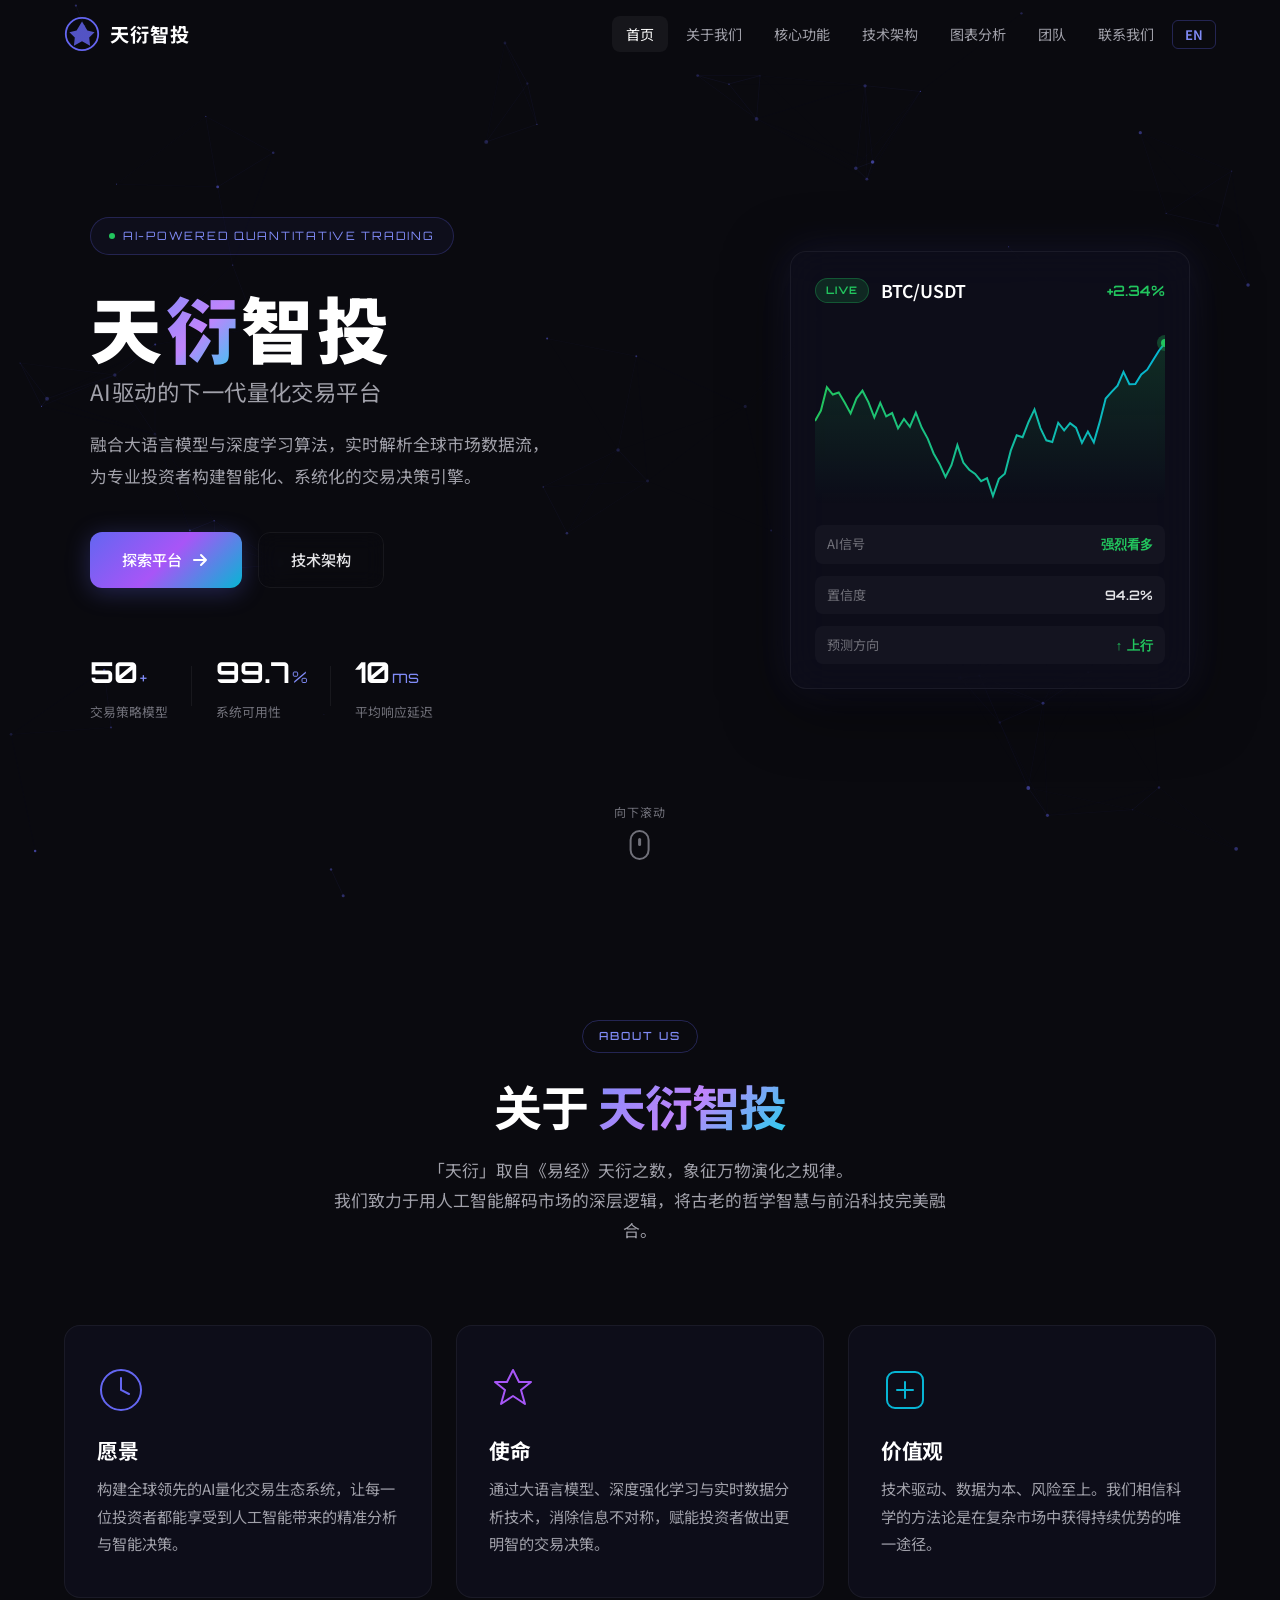
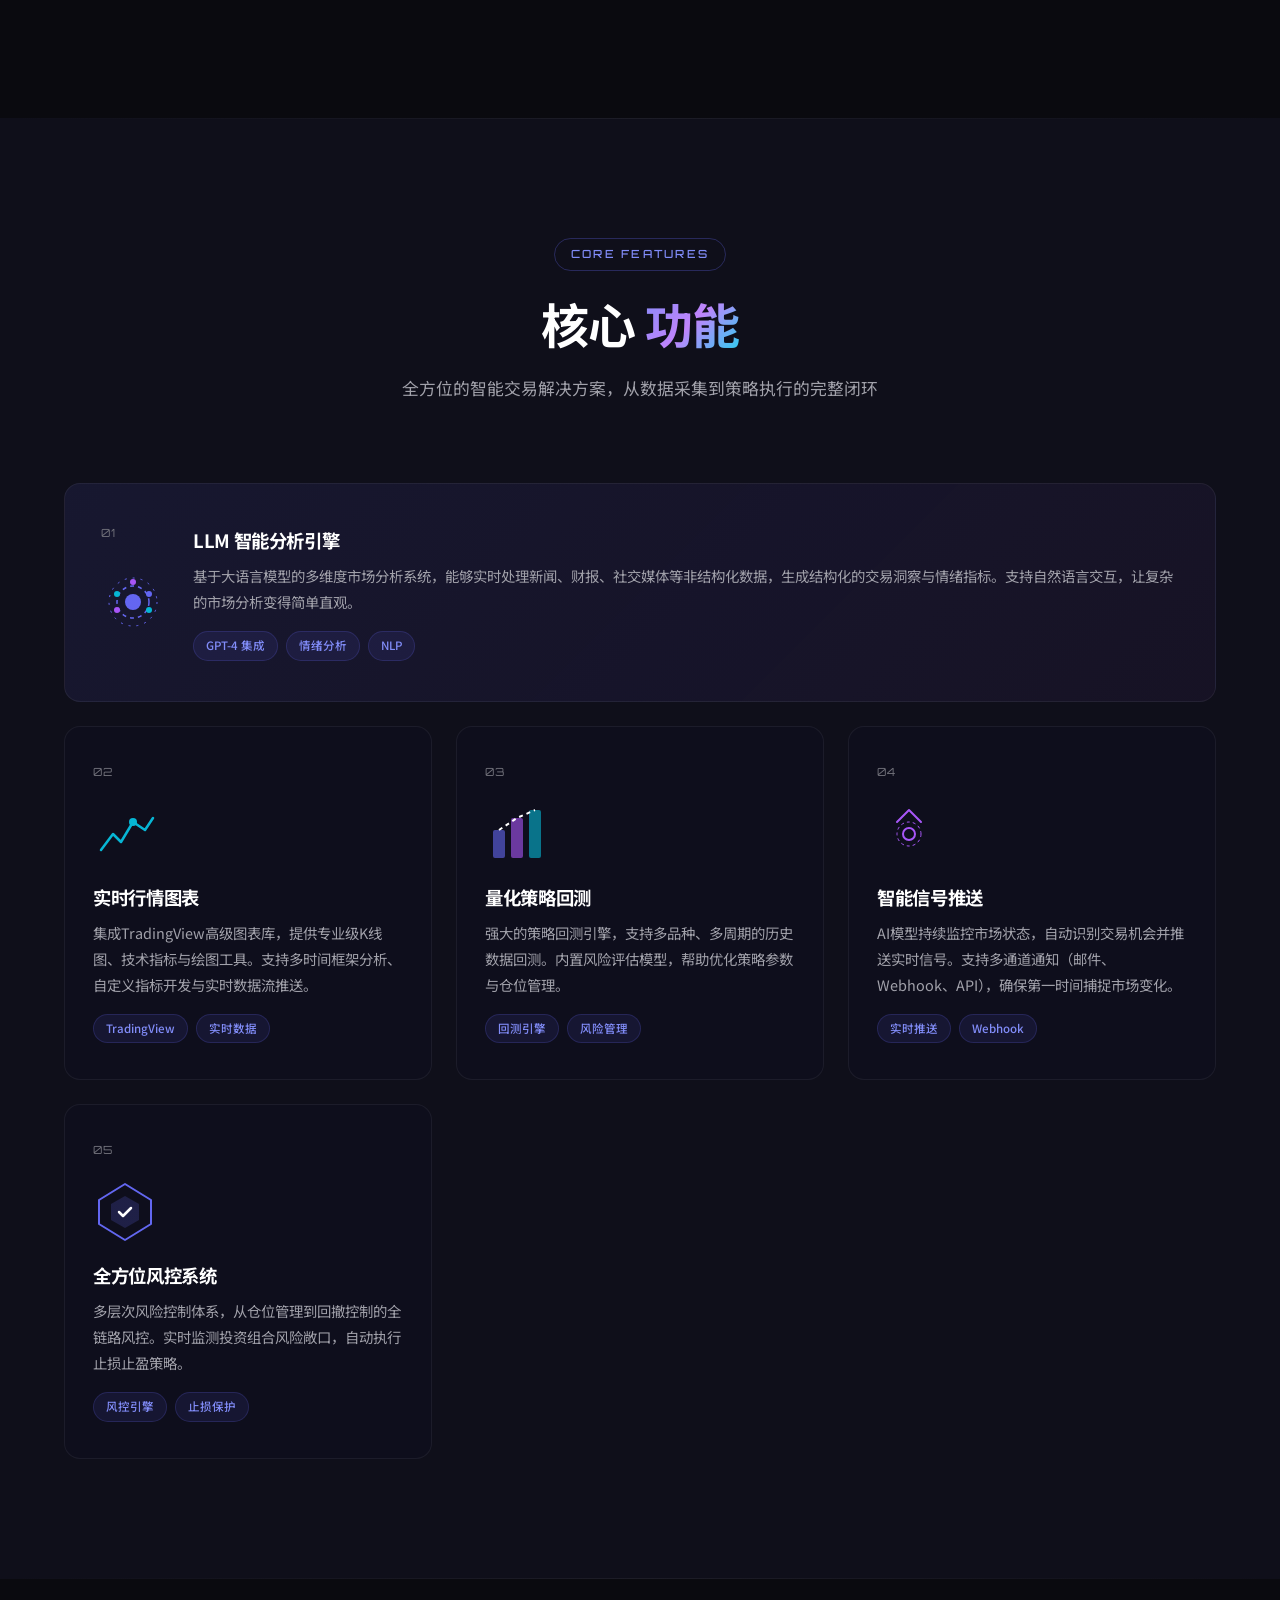
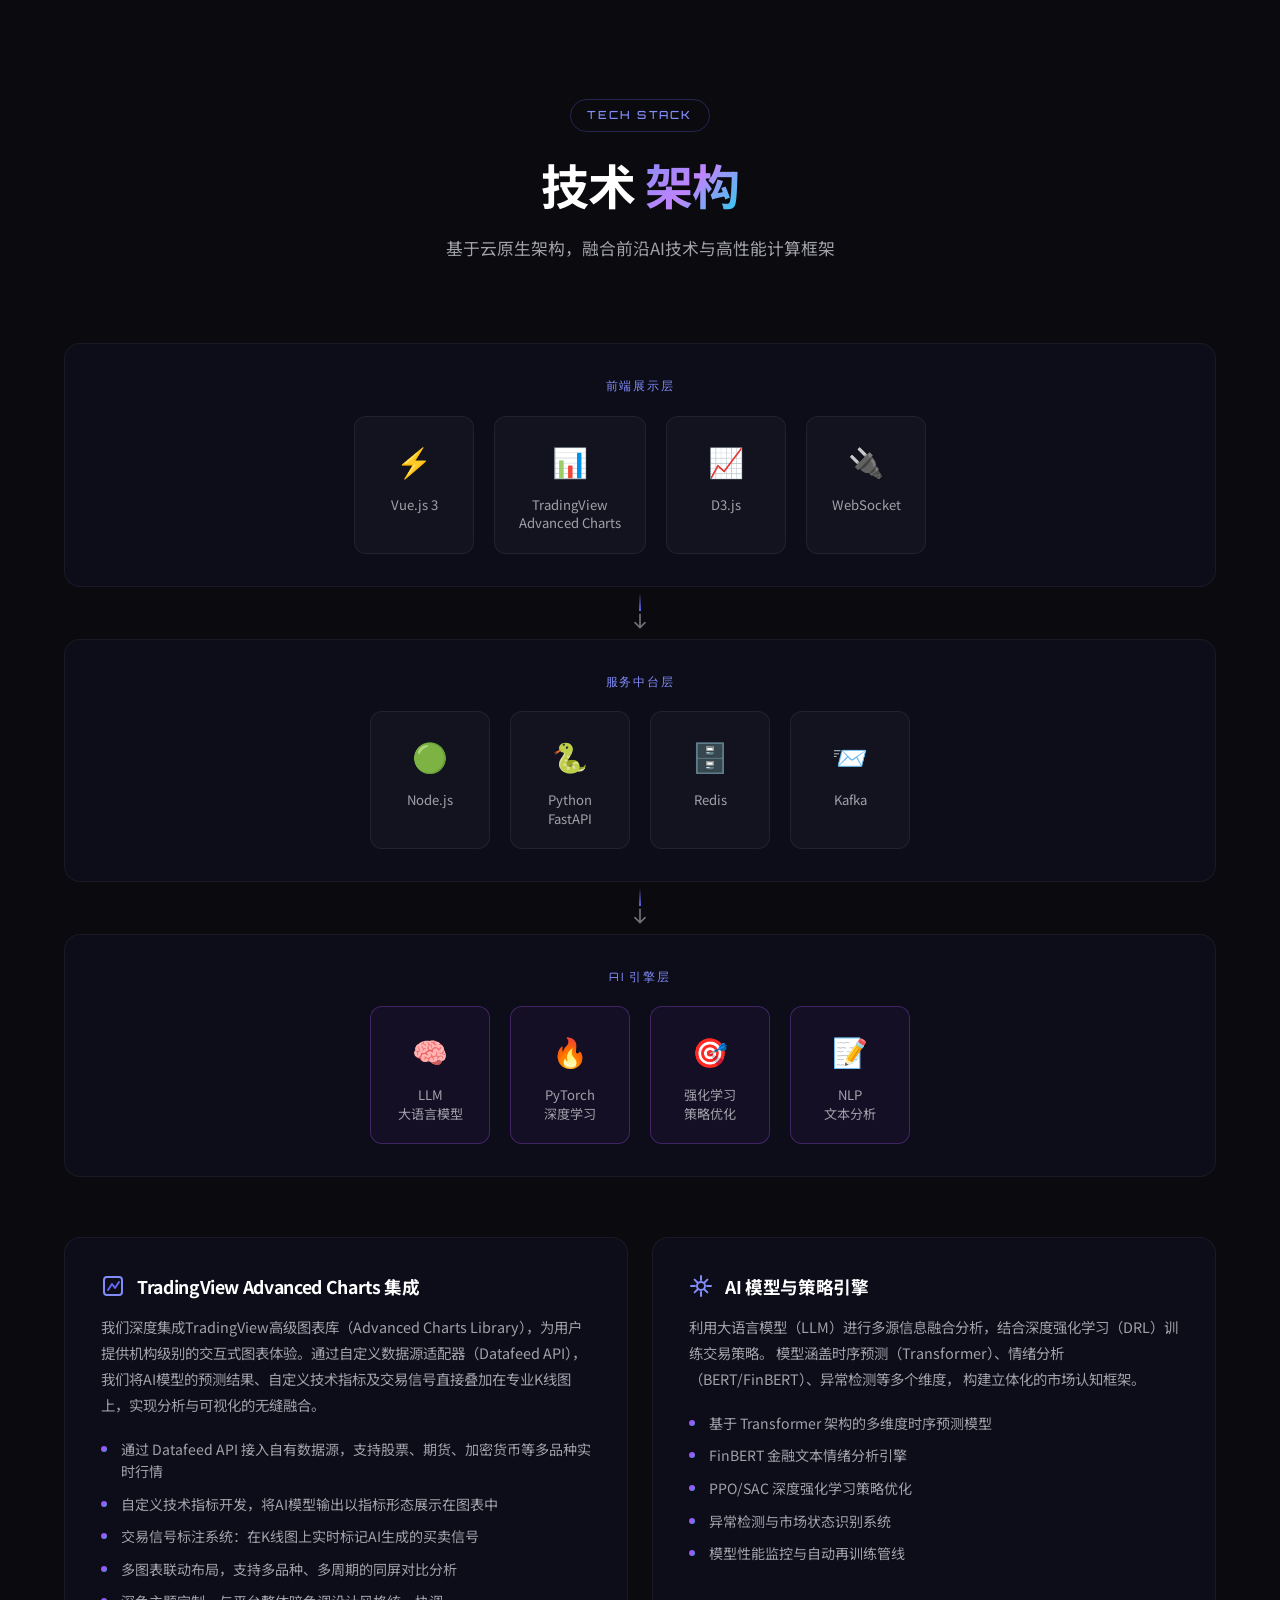
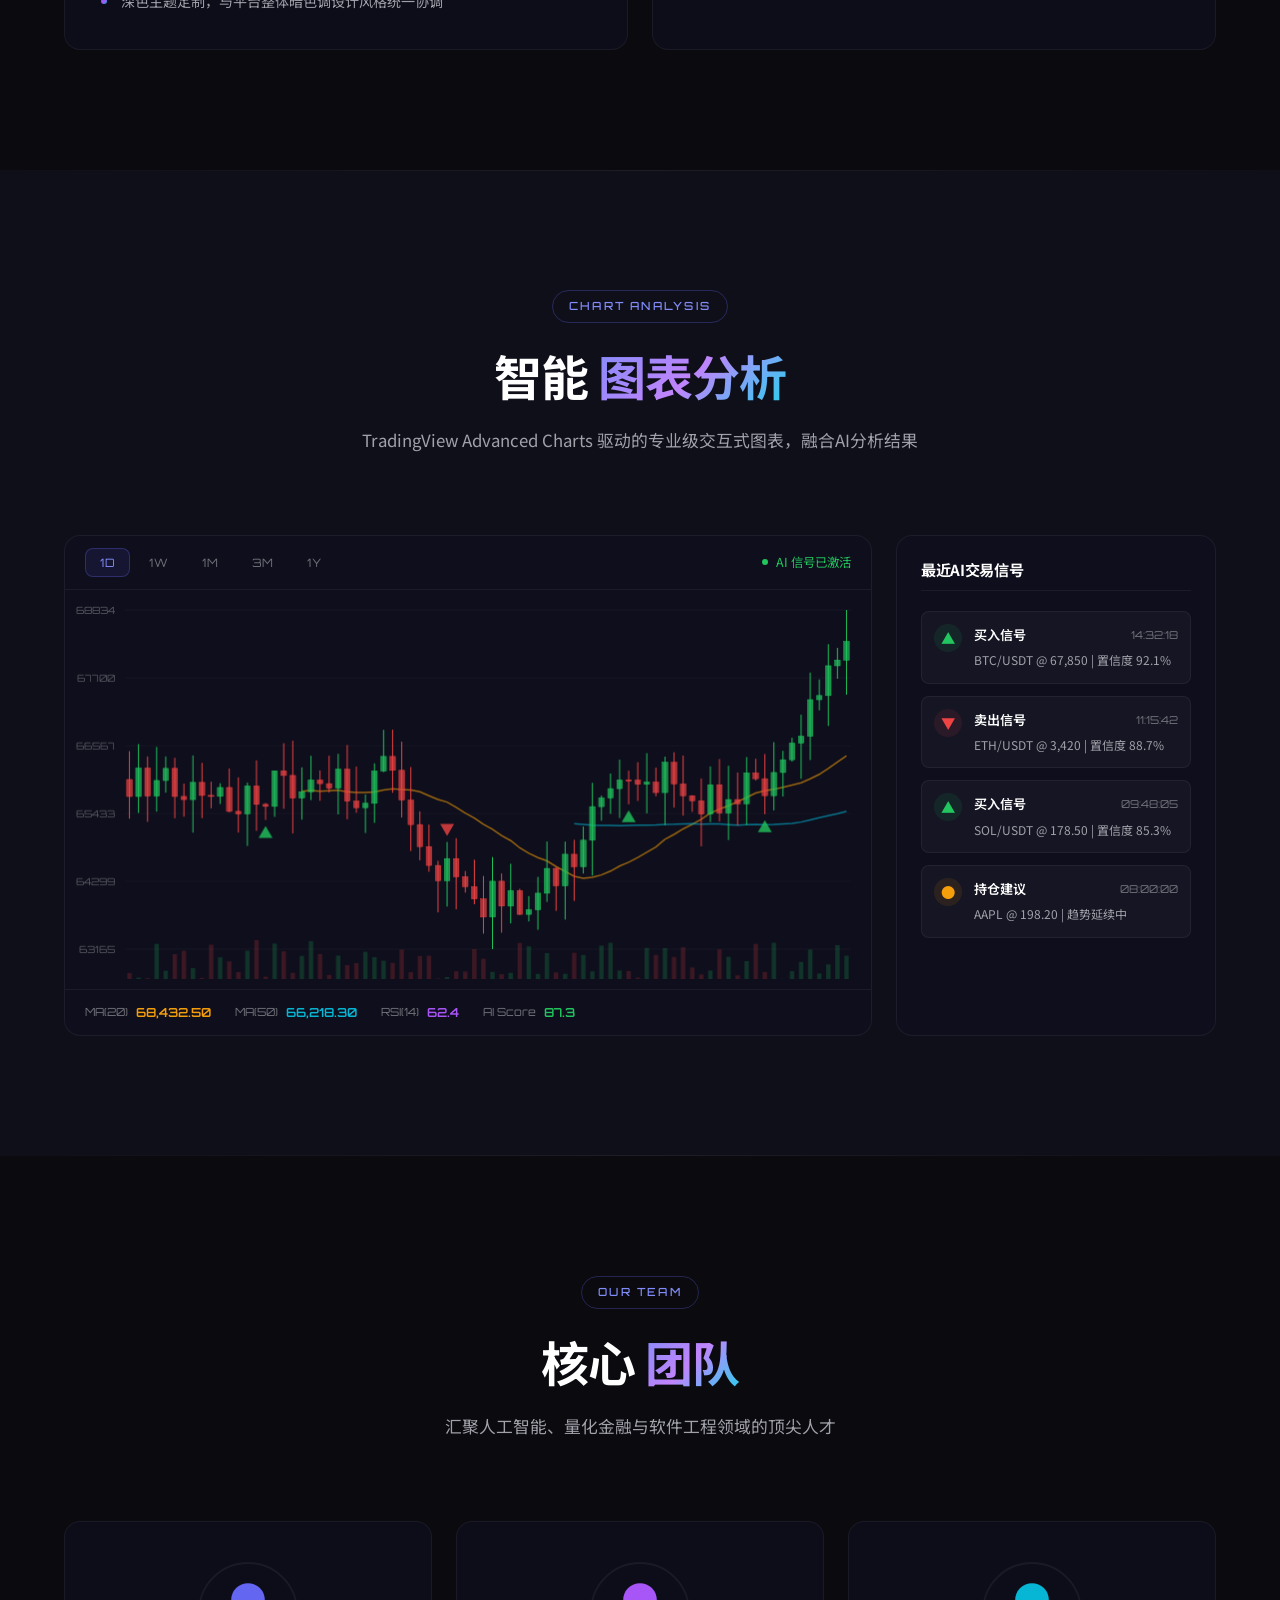
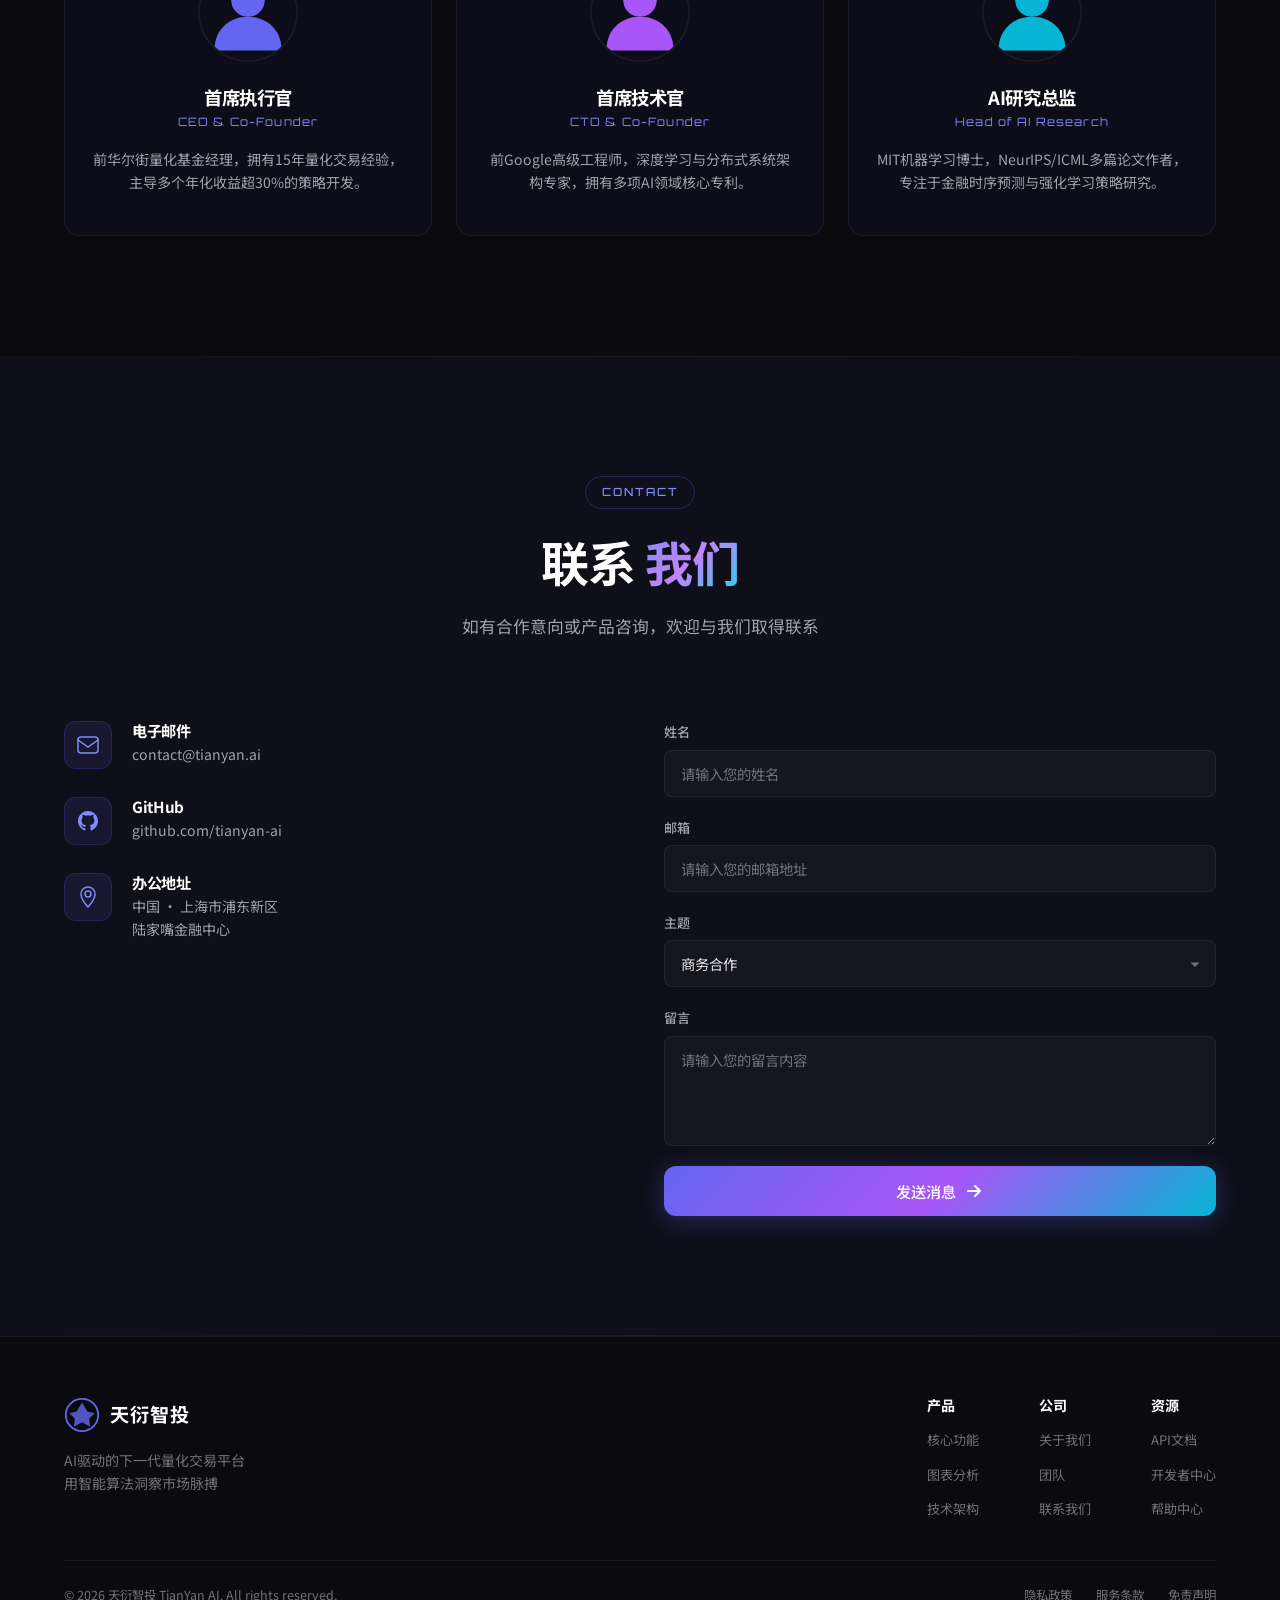
==== index.html @ e5efa977 "feat: initialize TianYan AI trading platform project with base styles and structure" ====
<!DOCTYPE html>
<html lang="zh-CN">
<head>
    <meta charset="UTF-8">
    <meta name="viewport" content="width=device-width, initial-scale=1.0">
    <title>天衍智投 - AI驱动的量化交易平台</title>
    <meta name="description" content="天衍智投是一个基于人工智能和大语言模型的智能量化交易分析平台，融合先进的深度学习算法与实时市场数据，为投资者提供专业的交易策略与智能决策支持。">
    <meta name="keywords" content="AI交易, 量化交易, 人工智能, 智能投资, 深度学习, 交易策略, TradingView">
    <link rel="preconnect" href="https://fonts.googleapis.com">
    <link rel="preconnect" href="https://fonts.gstatic.com" crossorigin>
    <link href="https://fonts.googleapis.com/css2?family=Noto+Sans+SC:wght@300;400;500;700;900&family=Orbitron:wght@400;500;700;900&display=swap" rel="stylesheet">
    <link rel="stylesheet" href="style.css">
    <link rel="icon" type="image/svg+xml" href="favicon.svg">
</head>
<body>
    <!-- Animated Background -->
    <canvas id="bgCanvas"></canvas>
    
    <!-- Navigation -->
    <nav class="navbar" id="navbar">
        <div class="nav-container">
            <a href="#" class="nav-logo" id="nav-logo">
                <div class="logo-icon">
                    <svg viewBox="0 0 40 40" fill="none" xmlns="http://www.w3.org/2000/svg">
                        <circle cx="20" cy="20" r="18" stroke="url(#logoGrad)" stroke-width="2"/>
                        <path d="M20 6 L26 16 L34 18 L28 24 L29 33 L20 28 L11 33 L12 24 L6 18 L14 16 Z" fill="url(#logoGrad)" opacity="0.8"/>
                        <defs>
                            <linearGradient id="logoGrad" x1="0" y1="0" x2="40" y2="40">
                                <stop offset="0%" stop-color="#6366f1"/>
                                <stop offset="50%" stop-color="#a855f7"/>
                                <stop offset="100%" stop-color="#06b6d4"/>
                            </linearGradient>
                        </defs>
                    </svg>
                </div>
                <span class="logo-text">天衍智投</span>
            </a>
            <ul class="nav-links" id="nav-links">
                <li><a href="#hero" class="nav-link active">首页</a></li>
                <li><a href="#about" class="nav-link">关于我们</a></li>
                <li><a href="#features" class="nav-link">核心功能</a></li>
                <li><a href="#technology" class="nav-link">技术架构</a></li>
                <li><a href="#charts" class="nav-link">图表分析</a></li>
                <li><a href="#team" class="nav-link">团队</a></li>
                <li><a href="#contact" class="nav-link">联系我们</a></li>
                <li><a href="en.html" class="nav-link lang-switch" title="Switch to English">EN</a></li>
            </ul>
            <button class="nav-toggle" id="nav-toggle" aria-label="Toggle Navigation">
                <span></span>
                <span></span>
                <span></span>
            </button>
        </div>
    </nav>

    <!-- Hero Section -->
    <section class="hero" id="hero">
        <div class="hero-content">
            <div class="hero-badge">
                <span class="badge-dot"></span>
                AI-Powered Quantitative Trading
            </div>
            <h1 class="hero-title">
                <span class="title-line">天<span class="text-gradient">衍</span>智投</span>
                <span class="title-sub">AI驱动的下一代量化交易平台</span>
            </h1>
            <p class="hero-description">
                融合大语言模型与深度学习算法，实时解析全球市场数据流，<br>
                为专业投资者构建智能化、系统化的交易决策引擎。
            </p>
            <div class="hero-actions">
                <a href="#features" class="btn btn-primary" id="btn-explore">
                    <span>探索平台</span>
                    <svg width="20" height="20" viewBox="0 0 20 20" fill="none">
                        <path d="M4 10H16M16 10L11 5M16 10L11 15" stroke="currentColor" stroke-width="2" stroke-linecap="round" stroke-linejoin="round"/>
                    </svg>
                </a>
                <a href="#technology" class="btn btn-outline" id="btn-tech">
                    技术架构
                </a>
            </div>
            <div class="hero-stats">
                <div class="stat-item">
                    <span class="stat-number" data-target="50">0</span><span class="stat-suffix">+</span>
                    <span class="stat-label">交易策略模型</span>
                </div>
                <div class="stat-item">
                    <span class="stat-number" data-target="99.7">0</span><span class="stat-suffix">%</span>
                    <span class="stat-label">系统可用性</span>
                </div>
                <div class="stat-item">
                    <span class="stat-number" data-target="10">0</span><span class="stat-suffix">ms</span>
                    <span class="stat-label">平均响应延迟</span>
                </div>
            </div>
        </div>
        <div class="hero-visual">
            <div class="trading-card">
                <div class="card-header">
                    <div class="card-status live">LIVE</div>
                    <span class="card-pair">BTC/USDT</span>
                    <span class="card-change positive">+2.34%</span>
                </div>
                <div class="card-chart" id="miniChart"></div>
                <div class="card-metrics">
                    <div class="metric">
                        <span class="metric-label">AI信号</span>
                        <span class="metric-value bullish">强烈看多</span>
                    </div>
                    <div class="metric">
                        <span class="metric-label">置信度</span>
                        <span class="metric-value">94.2%</span>
                    </div>
                    <div class="metric">
                        <span class="metric-label">预测方向</span>
                        <span class="metric-value bullish">↑ 上行</span>
                    </div>
                </div>
            </div>
        </div>
        <div class="hero-scroll">
            <div class="scroll-indicator">
                <span>向下滚动</span>
                <div class="scroll-arrow"></div>
            </div>
        </div>
    </section>

    <!-- About Section -->
    <section class="section" id="about">
        <div class="container">
            <div class="section-header">
                <span class="section-tag">ABOUT US</span>
                <h2 class="section-title">关于 <span class="text-gradient">天衍智投</span></h2>
                <p class="section-subtitle">
                    「天衍」取自《易经》天衍之数，象征万物演化之规律。<br>
                    我们致力于用人工智能解码市场的深层逻辑，将古老的哲学智慧与前沿科技完美融合。
                </p>
            </div>
            <div class="about-grid">
                <div class="about-card" id="about-vision">
                    <div class="about-icon">
                        <svg viewBox="0 0 48 48" fill="none">
                            <circle cx="24" cy="24" r="20" stroke="url(#g1)" stroke-width="2"/>
                            <path d="M24 12V24L32 28" stroke="url(#g1)" stroke-width="2" stroke-linecap="round"/>
                            <defs><linearGradient id="g1" x1="0" y1="0" x2="48" y2="48"><stop stop-color="#6366f1"/><stop offset="1" stop-color="#a855f7"/></linearGradient></defs>
                        </svg>
                    </div>
                    <h3>愿景</h3>
                    <p>构建全球领先的AI量化交易生态系统，让每一位投资者都能享受到人工智能带来的精准分析与智能决策。</p>
                </div>
                <div class="about-card" id="about-mission">
                    <div class="about-icon">
                        <svg viewBox="0 0 48 48" fill="none">
                            <path d="M24 4L30 16H42L32 24L36 38L24 30L12 38L16 24L6 16H18L24 4Z" stroke="url(#g2)" stroke-width="2" stroke-linejoin="round"/>
                            <defs><linearGradient id="g2" x1="0" y1="0" x2="48" y2="48"><stop stop-color="#a855f7"/><stop offset="1" stop-color="#06b6d4"/></linearGradient></defs>
                        </svg>
                    </div>
                    <h3>使命</h3>
                    <p>通过大语言模型、深度强化学习与实时数据分析技术，消除信息不对称，赋能投资者做出更明智的交易决策。</p>
                </div>
                <div class="about-card" id="about-values">
                    <div class="about-icon">
                        <svg viewBox="0 0 48 48" fill="none">
                            <rect x="6" y="6" width="36" height="36" rx="8" stroke="url(#g3)" stroke-width="2"/>
                            <path d="M16 24H32M24 16V32" stroke="url(#g3)" stroke-width="2" stroke-linecap="round"/>
                            <defs><linearGradient id="g3" x1="0" y1="0" x2="48" y2="48"><stop stop-color="#06b6d4"/><stop offset="1" stop-color="#6366f1"/></linearGradient></defs>
                        </svg>
                    </div>
                    <h3>价值观</h3>
                    <p>技术驱动、数据为本、风险至上。我们相信科学的方法论是在复杂市场中获得持续优势的唯一途径。</p>
                </div>
            </div>
        </div>
    </section>

    <!-- Features Section -->
    <section class="section section-dark" id="features">
        <div class="container">
            <div class="section-header">
                <span class="section-tag">CORE FEATURES</span>
                <h2 class="section-title">核心 <span class="text-gradient">功能</span></h2>
                <p class="section-subtitle">
                    全方位的智能交易解决方案，从数据采集到策略执行的完整闭环
                </p>
            </div>
            <div class="features-grid">
                <div class="feature-card feature-large" id="feature-ai">
                    <div class="feature-number">01</div>
                    <div class="feature-icon">
                        <svg viewBox="0 0 64 64" fill="none">
                            <circle cx="32" cy="32" r="8" fill="url(#fg1)"/>
                            <circle cx="32" cy="32" r="16" stroke="url(#fg1)" stroke-width="1.5" stroke-dasharray="4 4"/>
                            <circle cx="32" cy="32" r="24" stroke="url(#fg1)" stroke-width="1" stroke-dasharray="2 6"/>
                            <circle cx="32" cy="12" r="3" fill="#a855f7"/>
                            <circle cx="48" cy="24" r="3" fill="#6366f1"/>
                            <circle cx="48" cy="40" r="3" fill="#06b6d4"/>
                            <circle cx="16" cy="40" r="3" fill="#a855f7"/>
                            <circle cx="16" cy="24" r="3" fill="#06b6d4"/>
                            <defs><linearGradient id="fg1" x1="0" y1="0" x2="64" y2="64"><stop stop-color="#6366f1"/><stop offset="1" stop-color="#a855f7"/></linearGradient></defs>
                        </svg>
                    </div>
                    <h3>LLM 智能分析引擎</h3>
                    <p>基于大语言模型的多维度市场分析系统，能够实时处理新闻、财报、社交媒体等非结构化数据，生成结构化的交易洞察与情绪指标。支持自然语言交互，让复杂的市场分析变得简单直观。</p>
                    <div class="feature-tags">
                        <span class="tag">GPT-4 集成</span>
                        <span class="tag">情绪分析</span>
                        <span class="tag">NLP</span>
                    </div>
                </div>
                <div class="feature-card" id="feature-realtime">
                    <div class="feature-number">02</div>
                    <div class="feature-icon">
                        <svg viewBox="0 0 64 64" fill="none">
                            <polyline points="8,48 20,32 28,40 40,20 52,28 60,16" stroke="url(#fg2)" stroke-width="2.5" stroke-linecap="round" stroke-linejoin="round"/>
                            <circle cx="40" cy="20" r="4" fill="#06b6d4"/>
                            <defs><linearGradient id="fg2" x1="0" y1="0" x2="64" y2="64"><stop stop-color="#06b6d4"/><stop offset="1" stop-color="#6366f1"/></linearGradient></defs>
                        </svg>
                    </div>
                    <h3>实时行情图表</h3>
                    <p>集成TradingView高级图表库，提供专业级K线图、技术指标与绘图工具。支持多时间框架分析、自定义指标开发与实时数据流推送。</p>
                    <div class="feature-tags">
                        <span class="tag">TradingView</span>
                        <span class="tag">实时数据</span>
                    </div>
                </div>
                <div class="feature-card" id="feature-strategy">
                    <div class="feature-number">03</div>
                    <div class="feature-icon">
                        <svg viewBox="0 0 64 64" fill="none">
                            <rect x="8" y="28" width="12" height="28" rx="2" fill="#6366f1" opacity="0.6"/>
                            <rect x="26" y="16" width="12" height="40" rx="2" fill="#a855f7" opacity="0.6"/>
                            <rect x="44" y="8" width="12" height="48" rx="2" fill="#06b6d4" opacity="0.6"/>
                            <path d="M14 28L32 16L50 8" stroke="white" stroke-width="2" stroke-dasharray="4 4"/>
                        </svg>
                    </div>
                    <h3>量化策略回测</h3>
                    <p>强大的策略回测引擎，支持多品种、多周期的历史数据回测。内置风险评估模型，帮助优化策略参数与仓位管理。</p>
                    <div class="feature-tags">
                        <span class="tag">回测引擎</span>
                        <span class="tag">风险管理</span>
                    </div>
                </div>
                <div class="feature-card" id="feature-signal">
                    <div class="feature-number">04</div>
                    <div class="feature-icon">
                        <svg viewBox="0 0 64 64" fill="none">
                            <path d="M32 8V56" stroke="url(#fg4)" stroke-width="2"/>
                            <path d="M20 20L32 8L44 20" stroke="url(#fg4)" stroke-width="2" stroke-linecap="round" stroke-linejoin="round"/>
                            <circle cx="32" cy="32" r="6" stroke="url(#fg4)" stroke-width="2"/>
                            <circle cx="32" cy="32" r="12" stroke="url(#fg4)" stroke-width="1" stroke-dasharray="3 3"/>
                            <defs><linearGradient id="fg4" x1="32" y1="0" x2="32" y2="64"><stop stop-color="#a855f7"/><stop offset="1" stop-color="#06b6d4"/></linearGradient></defs>
                        </svg>
                    </div>
                    <h3>智能信号推送</h3>
                    <p>AI模型持续监控市场状态，自动识别交易机会并推送实时信号。支持多通道通知（邮件、Webhook、API），确保第一时间捕捉市场变化。</p>
                    <div class="feature-tags">
                        <span class="tag">实时推送</span>
                        <span class="tag">Webhook</span>
                    </div>
                </div>
                <div class="feature-card" id="feature-risk">
                    <div class="feature-number">05</div>
                    <div class="feature-icon">
                        <svg viewBox="0 0 64 64" fill="none">
                            <path d="M32 4L58 20V44L32 60L6 44V20L32 4Z" stroke="url(#fg5)" stroke-width="2" stroke-linejoin="round"/>
                            <path d="M32 16L46 24V40L32 48L18 40V24L32 16Z" fill="url(#fg5)" opacity="0.2"/>
                            <path d="M26 32L30 36L38 28" stroke="white" stroke-width="2.5" stroke-linecap="round" stroke-linejoin="round"/>
                            <defs><linearGradient id="fg5" x1="0" y1="0" x2="64" y2="64"><stop stop-color="#6366f1"/><stop offset="1" stop-color="#06b6d4"/></linearGradient></defs>
                        </svg>
                    </div>
                    <h3>全方位风控系统</h3>
                    <p>多层次风险控制体系，从仓位管理到回撤控制的全链路风控。实时监测投资组合风险敞口，自动执行止损止盈策略。</p>
                    <div class="feature-tags">
                        <span class="tag">风控引擎</span>
                        <span class="tag">止损保护</span>
                    </div>
                </div>
            </div>
        </div>
    </section>

    <!-- Technology Section -->
    <section class="section" id="technology">
        <div class="container">
            <div class="section-header">
                <span class="section-tag">TECH STACK</span>
                <h2 class="section-title">技术 <span class="text-gradient">架构</span></h2>
                <p class="section-subtitle">
                    基于云原生架构，融合前沿AI技术与高性能计算框架
                </p>
            </div>
            <div class="tech-architecture">
                <div class="arch-layer">
                    <div class="layer-label">前端展示层</div>
                    <div class="layer-items">
                        <div class="tech-item" id="tech-vue">
                            <div class="tech-icon">⚡</div>
                            <span>Vue.js 3</span>
                        </div>
                        <div class="tech-item" id="tech-tradingview">
                            <div class="tech-icon">📊</div>
                            <span>TradingView<br>Advanced Charts</span>
                        </div>
                        <div class="tech-item" id="tech-d3">
                            <div class="tech-icon">📈</div>
                            <span>D3.js</span>
                        </div>
                        <div class="tech-item" id="tech-ws">
                            <div class="tech-icon">🔌</div>
                            <span>WebSocket</span>
                        </div>
                    </div>
                </div>
                <div class="arch-connector">
                    <div class="connector-line"></div>
                    <svg class="connector-arrow" viewBox="0 0 24 24" fill="none">
                        <path d="M12 4V20M12 20L6 14M12 20L18 14" stroke="currentColor" stroke-width="2" stroke-linecap="round"/>
                    </svg>
                </div>
                <div class="arch-layer">
                    <div class="layer-label">服务中台层</div>
                    <div class="layer-items">
                        <div class="tech-item" id="tech-node">
                            <div class="tech-icon">🟢</div>
                            <span>Node.js</span>
                        </div>
                        <div class="tech-item" id="tech-python">
                            <div class="tech-icon">🐍</div>
                            <span>Python<br>FastAPI</span>
                        </div>
                        <div class="tech-item" id="tech-redis">
                            <div class="tech-icon">🗄️</div>
                            <span>Redis</span>
                        </div>
                        <div class="tech-item" id="tech-kafka">
                            <div class="tech-icon">📨</div>
                            <span>Kafka</span>
                        </div>
                    </div>
                </div>
                <div class="arch-connector">
                    <div class="connector-line"></div>
                    <svg class="connector-arrow" viewBox="0 0 24 24" fill="none">
                        <path d="M12 4V20M12 20L6 14M12 20L18 14" stroke="currentColor" stroke-width="2" stroke-linecap="round"/>
                    </svg>
                </div>
                <div class="arch-layer">
                    <div class="layer-label">AI 引擎层</div>
                    <div class="layer-items">
                        <div class="tech-item highlight" id="tech-llm">
                            <div class="tech-icon">🧠</div>
                            <span>LLM<br>大语言模型</span>
                        </div>
                        <div class="tech-item highlight" id="tech-pytorch">
                            <div class="tech-icon">🔥</div>
                            <span>PyTorch<br>深度学习</span>
                        </div>
                        <div class="tech-item highlight" id="tech-rl">
                            <div class="tech-icon">🎯</div>
                            <span>强化学习<br>策略优化</span>
                        </div>
                        <div class="tech-item highlight" id="tech-nlp">
                            <div class="tech-icon">📝</div>
                            <span>NLP<br>文本分析</span>
                        </div>
                    </div>
                </div>
            </div>
            <div class="tech-details">
                <div class="tech-detail-card" id="detail-tradingview">
                    <h3>
                        <svg viewBox="0 0 24 24" fill="none" width="24" height="24">
                            <rect x="3" y="3" width="18" height="18" rx="3" stroke="currentColor" stroke-width="2"/>
                            <polyline points="7,16 11,10 14,14 18,8" stroke="url(#dg1)" stroke-width="2" stroke-linecap="round" stroke-linejoin="round"/>
                            <defs><linearGradient id="dg1" x1="7" y1="8" x2="18" y2="16"><stop stop-color="#6366f1"/><stop offset="1" stop-color="#06b6d4"/></linearGradient></defs>
                        </svg>
                        TradingView Advanced Charts 集成
                    </h3>
                    <p>
                        我们深度集成TradingView高级图表库（Advanced Charts Library），为用户提供机构级别的交互式图表体验。通过自定义数据源适配器（Datafeed API），
                        我们将AI模型的预测结果、自定义技术指标及交易信号直接叠加在专业K线图上，实现分析与可视化的无缝融合。
                    </p>
                    <ul class="detail-list">
                        <li>通过 Datafeed API 接入自有数据源，支持股票、期货、加密货币等多品种实时行情</li>
                        <li>自定义技术指标开发，将AI模型输出以指标形态展示在图表中</li>
                        <li>交易信号标注系统：在K线图上实时标记AI生成的买卖信号</li>
                        <li>多图表联动布局，支持多品种、多周期的同屏对比分析</li>
                        <li>深色主题定制，与平台整体暗色调设计风格统一协调</li>
                    </ul>
                </div>
                <div class="tech-detail-card" id="detail-ai">
                    <h3>
                        <svg viewBox="0 0 24 24" fill="none" width="24" height="24">
                            <circle cx="12" cy="12" r="4" stroke="currentColor" stroke-width="2"/>
                            <path d="M12 2V6M12 18V22M2 12H6M18 12H22" stroke="currentColor" stroke-width="2" stroke-linecap="round"/>
                            <path d="M5.6 5.6L8.5 8.5M15.5 15.5L18.4 18.4M5.6 18.4L8.5 15.5M15.5 8.5L18.4 5.6" stroke="currentColor" stroke-width="2" stroke-linecap="round"/>
                        </svg>
                        AI 模型与策略引擎
                    </h3>
                    <p>
                        利用大语言模型（LLM）进行多源信息融合分析，结合深度强化学习（DRL）训练交易策略。
                        模型涵盖时序预测（Transformer）、情绪分析（BERT/FinBERT）、异常检测等多个维度，
                        构建立体化的市场认知框架。
                    </p>
                    <ul class="detail-list">
                        <li>基于 Transformer 架构的多维度时序预测模型</li>
                        <li>FinBERT 金融文本情绪分析引擎</li>
                        <li>PPO/SAC 深度强化学习策略优化</li>
                        <li>异常检测与市场状态识别系统</li>
                        <li>模型性能监控与自动再训练管线</li>
                    </ul>
                </div>
            </div>
        </div>
    </section>

    <!-- Charts Demo Section -->
    <section class="section section-dark" id="charts">
        <div class="container">
            <div class="section-header">
                <span class="section-tag">CHART ANALYSIS</span>
                <h2 class="section-title">智能 <span class="text-gradient">图表分析</span></h2>
                <p class="section-subtitle">
                    TradingView Advanced Charts 驱动的专业级交互式图表，融合AI分析结果
                </p>
            </div>
            <div class="chart-showcase">
                <div class="chart-demo" id="chartDemo">
                    <div class="chart-toolbar">
                        <div class="toolbar-left">
                            <button class="toolbar-btn active" data-interval="1D">1D</button>
                            <button class="toolbar-btn" data-interval="1W">1W</button>
                            <button class="toolbar-btn" data-interval="1M">1M</button>
                            <button class="toolbar-btn" data-interval="3M">3M</button>
                            <button class="toolbar-btn" data-interval="1Y">1Y</button>
                        </div>
                        <div class="toolbar-right">
                            <span class="toolbar-indicator">
                                <span class="indicator-dot"></span>
                                AI 信号已激活
                            </span>
                        </div>
                    </div>
                    <canvas id="demoChart" width="1200" height="500"></canvas>
                    <div class="chart-overlay-info">
                        <div class="overlay-item">
                            <span class="overlay-label">MA(20)</span>
                            <span class="overlay-value" style="color: #f59e0b">68,432.50</span>
                        </div>
                        <div class="overlay-item">
                            <span class="overlay-label">MA(50)</span>
                            <span class="overlay-value" style="color: #06b6d4">66,218.30</span>
                        </div>
                        <div class="overlay-item">
                            <span class="overlay-label">RSI(14)</span>
                            <span class="overlay-value" style="color: #a855f7">62.4</span>
                        </div>
                        <div class="overlay-item">
                            <span class="overlay-label">AI Score</span>
                            <span class="overlay-value" style="color: #22c55e">87.3</span>
                        </div>
                    </div>
                </div>
                <div class="chart-signals">
                    <h3>最近AI交易信号</h3>
                    <div class="signal-list">
                        <div class="signal-item buy">
                            <div class="signal-icon">▲</div>
                            <div class="signal-info">
                                <div class="signal-header">
                                    <span class="signal-type">买入信号</span>
                                    <span class="signal-time">14:32:18</span>
                                </div>
                                <div class="signal-detail">BTC/USDT @ 67,850 | 置信度 92.1%</div>
                            </div>
                        </div>
                        <div class="signal-item sell">
                            <div class="signal-icon">▼</div>
                            <div class="signal-info">
                                <div class="signal-header">
                                    <span class="signal-type">卖出信号</span>
                                    <span class="signal-time">11:15:42</span>
                                </div>
                                <div class="signal-detail">ETH/USDT @ 3,420 | 置信度 88.7%</div>
                            </div>
                        </div>
                        <div class="signal-item buy">
                            <div class="signal-icon">▲</div>
                            <div class="signal-info">
                                <div class="signal-header">
                                    <span class="signal-type">买入信号</span>
                                    <span class="signal-time">09:48:05</span>
                                </div>
                                <div class="signal-detail">SOL/USDT @ 178.50 | 置信度 85.3%</div>
                            </div>
                        </div>
                        <div class="signal-item hold">
                            <div class="signal-icon">●</div>
                            <div class="signal-info">
                                <div class="signal-header">
                                    <span class="signal-type">持仓建议</span>
                                    <span class="signal-time">08:00:00</span>
                                </div>
                                <div class="signal-detail">AAPL @ 198.20 | 趋势延续中</div>
                            </div>
                        </div>
                    </div>
                </div>
            </div>
        </div>
    </section>

    <!-- Team Section -->
    <section class="section" id="team">
        <div class="container">
            <div class="section-header">
                <span class="section-tag">OUR TEAM</span>
                <h2 class="section-title">核心 <span class="text-gradient">团队</span></h2>
                <p class="section-subtitle">
                    汇聚人工智能、量化金融与软件工程领域的顶尖人才
                </p>
            </div>
            <div class="team-grid">
                <div class="team-card" id="team-ceo">
                    <div class="team-avatar">
                        <div class="avatar-placeholder">
                            <svg viewBox="0 0 80 80" fill="none">
                                <circle cx="40" cy="30" r="14" fill="url(#ta1)"/>
                                <path d="M12 72C12 55 24 44 40 44C56 44 68 55 68 72" fill="url(#ta1)"/>
                                <defs><linearGradient id="ta1" x1="0" y1="0" x2="80" y2="80"><stop stop-color="#6366f1"/><stop offset="1" stop-color="#a855f7"/></linearGradient></defs>
                            </svg>
                        </div>
                    </div>
                    <h3>首席执行官</h3>
                    <p class="team-role">CEO & Co-Founder</p>
                    <p class="team-desc">前华尔街量化基金经理，拥有15年量化交易经验，主导多个年化收益超30%的策略开发。</p>
                </div>
                <div class="team-card" id="team-cto">
                    <div class="team-avatar">
                        <div class="avatar-placeholder">
                            <svg viewBox="0 0 80 80" fill="none">
                                <circle cx="40" cy="30" r="14" fill="url(#ta2)"/>
                                <path d="M12 72C12 55 24 44 40 44C56 44 68 55 68 72" fill="url(#ta2)"/>
                                <defs><linearGradient id="ta2" x1="0" y1="0" x2="80" y2="80"><stop stop-color="#a855f7"/><stop offset="1" stop-color="#06b6d4"/></linearGradient></defs>
                            </svg>
                        </div>
                    </div>
                    <h3>首席技术官</h3>
                    <p class="team-role">CTO & Co-Founder</p>
                    <p class="team-desc">前Google高级工程师，深度学习与分布式系统架构专家，拥有多项AI领域核心专利。</p>
                </div>
                <div class="team-card" id="team-ai">
                    <div class="team-avatar">
                        <div class="avatar-placeholder">
                            <svg viewBox="0 0 80 80" fill="none">
                                <circle cx="40" cy="30" r="14" fill="url(#ta3)"/>
                                <path d="M12 72C12 55 24 44 40 44C56 44 68 55 68 72" fill="url(#ta3)"/>
                                <defs><linearGradient id="ta3" x1="0" y1="0" x2="80" y2="80"><stop stop-color="#06b6d4"/><stop offset="1" stop-color="#6366f1"/></linearGradient></defs>
                            </svg>
                        </div>
                    </div>
                    <h3>AI研究总监</h3>
                    <p class="team-role">Head of AI Research</p>
                    <p class="team-desc">MIT机器学习博士，NeurIPS/ICML多篇论文作者，专注于金融时序预测与强化学习策略研究。</p>
                </div>
            </div>
        </div>
    </section>

    <!-- Contact Section -->
    <section class="section section-dark" id="contact">
        <div class="container">
            <div class="section-header">
                <span class="section-tag">CONTACT</span>
                <h2 class="section-title">联系 <span class="text-gradient">我们</span></h2>
                <p class="section-subtitle">
                    如有合作意向或产品咨询，欢迎与我们取得联系
                </p>
            </div>
            <div class="contact-grid">
                <div class="contact-info">
                    <div class="contact-item" id="contact-email">
                        <div class="contact-icon">
                            <svg viewBox="0 0 24 24" fill="none" width="24" height="24">
                                <rect x="2" y="4" width="20" height="16" rx="3" stroke="currentColor" stroke-width="1.5"/>
                                <path d="M2 7L12 14L22 7" stroke="currentColor" stroke-width="1.5" stroke-linecap="round"/>
                            </svg>
                        </div>
                        <div>
                            <h4>电子邮件</h4>
                            <p>contact@tianyan.ai</p>
                        </div>
                    </div>
                    <div class="contact-item" id="contact-github">
                        <div class="contact-icon">
                            <svg viewBox="0 0 24 24" fill="none" width="24" height="24">
                                <path d="M12 2C6.477 2 2 6.477 2 12C2 16.42 4.865 20.17 8.839 21.5C9.339 21.59 9.521 21.29 9.521 21.03V19.13C6.727 19.72 6.139 17.77 6.139 17.77C5.685 16.6 5.029 16.3 5.029 16.3C4.121 15.67 5.098 15.68 5.098 15.68C6.101 15.75 6.629 16.71 6.629 16.71C7.521 18.2 8.97 17.76 9.54 17.5C9.63 16.84 9.889 16.39 10.175 16.13C7.954 15.87 5.619 14.96 5.619 11.15C5.619 10.04 6.009 9.13 6.649 8.42C6.549 8.16 6.199 7.12 6.749 5.72C6.749 5.72 7.589 5.44 9.499 6.76C10.299 6.53 11.149 6.42 11.999 6.42C12.849 6.42 13.699 6.53 14.499 6.76C16.409 5.44 17.249 5.72 17.249 5.72C17.799 7.12 17.449 8.16 17.349 8.42C17.989 9.13 18.379 10.04 18.379 11.15C18.379 14.97 16.039 15.87 13.809 16.12C14.169 16.44 14.499 17.07 14.499 18.03V21.03C14.499 21.29 14.679 21.6 15.189 21.5C19.159 20.17 21.999 16.42 21.999 12C21.999 6.477 17.523 2 12 2Z" fill="currentColor"/>
                            </svg>
                        </div>
                        <div>
                            <h4>GitHub</h4>
                            <p>github.com/tianyan-ai</p>
                        </div>
                    </div>
                    <div class="contact-item" id="contact-address">
                        <div class="contact-icon">
                            <svg viewBox="0 0 24 24" fill="none" width="24" height="24">
                                <path d="M12 2C8.13 2 5 5.13 5 9C5 14.25 12 22 12 22S19 14.25 19 9C19 5.13 15.87 2 12 2Z" stroke="currentColor" stroke-width="1.5"/>
                                <circle cx="12" cy="9" r="3" stroke="currentColor" stroke-width="1.5"/>
                            </svg>
                        </div>
                        <div>
                            <h4>办公地址</h4>
                            <p>中国 · 上海市浦东新区<br>陆家嘴金融中心</p>
                        </div>
                    </div>
                </div>
                <form class="contact-form" id="contactForm">
                    <div class="form-group">
                        <label for="name">姓名</label>
                        <input type="text" id="name" name="name" placeholder="请输入您的姓名" required>
                    </div>
                    <div class="form-group">
                        <label for="email">邮箱</label>
                        <input type="email" id="email" name="email" placeholder="请输入您的邮箱地址" required>
                    </div>
                    <div class="form-group">
                        <label for="subject">主题</label>
                        <select id="subject" name="subject">
                            <option value="cooperation">商务合作</option>
                            <option value="product">产品咨询</option>
                            <option value="tech">技术交流</option>
                            <option value="other">其他</option>
                        </select>
                    </div>
                    <div class="form-group">
                        <label for="message">留言</label>
                        <textarea id="message" name="message" rows="4" placeholder="请输入您的留言内容" required></textarea>
                    </div>
                    <button type="submit" class="btn btn-primary btn-full" id="btn-submit">
                        <span>发送消息</span>
                        <svg width="20" height="20" viewBox="0 0 20 20" fill="none">
                            <path d="M4 10H16M16 10L11 5M16 10L11 15" stroke="currentColor" stroke-width="2" stroke-linecap="round" stroke-linejoin="round"/>
                        </svg>
                    </button>
                </form>
            </div>
        </div>
    </section>

    <!-- Footer -->
    <footer class="footer" id="footer">
        <div class="container">
            <div class="footer-top">
                <div class="footer-brand">
                    <div class="nav-logo">
                        <div class="logo-icon">
                            <svg viewBox="0 0 40 40" fill="none" xmlns="http://www.w3.org/2000/svg">
                                <circle cx="20" cy="20" r="18" stroke="url(#fLogoGrad)" stroke-width="2"/>
                                <path d="M20 6 L26 16 L34 18 L28 24 L29 33 L20 28 L11 33 L12 24 L6 18 L14 16 Z" fill="url(#fLogoGrad)" opacity="0.8"/>
                                <defs>
                                    <linearGradient id="fLogoGrad" x1="0" y1="0" x2="40" y2="40">
                                        <stop offset="0%" stop-color="#6366f1"/>
                                        <stop offset="50%" stop-color="#a855f7"/>
                                        <stop offset="100%" stop-color="#06b6d4"/>
                                    </linearGradient>
                                </defs>
                            </svg>
                        </div>
                        <span class="logo-text">天衍智投</span>
                    </div>
                    <p class="footer-desc">AI驱动的下一代量化交易平台<br>用智能算法洞察市场脉搏</p>
                </div>
                <div class="footer-links">
                    <div class="footer-col">
                        <h4>产品</h4>
                        <a href="#features">核心功能</a>
                        <a href="#charts">图表分析</a>
                        <a href="#technology">技术架构</a>
                    </div>
                    <div class="footer-col">
                        <h4>公司</h4>
                        <a href="#about">关于我们</a>
                        <a href="#team">团队</a>
                        <a href="#contact">联系我们</a>
                    </div>
                    <div class="footer-col">
                        <h4>资源</h4>
                        <a href="#">API文档</a>
                        <a href="#">开发者中心</a>
                        <a href="#">帮助中心</a>
                    </div>
                </div>
            </div>
            <div class="footer-bottom">
                <p>&copy; 2026 天衍智投 TianYan AI. All rights reserved.</p>
                <div class="footer-legal">
                    <a href="#">隐私政策</a>
                    <a href="#">服务条款</a>
                    <a href="#">免责声明</a>
                </div>
            </div>
        </div>
    </footer>

    <script src="script.js"></script>
</body>
</html>
---- style.css ----
/* ==========================================
   天衍智投 - TianYan AI Trading Platform
   Design System & Styles
   ========================================== */

/* === CSS Custom Properties === */
:root {
    --color-bg: #0a0a0f;
    --color-bg-secondary: #0f0f1a;
    --color-bg-card: rgba(15, 15, 30, 0.7);
    --color-bg-card-hover: rgba(25, 25, 50, 0.8);
    --color-surface: rgba(255, 255, 255, 0.03);
    --color-border: rgba(255, 255, 255, 0.06);
    --color-border-hover: rgba(255, 255, 255, 0.12);
    --color-text: #e4e4e7;
    --color-text-secondary: #a1a1aa;
    --color-text-muted: #71717a;
    --color-primary: #6366f1;
    --color-primary-light: #818cf8;
    --color-accent: #a855f7;
    --color-cyan: #06b6d4;
    --color-green: #22c55e;
    --color-red: #ef4444;
    --color-amber: #f59e0b;
    --gradient-primary: linear-gradient(135deg, #6366f1, #a855f7, #06b6d4);
    --gradient-text: linear-gradient(135deg, #818cf8, #c084fc, #22d3ee);
    --gradient-card: linear-gradient(135deg, rgba(99, 102, 241, 0.1), rgba(168, 85, 247, 0.05));
    --shadow-sm: 0 2px 8px rgba(0, 0, 0, 0.3);
    --shadow-md: 0 8px 32px rgba(0, 0, 0, 0.4);
    --shadow-lg: 0 16px 64px rgba(0, 0, 0, 0.5);
    --shadow-glow: 0 0 40px rgba(99, 102, 241, 0.15);
    --radius-sm: 8px;
    --radius-md: 12px;
    --radius-lg: 16px;
    --radius-xl: 24px;
    --font-sans: 'Noto Sans SC', -apple-system, BlinkMacSystemFont, sans-serif;
    --font-mono: 'Orbitron', 'Courier New', monospace;
    --transition-fast: 0.2s cubic-bezier(0.4, 0, 0.2, 1);
    --transition-base: 0.3s cubic-bezier(0.4, 0, 0.2, 1);
    --transition-slow: 0.5s cubic-bezier(0.4, 0, 0.2, 1);
}

/* === Reset & Base === */
*, *::before, *::after {
    margin: 0;
    padding: 0;
    box-sizing: border-box;
}

html {
    scroll-behavior: smooth;
    font-size: 16px;
    scroll-padding-top: 80px;
}

body {
    font-family: var(--font-sans);
    background-color: var(--color-bg);
    color: var(--color-text);
    line-height: 1.7;
    overflow-x: hidden;
    -webkit-font-smoothing: antialiased;
    -moz-osx-font-smoothing: grayscale;
}

::selection {
    background: rgba(99, 102, 241, 0.3);
    color: white;
}

/* === Background Canvas === */
#bgCanvas {
    position: fixed;
    top: 0;
    left: 0;
    width: 100%;
    height: 100%;
    z-index: 0;
    pointer-events: none;
}

/* === Typography === */
h1, h2, h3, h4 {
    font-weight: 700;
    line-height: 1.2;
    letter-spacing: -0.02em;
}

.text-gradient {
    background: var(--gradient-text);
    -webkit-background-clip: text;
    -webkit-text-fill-color: transparent;
    background-clip: text;
}

/* === Layout === */
.container {
    max-width: 1200px;
    margin: 0 auto;
    padding: 0 24px;
}

.section {
    position: relative;
    padding: 120px 0;
    z-index: 1;
}

.section-dark {
    background: var(--color-bg-secondary);
}

.section-dark::before {
    content: '';
    position: absolute;
    top: 0;
    left: 0;
    right: 0;
    height: 1px;
    background: linear-gradient(90deg, transparent, var(--color-border), transparent);
}

.section-dark::after {
    content: '';
    position: absolute;
    bottom: 0;
    left: 0;
    right: 0;
    height: 1px;
    background: linear-gradient(90deg, transparent, var(--color-border), transparent);
}

/* === Section Header === */
.section-header {
    text-align: center;
    margin-bottom: 80px;
}

.section-tag {
    display: inline-block;
    font-family: var(--font-mono);
    font-size: 0.7rem;
    font-weight: 500;
    letter-spacing: 0.2em;
    color: var(--color-primary-light);
    padding: 6px 16px;
    border: 1px solid rgba(99, 102, 241, 0.3);
    border-radius: 100px;
    margin-bottom: 24px;
    text-transform: uppercase;
}

.section-title {
    font-size: clamp(2rem, 4vw, 3rem);
    margin-bottom: 20px;
    color: white;
}

.section-subtitle {
    font-size: 1.05rem;
    color: var(--color-text-secondary);
    max-width: 640px;
    margin: 0 auto;
    line-height: 1.8;
}

/* === Buttons === */
.btn {
    display: inline-flex;
    align-items: center;
    gap: 8px;
    padding: 14px 32px;
    border-radius: var(--radius-md);
    font-size: 0.95rem;
    font-weight: 500;
    font-family: var(--font-sans);
    cursor: pointer;
    transition: all var(--transition-base);
    text-decoration: none;
    border: none;
    position: relative;
    overflow: hidden;
}

.btn-primary {
    background: var(--gradient-primary);
    color: white;
    box-shadow: 0 4px 24px rgba(99, 102, 241, 0.3);
}

.btn-primary:hover {
    transform: translateY(-2px);
    box-shadow: 0 8px 32px rgba(99, 102, 241, 0.4);
}

.btn-primary::after {
    content: '';
    position: absolute;
    inset: 0;
    background: linear-gradient(135deg, rgba(255,255,255,0.1), transparent);
    opacity: 0;
    transition: opacity var(--transition-fast);
}

.btn-primary:hover::after {
    opacity: 1;
}

.btn-outline {
    background: transparent;
    color: var(--color-text);
    border: 1px solid var(--color-border);
    backdrop-filter: blur(10px);
}

.btn-outline:hover {
    border-color: var(--color-primary);
    color: var(--color-primary-light);
    background: rgba(99, 102, 241, 0.05);
    transform: translateY(-2px);
}

.btn-full {
    width: 100%;
    justify-content: center;
}

/* === Navigation === */
.navbar {
    position: fixed;
    top: 0;
    left: 0;
    right: 0;
    z-index: 1000;
    padding: 16px 0;
    transition: all var(--transition-base);
}

.navbar.scrolled {
    background: rgba(10, 10, 15, 0.85);
    backdrop-filter: blur(20px) saturate(180%);
    border-bottom: 1px solid var(--color-border);
    padding: 10px 0;
}

.nav-container {
    max-width: 1200px;
    margin: 0 auto;
    padding: 0 24px;
    display: flex;
    align-items: center;
    justify-content: space-between;
}

.nav-logo {
    display: flex;
    align-items: center;
    gap: 10px;
    text-decoration: none;
    color: white;
}

.logo-icon {
    width: 36px;
    height: 36px;
}

.logo-icon svg {
    width: 100%;
    height: 100%;
}

.logo-text {
    font-size: 1.2rem;
    font-weight: 700;
    letter-spacing: 0.05em;
}

.nav-links {
    display: flex;
    list-style: none;
    gap: 4px;
}

.nav-link {
    color: var(--color-text-secondary);
    text-decoration: none;
    font-size: 0.88rem;
    font-weight: 400;
    padding: 8px 14px;
    border-radius: var(--radius-sm);
    transition: all var(--transition-fast);
}

.nav-link:hover,
.nav-link.active {
    color: white;
    background: rgba(255, 255, 255, 0.05);
}

.lang-switch {
    font-weight: 600 !important;
    color: var(--color-primary-light) !important;
    border: 1px solid rgba(99, 102, 241, 0.3) !important;
    border-radius: 6px !important;
    padding: 4px 12px !important;
    font-size: 0.82rem !important;
}

.lang-switch:hover {
    background: rgba(99, 102, 241, 0.15) !important;
    border-color: var(--color-primary) !important;
}

.nav-toggle {
    display: none;
    flex-direction: column;
    gap: 5px;
    background: none;
    border: none;
    cursor: pointer;
    padding: 8px;
}

.nav-toggle span {
    display: block;
    width: 22px;
    height: 2px;
    background: var(--color-text);
    border-radius: 2px;
    transition: all var(--transition-fast);
}

/* === Hero Section === */
.hero {
    position: relative;
    min-height: 100vh;
    display: flex;
    align-items: center;
    justify-content: center;
    padding: 120px 24px 80px;
    z-index: 1;
    gap: 60px;
    max-width: 1200px;
    margin: 0 auto;
}

.hero-content {
    flex: 1;
    max-width: 640px;
}

.hero-badge {
    display: inline-flex;
    align-items: center;
    gap: 8px;
    font-family: var(--font-mono);
    font-size: 0.72rem;
    letter-spacing: 0.15em;
    color: var(--color-primary-light);
    padding: 8px 18px;
    border: 1px solid rgba(99, 102, 241, 0.25);
    border-radius: 100px;
    margin-bottom: 32px;
    background: rgba(99, 102, 241, 0.05);
    text-transform: uppercase;
}

.badge-dot {
    width: 6px;
    height: 6px;
    border-radius: 50%;
    background: var(--color-green);
    animation: pulse 2s ease-in-out infinite;
}

@keyframes pulse {
    0%, 100% { opacity: 1; }
    50% { opacity: 0.3; }
}

.hero-title {
    margin-bottom: 24px;
}

.title-line {
    display: block;
    font-size: clamp(2.8rem, 6vw, 4.5rem);
    font-weight: 900;
    color: white;
    letter-spacing: 0.05em;
    line-height: 1.1;
}

.title-sub {
    display: block;
    font-size: clamp(1rem, 2.5vw, 1.4rem);
    font-weight: 400;
    color: var(--color-text-secondary);
    margin-top: 12px;
    letter-spacing: 0.02em;
}

.hero-description {
    font-size: 1.05rem;
    color: var(--color-text-secondary);
    margin-bottom: 40px;
    line-height: 1.9;
}

.hero-actions {
    display: flex;
    gap: 16px;
    margin-bottom: 60px;
    flex-wrap: wrap;
}

.hero-stats {
    display: flex;
    gap: 48px;
}

.stat-item {
    position: relative;
}

.stat-item::after {
    content: '';
    position: absolute;
    right: -24px;
    top: 50%;
    transform: translateY(-50%);
    width: 1px;
    height: 40px;
    background: var(--color-border);
}

.stat-item:last-child::after {
    display: none;
}

.stat-number {
    font-family: var(--font-mono);
    font-size: 1.8rem;
    font-weight: 700;
    color: white;
}

.stat-suffix {
    font-family: var(--font-mono);
    font-size: 1rem;
    color: var(--color-primary-light);
    margin-left: 2px;
}

.stat-label {
    display: block;
    font-size: 0.8rem;
    color: var(--color-text-muted);
    margin-top: 4px;
}

/* === Hero Visual === */
.hero-visual {
    flex: 0 0 400px;
}

.trading-card {
    background: var(--color-bg-card);
    border: 1px solid var(--color-border);
    border-radius: var(--radius-lg);
    padding: 24px;
    backdrop-filter: blur(20px);
    box-shadow: var(--shadow-lg), var(--shadow-glow);
    animation: float 6s ease-in-out infinite;
}

@keyframes float {
    0%, 100% { transform: translateY(0); }
    50% { transform: translateY(-12px); }
}

.card-header {
    display: flex;
    align-items: center;
    gap: 12px;
    margin-bottom: 20px;
}

.card-status {
    font-family: var(--font-mono);
    font-size: 0.65rem;
    font-weight: 700;
    padding: 3px 10px;
    border-radius: 100px;
    letter-spacing: 0.1em;
}

.card-status.live {
    background: rgba(34, 197, 94, 0.15);
    color: var(--color-green);
    border: 1px solid rgba(34, 197, 94, 0.3);
}

.card-pair {
    font-weight: 600;
    font-size: 1.1rem;
    color: white;
    flex: 1;
}

.card-change {
    font-family: var(--font-mono);
    font-size: 0.9rem;
    font-weight: 600;
}

.card-change.positive {
    color: var(--color-green);
}

.card-change.negative {
    color: var(--color-red);
}

.card-chart {
    height: 180px;
    margin-bottom: 20px;
    position: relative;
    overflow: hidden;
    border-radius: var(--radius-sm);
}

.card-metrics {
    display: flex;
    flex-direction: column;
    gap: 12px;
}

.metric {
    display: flex;
    justify-content: space-between;
    align-items: center;
    padding: 8px 12px;
    border-radius: var(--radius-sm);
    background: var(--color-surface);
}

.metric-label {
    font-size: 0.82rem;
    color: var(--color-text-muted);
}

.metric-value {
    font-family: var(--font-mono);
    font-size: 0.82rem;
    font-weight: 600;
    color: var(--color-text);
}

.metric-value.bullish {
    color: var(--color-green);
}

/* === Scroll Indicator === */
.hero-scroll {
    position: absolute;
    bottom: 40px;
    left: 50%;
    transform: translateX(-50%);
    z-index: 2;
}

.scroll-indicator {
    display: flex;
    flex-direction: column;
    align-items: center;
    gap: 8px;
    color: var(--color-text-muted);
    font-size: 0.75rem;
    letter-spacing: 0.1em;
}

.scroll-arrow {
    width: 20px;
    height: 30px;
    border: 2px solid var(--color-text-muted);
    border-radius: 10px;
    position: relative;
}

.scroll-arrow::before {
    content: '';
    position: absolute;
    top: 6px;
    left: 50%;
    transform: translateX(-50%);
    width: 3px;
    height: 8px;
    background: var(--color-text-muted);
    border-radius: 2px;
    animation: scrollBounce 2s ease-in-out infinite;
}

@keyframes scrollBounce {
    0%, 100% { transform: translateX(-50%) translateY(0); opacity: 1; }
    50% { transform: translateX(-50%) translateY(6px); opacity: 0.3; }
}

/* === About Section === */
.about-grid {
    display: grid;
    grid-template-columns: repeat(3, 1fr);
    gap: 24px;
}

.about-card {
    background: var(--color-bg-card);
    border: 1px solid var(--color-border);
    border-radius: var(--radius-lg);
    padding: 40px 32px;
    transition: all var(--transition-base);
    position: relative;
    overflow: hidden;
}

.about-card::before {
    content: '';
    position: absolute;
    top: 0;
    left: 0;
    right: 0;
    height: 2px;
    background: var(--gradient-primary);
    opacity: 0;
    transition: opacity var(--transition-base);
}

.about-card:hover {
    transform: translateY(-4px);
    border-color: var(--color-border-hover);
    box-shadow: var(--shadow-md), var(--shadow-glow);
}

.about-card:hover::before {
    opacity: 1;
}

.about-icon {
    width: 48px;
    height: 48px;
    margin-bottom: 24px;
}

.about-icon svg {
    width: 100%;
    height: 100%;
}

.about-card h3 {
    font-size: 1.3rem;
    color: white;
    margin-bottom: 12px;
}

.about-card p {
    color: var(--color-text-secondary);
    font-size: 0.95rem;
    line-height: 1.8;
}

/* === Features Section === */
.features-grid {
    display: grid;
    grid-template-columns: repeat(3, 1fr);
    gap: 24px;
}

.feature-card {
    background: var(--color-bg-card);
    border: 1px solid var(--color-border);
    border-radius: var(--radius-lg);
    padding: 36px 28px;
    transition: all var(--transition-base);
    position: relative;
    overflow: hidden;
}

.feature-card:hover {
    transform: translateY(-4px);
    border-color: var(--color-border-hover);
    box-shadow: var(--shadow-md);
}

.feature-card.feature-large {
    grid-column: span 3;
    display: grid;
    grid-template-columns: auto 1fr;
    grid-template-rows: auto auto auto;
    gap: 0 28px;
    padding: 40px 36px;
    background: var(--gradient-card);
}

.feature-card.feature-large .feature-number {
    grid-row: 1;
    grid-column: 1;
}

.feature-card.feature-large .feature-icon {
    grid-row: 2 / 4;
    grid-column: 1;
    align-self: center;
}

.feature-card.feature-large h3 {
    grid-row: 1;
    grid-column: 2;
    align-self: end;
}

.feature-card.feature-large p {
    grid-row: 2;
    grid-column: 2;
}

.feature-card.feature-large .feature-tags {
    grid-row: 3;
    grid-column: 2;
}

.feature-number {
    font-family: var(--font-mono);
    font-size: 0.7rem;
    color: var(--color-text-muted);
    margin-bottom: 20px;
    letter-spacing: 0.1em;
}

.feature-icon {
    width: 64px;
    height: 64px;
    margin-bottom: 20px;
}

.feature-icon svg {
    width: 100%;
    height: 100%;
}

.feature-card h3 {
    font-size: 1.15rem;
    color: white;
    margin-bottom: 12px;
}

.feature-card p {
    color: var(--color-text-secondary);
    font-size: 0.9rem;
    line-height: 1.8;
    margin-bottom: 16px;
}

.feature-tags {
    display: flex;
    gap: 8px;
    flex-wrap: wrap;
}

.tag {
    font-size: 0.72rem;
    padding: 4px 12px;
    border-radius: 100px;
    background: rgba(99, 102, 241, 0.1);
    color: var(--color-primary-light);
    border: 1px solid rgba(99, 102, 241, 0.2);
    font-weight: 500;
}

/* === Technology Section === */
.tech-architecture {
    margin-bottom: 60px;
}

.arch-layer {
    background: var(--color-bg-card);
    border: 1px solid var(--color-border);
    border-radius: var(--radius-lg);
    padding: 32px;
}

.layer-label {
    font-family: var(--font-mono);
    font-size: 0.72rem;
    color: var(--color-primary-light);
    letter-spacing: 0.15em;
    text-transform: uppercase;
    margin-bottom: 20px;
    text-align: center;
}

.layer-items {
    display: flex;
    justify-content: center;
    gap: 20px;
    flex-wrap: wrap;
}

.tech-item {
    display: flex;
    flex-direction: column;
    align-items: center;
    gap: 10px;
    padding: 20px 24px;
    border-radius: var(--radius-md);
    background: var(--color-surface);
    border: 1px solid var(--color-border);
    transition: all var(--transition-base);
    min-width: 120px;
    text-align: center;
}

.tech-item:hover {
    border-color: var(--color-primary);
    transform: translateY(-2px);
    box-shadow: 0 4px 20px rgba(99, 102, 241, 0.15);
}

.tech-item.highlight {
    border-color: rgba(168, 85, 247, 0.3);
    background: rgba(168, 85, 247, 0.05);
}

.tech-item.highlight:hover {
    border-color: var(--color-accent);
    box-shadow: 0 4px 20px rgba(168, 85, 247, 0.2);
}

.tech-icon {
    font-size: 1.8rem;
}

.tech-item span {
    font-size: 0.82rem;
    color: var(--color-text-secondary);
    line-height: 1.4;
}

.arch-connector {
    display: flex;
    flex-direction: column;
    align-items: center;
    padding: 8px 0;
    color: var(--color-text-muted);
}

.connector-line {
    width: 2px;
    height: 16px;
    background: linear-gradient(to bottom, var(--color-border), var(--color-primary));
}

.connector-arrow {
    width: 20px;
    height: 20px;
}

/* === Tech Details === */
.tech-details {
    display: grid;
    grid-template-columns: repeat(2, 1fr);
    gap: 24px;
}

.tech-detail-card {
    background: var(--color-bg-card);
    border: 1px solid var(--color-border);
    border-radius: var(--radius-lg);
    padding: 36px;
    transition: all var(--transition-base);
}

.tech-detail-card:hover {
    border-color: var(--color-border-hover);
    box-shadow: var(--shadow-md);
}

.tech-detail-card h3 {
    display: flex;
    align-items: center;
    gap: 12px;
    font-size: 1.1rem;
    color: white;
    margin-bottom: 16px;
}

.tech-detail-card h3 svg {
    color: var(--color-primary-light);
    flex-shrink: 0;
}

.tech-detail-card p {
    color: var(--color-text-secondary);
    font-size: 0.9rem;
    line-height: 1.8;
    margin-bottom: 20px;
}

.detail-list {
    list-style: none;
    display: flex;
    flex-direction: column;
    gap: 10px;
}

.detail-list li {
    position: relative;
    padding-left: 20px;
    font-size: 0.88rem;
    color: var(--color-text-secondary);
    line-height: 1.6;
}

.detail-list li::before {
    content: '';
    position: absolute;
    left: 0;
    top: 8px;
    width: 6px;
    height: 6px;
    border-radius: 50%;
    background: var(--gradient-primary);
}

/* === Charts Section === */
.chart-showcase {
    display: grid;
    grid-template-columns: 1fr 320px;
    gap: 24px;
}

.chart-demo {
    background: var(--color-bg-card);
    border: 1px solid var(--color-border);
    border-radius: var(--radius-lg);
    overflow: hidden;
    position: relative;
}

.chart-toolbar {
    display: flex;
    justify-content: space-between;
    align-items: center;
    padding: 12px 20px;
    border-bottom: 1px solid var(--color-border);
}

.toolbar-left {
    display: flex;
    gap: 4px;
}

.toolbar-btn {
    font-family: var(--font-mono);
    font-size: 0.72rem;
    padding: 6px 14px;
    border: 1px solid transparent;
    border-radius: var(--radius-sm);
    background: transparent;
    color: var(--color-text-muted);
    cursor: pointer;
    transition: all var(--transition-fast);
}

.toolbar-btn:hover {
    color: var(--color-text);
    background: var(--color-surface);
}

.toolbar-btn.active {
    color: var(--color-primary-light);
    border-color: rgba(99, 102, 241, 0.3);
    background: rgba(99, 102, 241, 0.1);
}

.toolbar-indicator {
    display: flex;
    align-items: center;
    gap: 8px;
    font-size: 0.78rem;
    color: var(--color-green);
}

.indicator-dot {
    width: 6px;
    height: 6px;
    border-radius: 50%;
    background: var(--color-green);
    animation: pulse 2s ease-in-out infinite;
}

#demoChart {
    width: 100%;
    display: block;
}

.chart-overlay-info {
    display: flex;
    gap: 24px;
    padding: 12px 20px;
    border-top: 1px solid var(--color-border);
}

.overlay-item {
    display: flex;
    align-items: center;
    gap: 8px;
}

.overlay-label {
    font-family: var(--font-mono);
    font-size: 0.7rem;
    color: var(--color-text-muted);
}

.overlay-value {
    font-family: var(--font-mono);
    font-size: 0.78rem;
    font-weight: 600;
}

/* === Chart Signals === */
.chart-signals {
    background: var(--color-bg-card);
    border: 1px solid var(--color-border);
    border-radius: var(--radius-lg);
    padding: 24px;
}

.chart-signals h3 {
    font-size: 0.95rem;
    color: white;
    margin-bottom: 20px;
    padding-bottom: 12px;
    border-bottom: 1px solid var(--color-border);
}

.signal-list {
    display: flex;
    flex-direction: column;
    gap: 12px;
}

.signal-item {
    display: flex;
    gap: 12px;
    padding: 12px;
    border-radius: var(--radius-sm);
    background: var(--color-surface);
    border: 1px solid var(--color-border);
    transition: all var(--transition-fast);
}

.signal-item:hover {
    border-color: var(--color-border-hover);
}

.signal-icon {
    font-size: 0.9rem;
    width: 28px;
    height: 28px;
    display: flex;
    align-items: center;
    justify-content: center;
    border-radius: 50%;
    flex-shrink: 0;
}

.signal-item.buy .signal-icon {
    background: rgba(34, 197, 94, 0.1);
    color: var(--color-green);
}

.signal-item.sell .signal-icon {
    background: rgba(239, 68, 68, 0.1);
    color: var(--color-red);
}

.signal-item.hold .signal-icon {
    background: rgba(245, 158, 11, 0.1);
    color: var(--color-amber);
}

.signal-info {
    flex: 1;
    min-width: 0;
}

.signal-header {
    display: flex;
    justify-content: space-between;
    align-items: center;
    margin-bottom: 4px;
}

.signal-type {
    font-size: 0.82rem;
    font-weight: 600;
    color: white;
}

.signal-time {
    font-family: var(--font-mono);
    font-size: 0.68rem;
    color: var(--color-text-muted);
}

.signal-detail {
    font-size: 0.75rem;
    color: var(--color-text-secondary);
}

/* === Team Section === */
.team-grid {
    display: grid;
    grid-template-columns: repeat(3, 1fr);
    gap: 24px;
}

.team-card {
    background: var(--color-bg-card);
    border: 1px solid var(--color-border);
    border-radius: var(--radius-lg);
    padding: 40px 28px;
    text-align: center;
    transition: all var(--transition-base);
}

.team-card:hover {
    transform: translateY(-4px);
    border-color: var(--color-border-hover);
    box-shadow: var(--shadow-md);
}

.team-avatar {
    width: 100px;
    height: 100px;
    margin: 0 auto 24px;
    border-radius: 50%;
    overflow: hidden;
    border: 2px solid var(--color-border);
}

.avatar-placeholder svg {
    width: 100%;
    height: 100%;
}

.team-card h3 {
    font-size: 1.15rem;
    color: white;
    margin-bottom: 4px;
}

.team-role {
    font-family: var(--font-mono);
    font-size: 0.72rem;
    color: var(--color-primary-light);
    letter-spacing: 0.1em;
    margin-bottom: 16px;
}

.team-desc {
    font-size: 0.88rem;
    color: var(--color-text-secondary);
    line-height: 1.7;
}

/* === Contact Section === */
.contact-grid {
    display: grid;
    grid-template-columns: 1fr 1fr;
    gap: 48px;
    align-items: start;
}

.contact-info {
    display: flex;
    flex-direction: column;
    gap: 28px;
}

.contact-item {
    display: flex;
    gap: 20px;
    align-items: flex-start;
}

.contact-icon {
    width: 48px;
    height: 48px;
    display: flex;
    align-items: center;
    justify-content: center;
    border-radius: var(--radius-md);
    background: rgba(99, 102, 241, 0.1);
    border: 1px solid rgba(99, 102, 241, 0.2);
    color: var(--color-primary-light);
    flex-shrink: 0;
}

.contact-item h4 {
    font-size: 0.95rem;
    color: white;
    margin-bottom: 4px;
}

.contact-item p {
    font-size: 0.88rem;
    color: var(--color-text-secondary);
    line-height: 1.6;
}

.contact-form {
    display: flex;
    flex-direction: column;
    gap: 20px;
}

.form-group {
    display: flex;
    flex-direction: column;
    gap: 6px;
}

.form-group label {
    font-size: 0.82rem;
    color: var(--color-text-secondary);
    font-weight: 500;
}

.form-group input,
.form-group select,
.form-group textarea {
    padding: 12px 16px;
    border-radius: var(--radius-sm);
    border: 1px solid var(--color-border);
    background: var(--color-surface);
    color: var(--color-text);
    font-family: var(--font-sans);
    font-size: 0.9rem;
    transition: all var(--transition-fast);
    outline: none;
}

.form-group input:focus,
.form-group select:focus,
.form-group textarea:focus {
    border-color: var(--color-primary);
    box-shadow: 0 0 0 3px rgba(99, 102, 241, 0.1);
}

.form-group input::placeholder,
.form-group textarea::placeholder {
    color: var(--color-text-muted);
}

.form-group select {
    cursor: pointer;
    appearance: none;
    background-image: url("data:image/svg+xml,%3Csvg xmlns='http://www.w3.org/2000/svg' width='12' height='12' fill='%2371717a' viewBox='0 0 16 16'%3E%3Cpath d='M8 12L2 6h12z'/%3E%3C/svg%3E");
    background-repeat: no-repeat;
    background-position: right 14px center;
    padding-right: 40px;
}

.form-group textarea {
    resize: vertical;
    min-height: 100px;
}

/* === Footer === */
.footer {
    position: relative;
    z-index: 1;
    background: var(--color-bg);
    border-top: 1px solid var(--color-border);
}

.footer-top {
    display: flex;
    justify-content: space-between;
    gap: 60px;
    padding: 60px 0 40px;
}

.footer-brand {
    max-width: 300px;
}

.footer-desc {
    font-size: 0.88rem;
    color: var(--color-text-muted);
    margin-top: 16px;
    line-height: 1.7;
}

.footer-links {
    display: flex;
    gap: 60px;
}

.footer-col {
    display: flex;
    flex-direction: column;
    gap: 12px;
}

.footer-col h4 {
    font-size: 0.88rem;
    color: white;
    margin-bottom: 4px;
}

.footer-col a {
    font-size: 0.82rem;
    color: var(--color-text-muted);
    text-decoration: none;
    transition: color var(--transition-fast);
}

.footer-col a:hover {
    color: var(--color-primary-light);
}

.footer-bottom {
    display: flex;
    justify-content: space-between;
    align-items: center;
    padding: 24px 0;
    border-top: 1px solid var(--color-border);
    font-size: 0.78rem;
    color: var(--color-text-muted);
}

.footer-legal {
    display: flex;
    gap: 24px;
}

.footer-legal a {
    color: var(--color-text-muted);
    text-decoration: none;
    transition: color var(--transition-fast);
}

.footer-legal a:hover {
    color: var(--color-primary-light);
}

/* === Animations === */
@keyframes fadeInUp {
    from {
        opacity: 0;
        transform: translateY(30px);
    }
    to {
        opacity: 1;
        transform: translateY(0);
    }
}

.animate-in {
    opacity: 0;
    transform: translateY(30px);
    transition: all 0.6s cubic-bezier(0.4, 0, 0.2, 1);
}

.animate-in.visible {
    opacity: 1;
    transform: translateY(0);
}

/* === Responsive === */
@media (max-width: 1024px) {
    .hero {
        flex-direction: column;
        text-align: center;
        padding-top: 140px;
    }
    
    .hero-visual {
        flex: 0 0 auto;
        width: 100%;
        max-width: 420px;
    }
    
    .hero-actions {
        justify-content: center;
    }
    
    .hero-stats {
        justify-content: center;
    }
    
    .features-grid {
        grid-template-columns: repeat(2, 1fr);
    }
    
    .feature-card.feature-large {
        grid-column: span 2;
    }
    
    .chart-showcase {
        grid-template-columns: 1fr;
    }
    
    .tech-details {
        grid-template-columns: 1fr;
    }
}

@media (max-width: 768px) {
    .nav-links {
        display: none;
        position: absolute;
        top: 100%;
        left: 0;
        right: 0;
        flex-direction: column;
        background: rgba(10, 10, 15, 0.95);
        backdrop-filter: blur(20px);
        padding: 16px 24px;
        border-bottom: 1px solid var(--color-border);
    }
    
    .nav-links.open {
        display: flex;
    }
    
    .nav-toggle {
        display: flex;
    }
    
    .section {
        padding: 80px 0;
    }
    
    .section-header {
        margin-bottom: 48px;
    }
    
    .about-grid {
        grid-template-columns: 1fr;
    }
    
    .features-grid {
        grid-template-columns: 1fr;
    }
    
    .feature-card.feature-large {
        grid-column: span 1;
        grid-template-columns: 1fr;
    }
    
    .feature-card.feature-large .feature-icon {
        grid-row: auto;
        grid-column: auto;
    }
    
    .feature-card.feature-large .feature-number,
    .feature-card.feature-large h3,
    .feature-card.feature-large p,
    .feature-card.feature-large .feature-tags {
        grid-column: 1;
        grid-row: auto;
    }
    
    .team-grid {
        grid-template-columns: 1fr;
    }
    
    .contact-grid {
        grid-template-columns: 1fr;
    }
    
    .hero-stats {
        flex-direction: column;
        gap: 24px;
        align-items: center;
    }
    
    .stat-item::after {
        display: none;
    }
    
    .chart-overlay-info {
        flex-wrap: wrap;
        gap: 12px;
    }
    
    .footer-top {
        flex-direction: column;
        gap: 40px;
    }
    
    .footer-links {
        gap: 32px;
        flex-wrap: wrap;
    }
    
    .footer-bottom {
        flex-direction: column;
        gap: 16px;
        text-align: center;
    }
}

@media (max-width: 480px) {
    .hero {
        padding-top: 120px;
    }
    
    .title-line {
        font-size: 2.4rem;
    }
    
    .hero-description br {
        display: none;
    }
    
    .trading-card {
        padding: 16px;
    }
    
    .layer-items {
        gap: 12px;
    }
    
    .tech-item {
        min-width: 100px;
        padding: 14px 16px;
    }
}
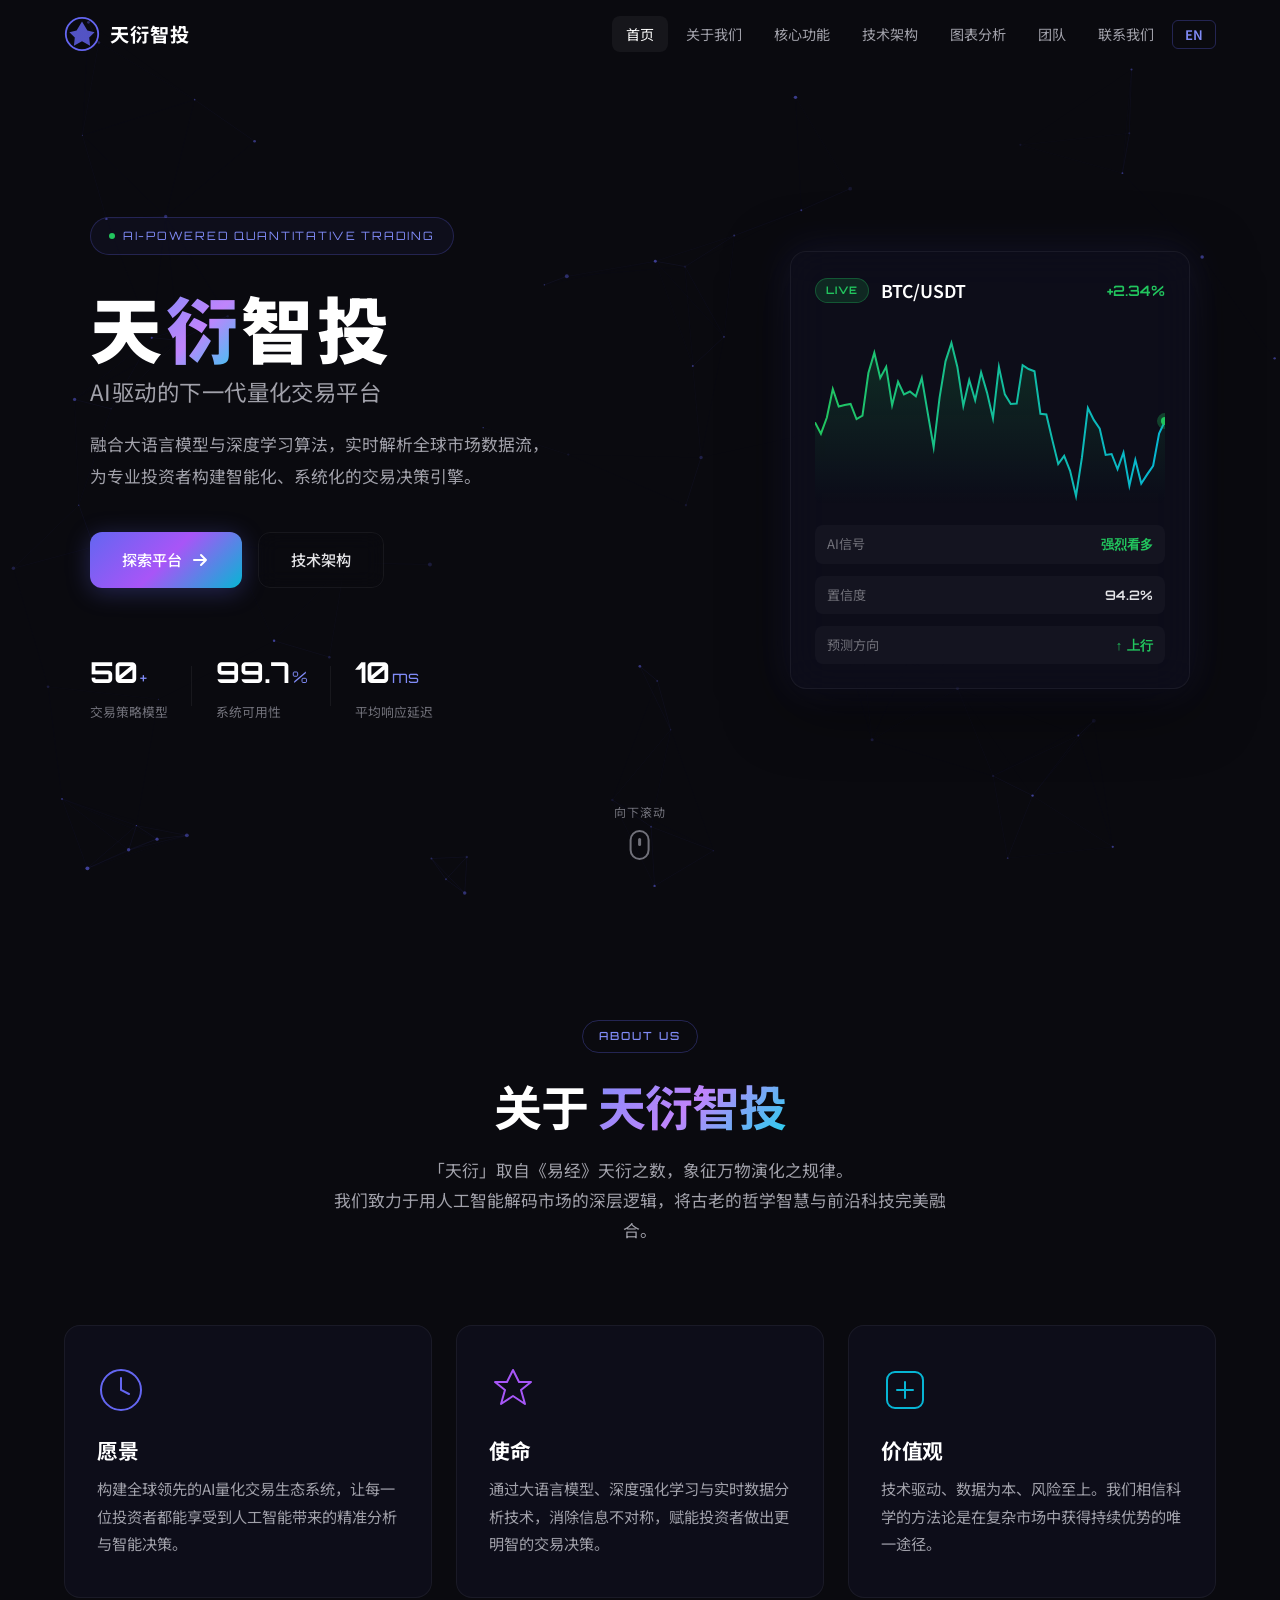
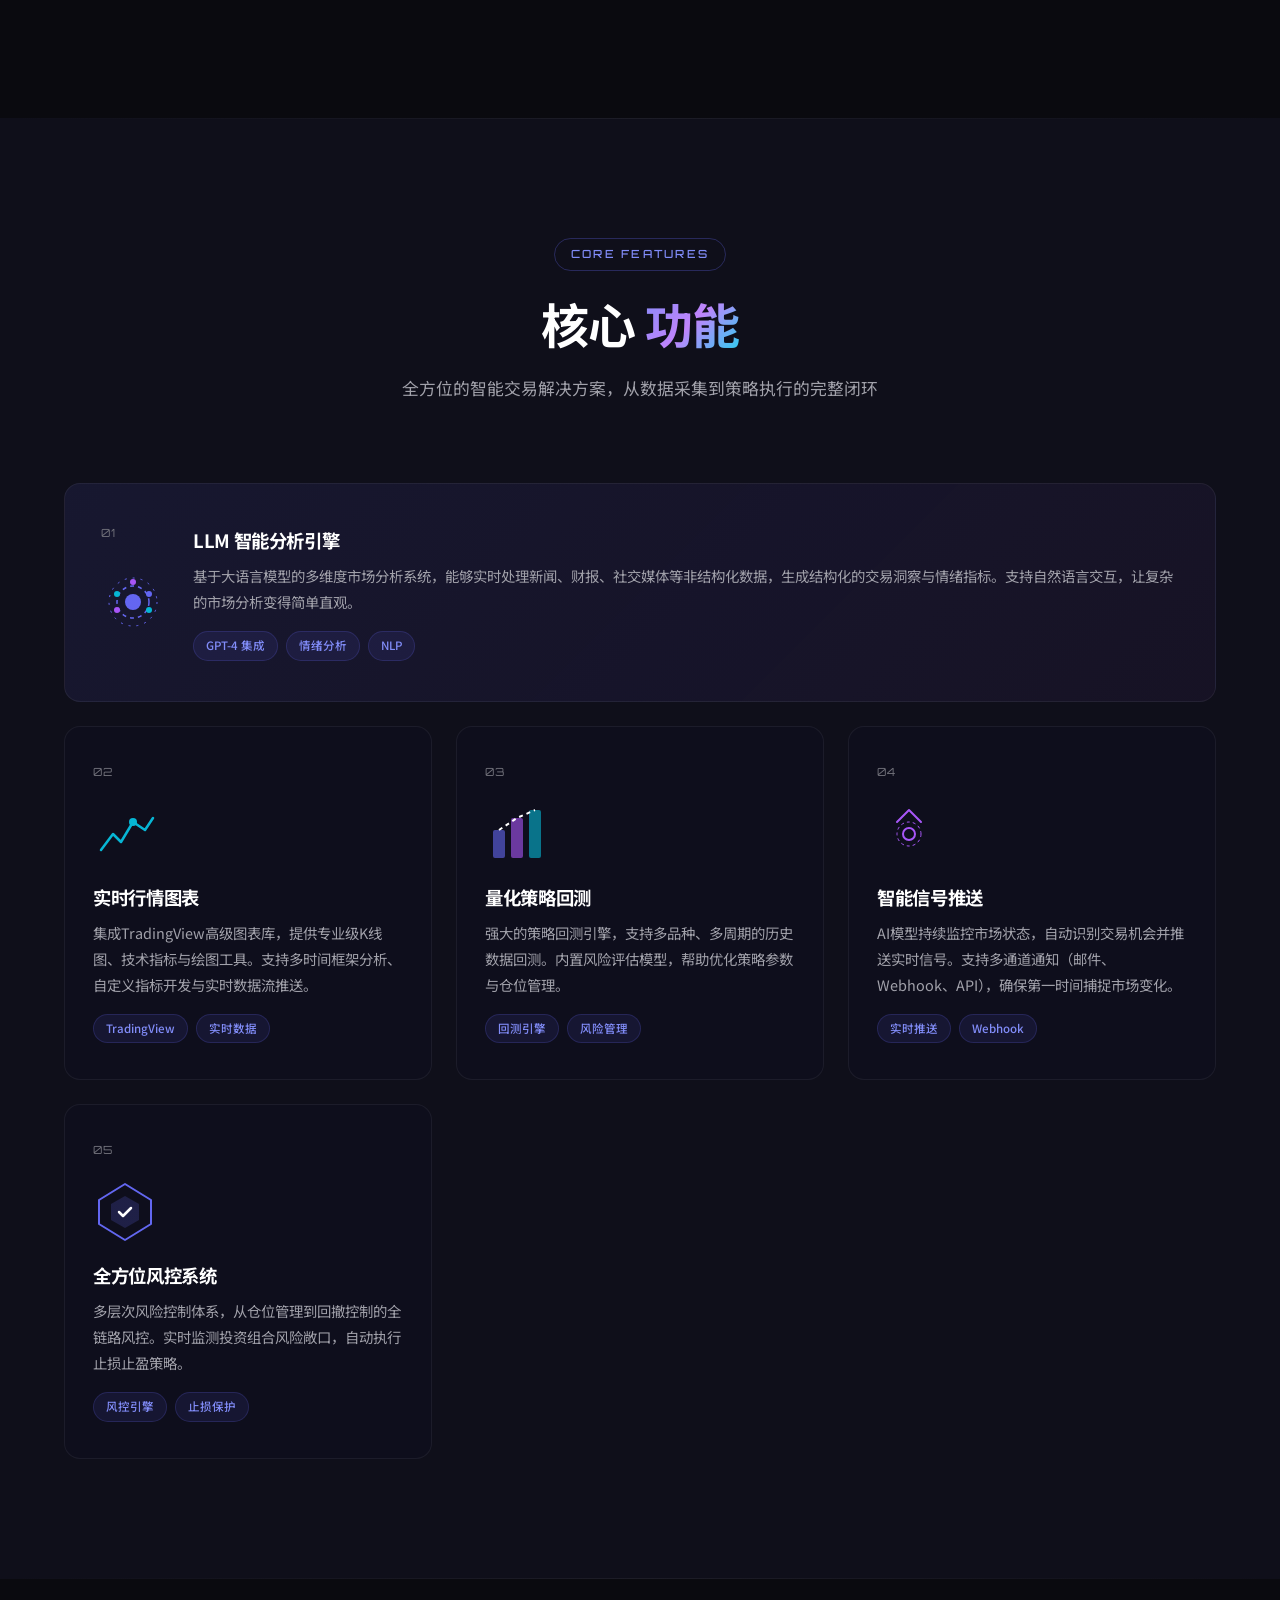
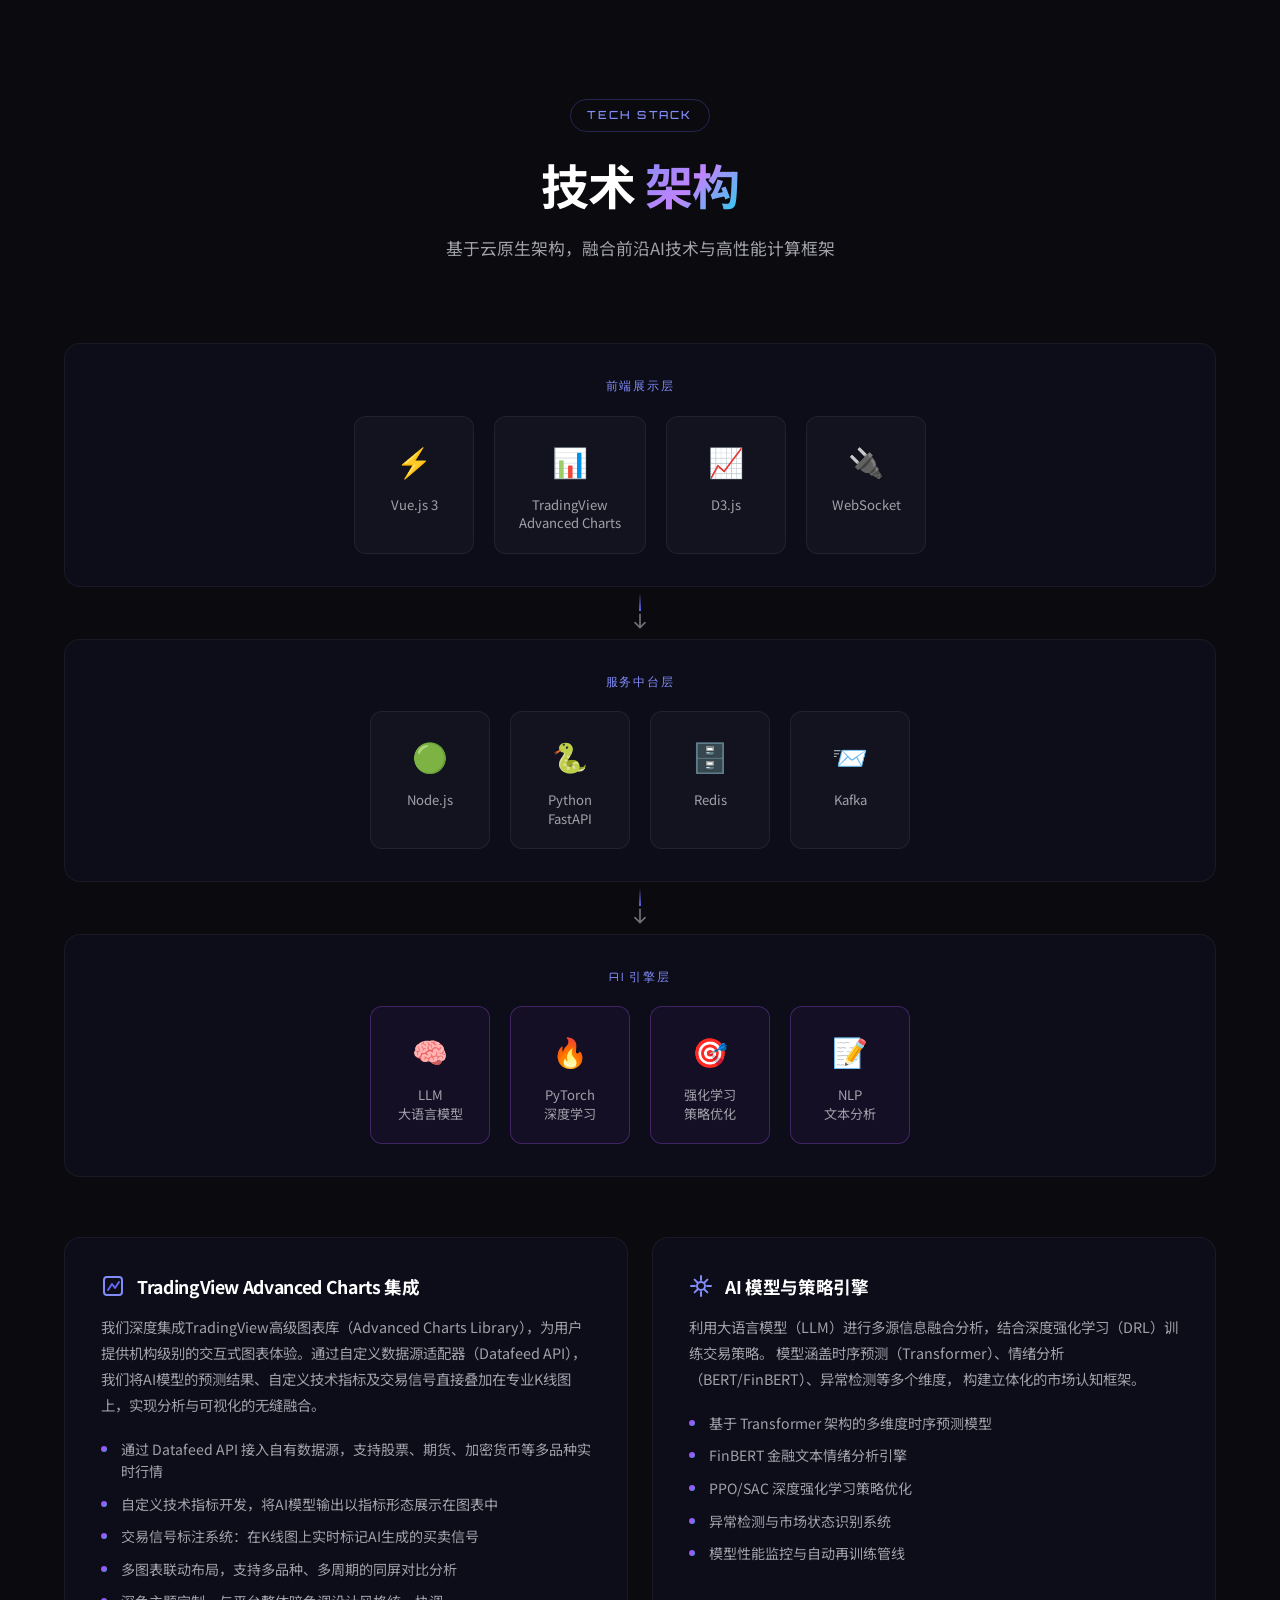
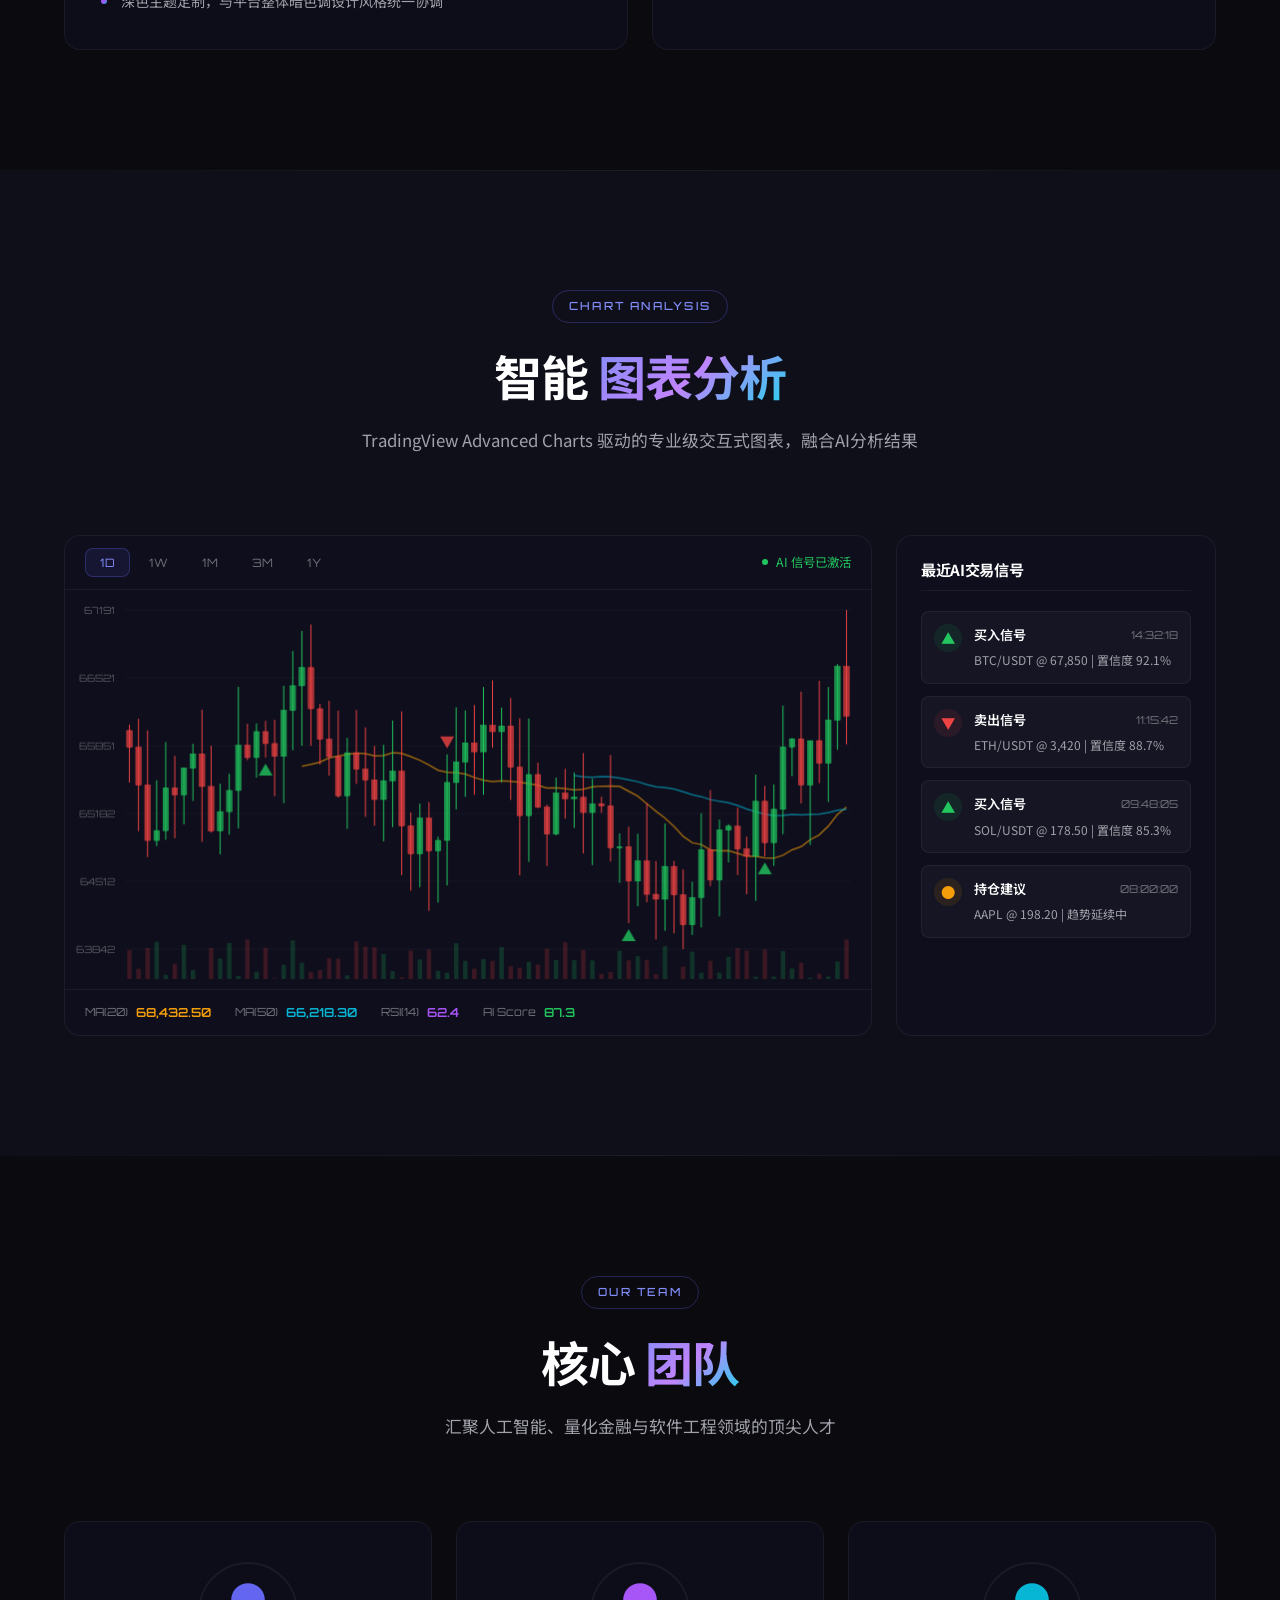
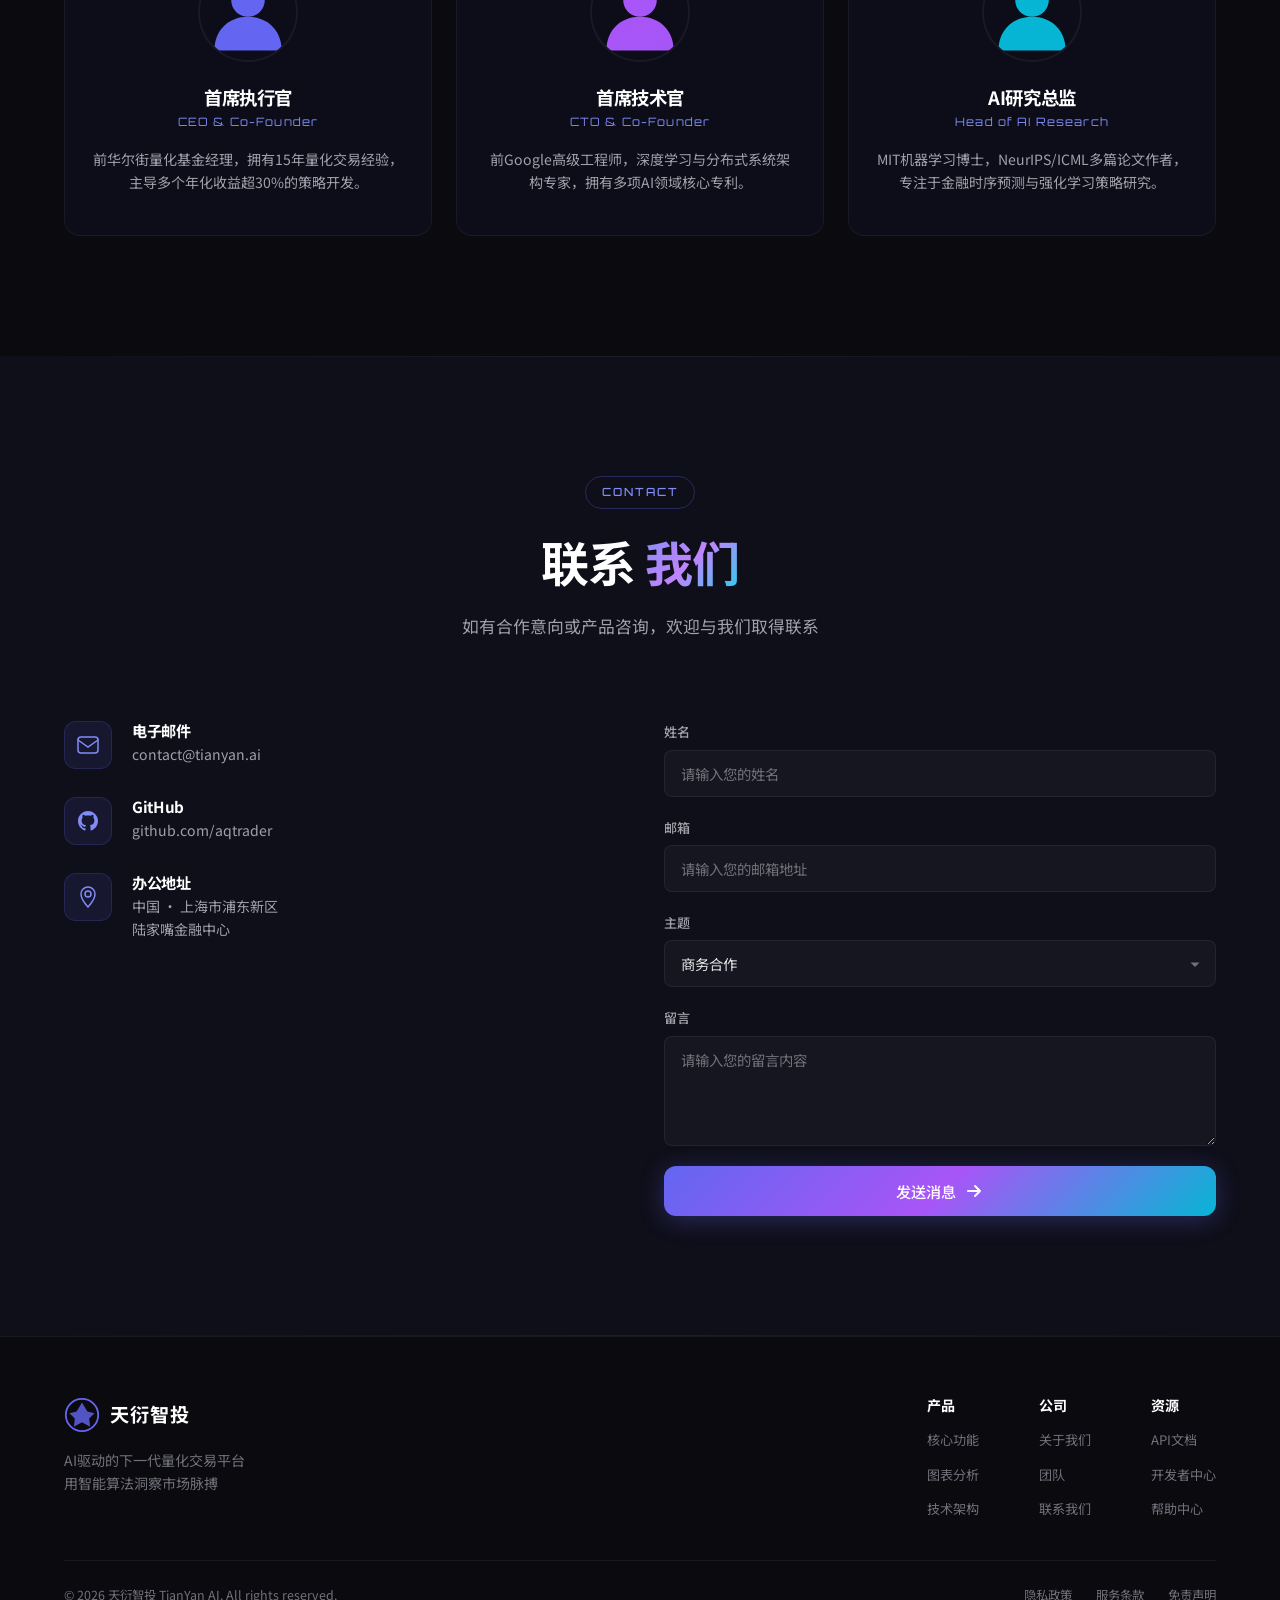
==== commit 339e5ac5: "Update links" ====
--- a/index.html
+++ b/index.html
@@ -600,7 +600,7 @@
                         </div>
                         <div>
                             <h4>GitHub</h4>
-                            <p>github.com/tianyan-ai</p>
+                            <p>github.com/aqtrader</p>
                         </div>
                     </div>
                     <div class="contact-item" id="contact-address">
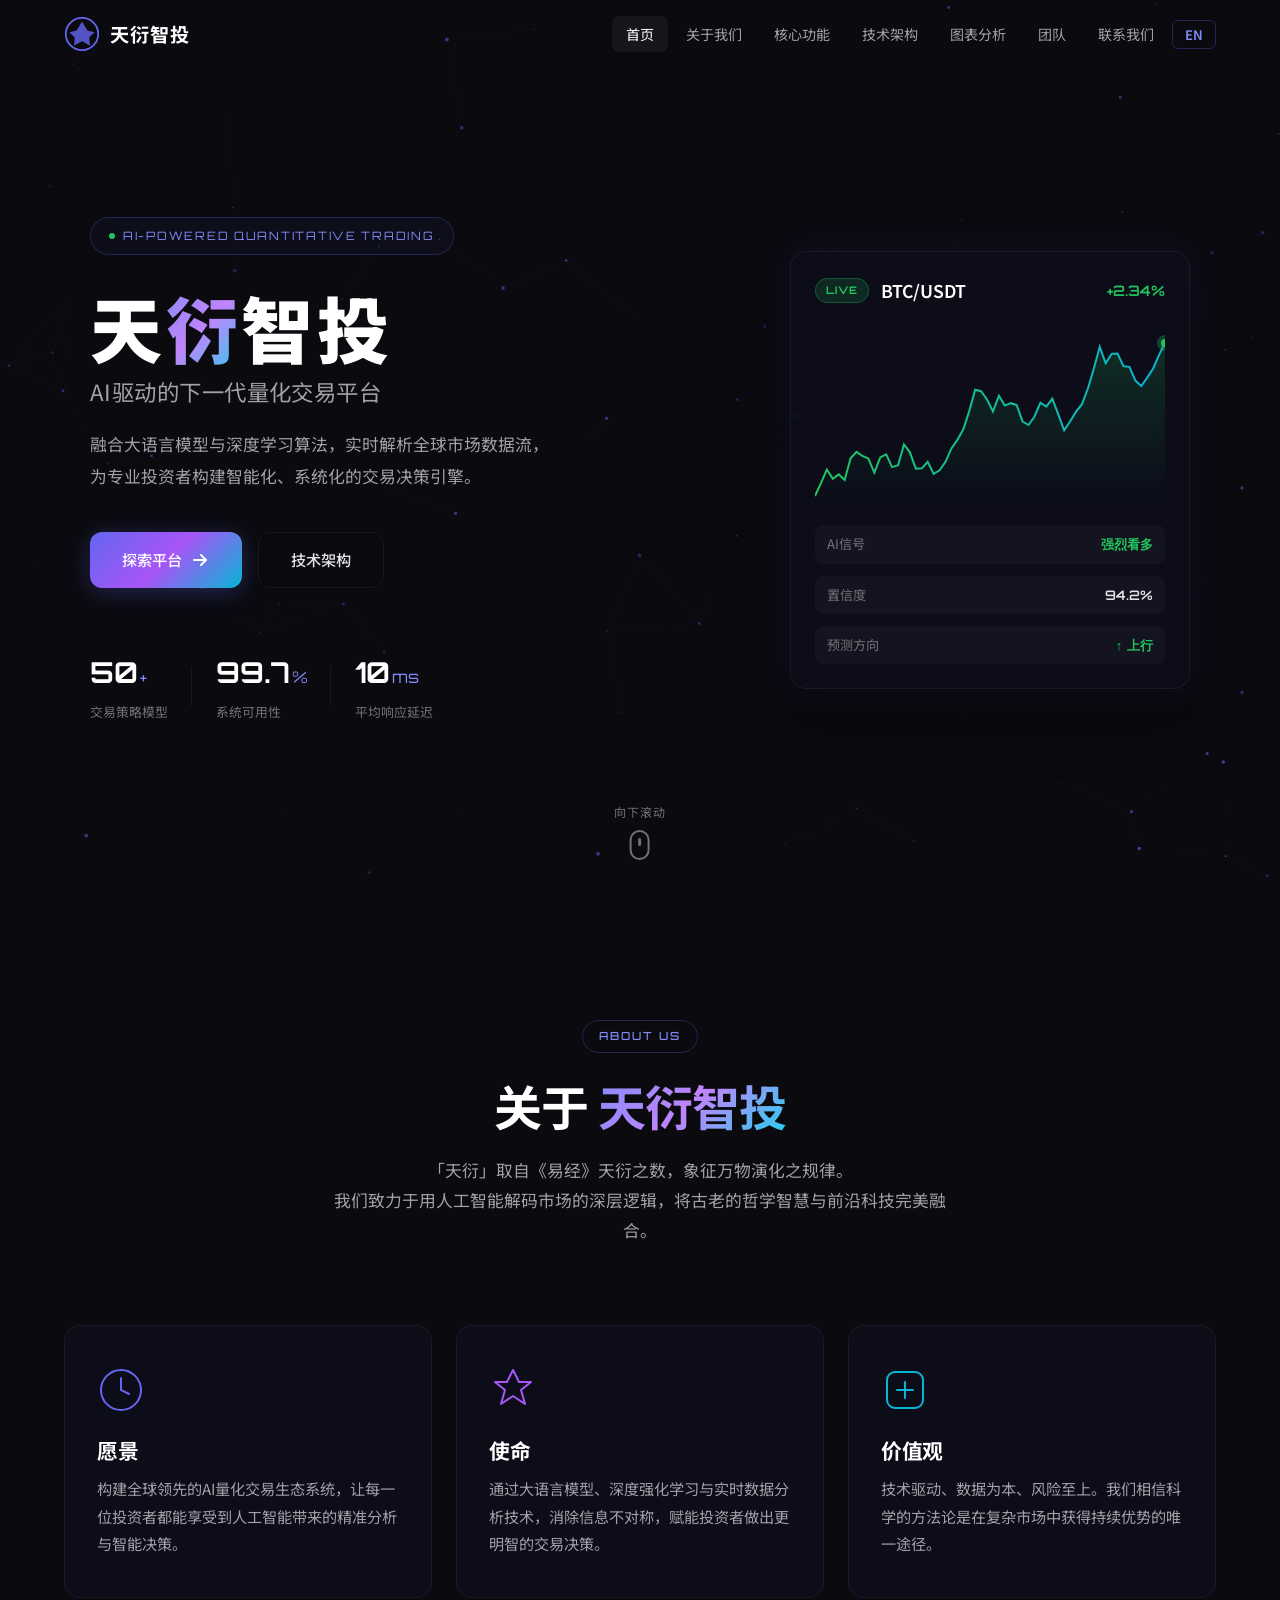
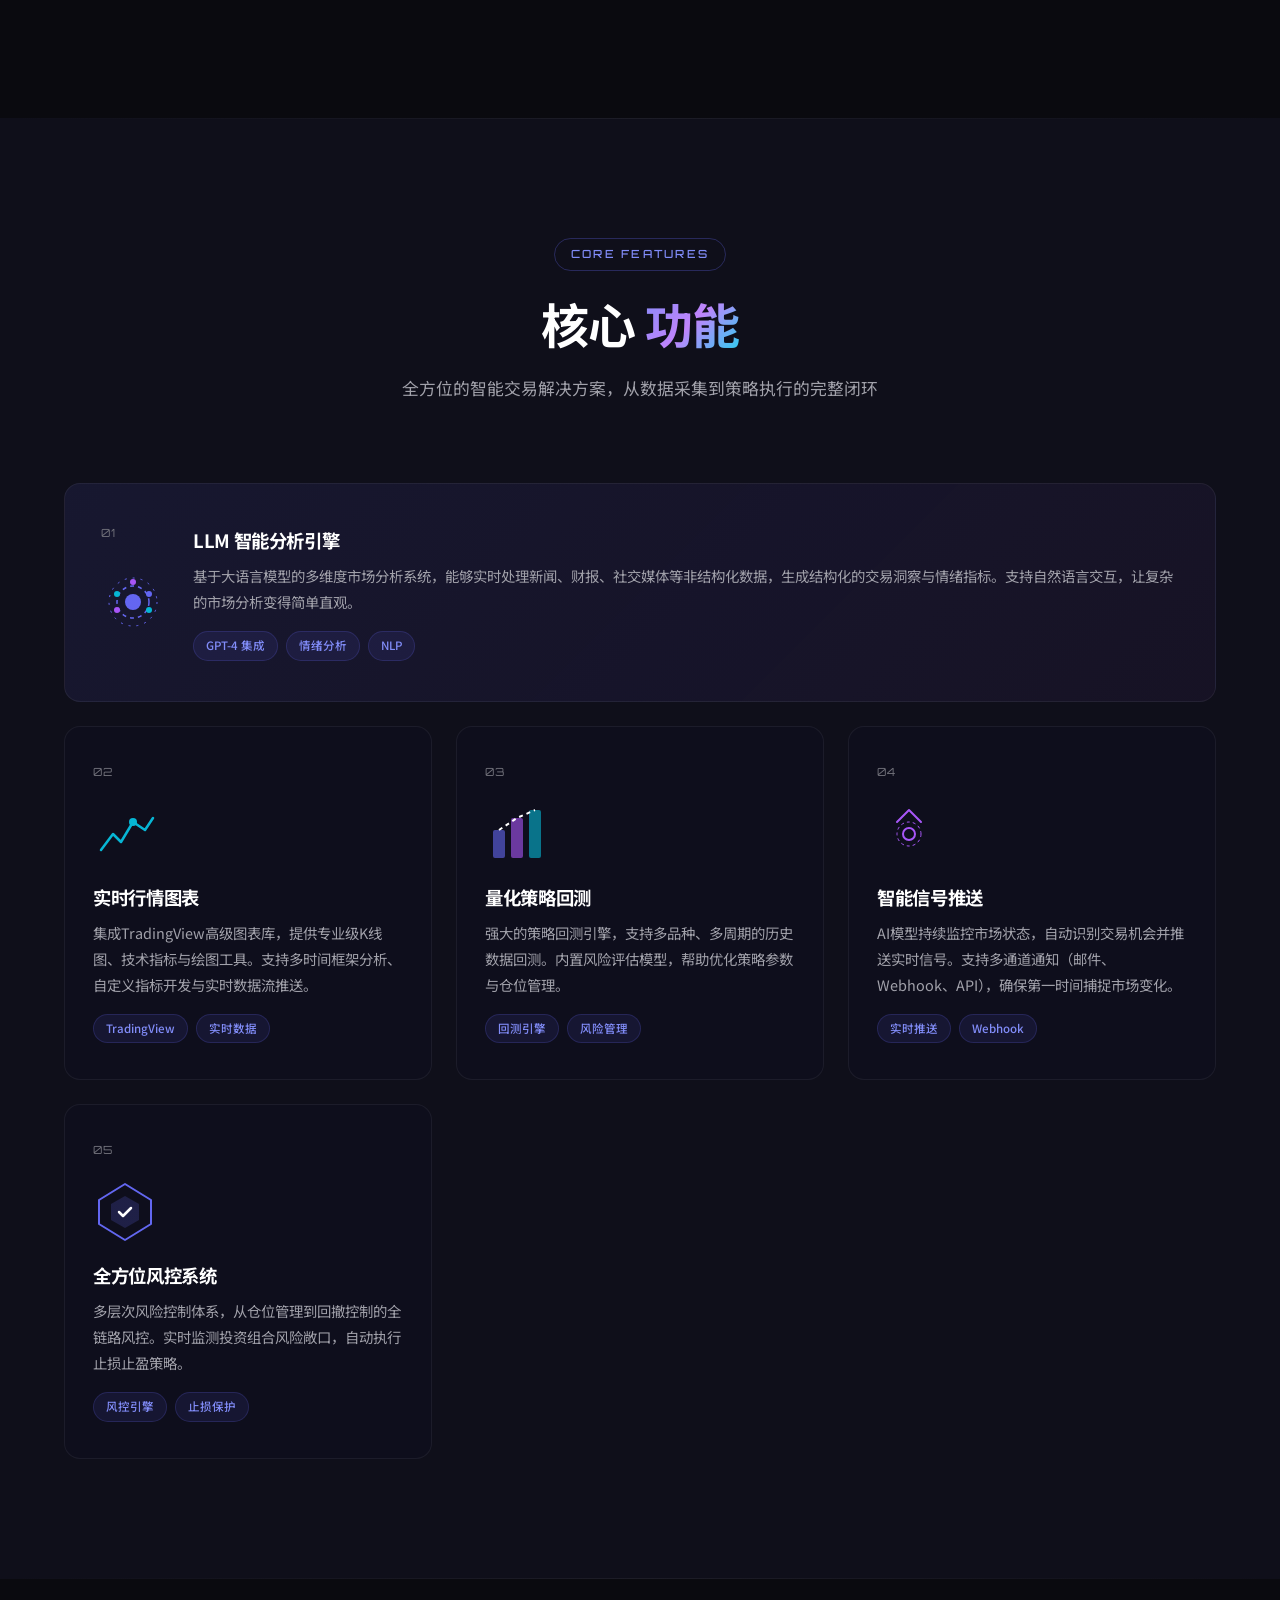
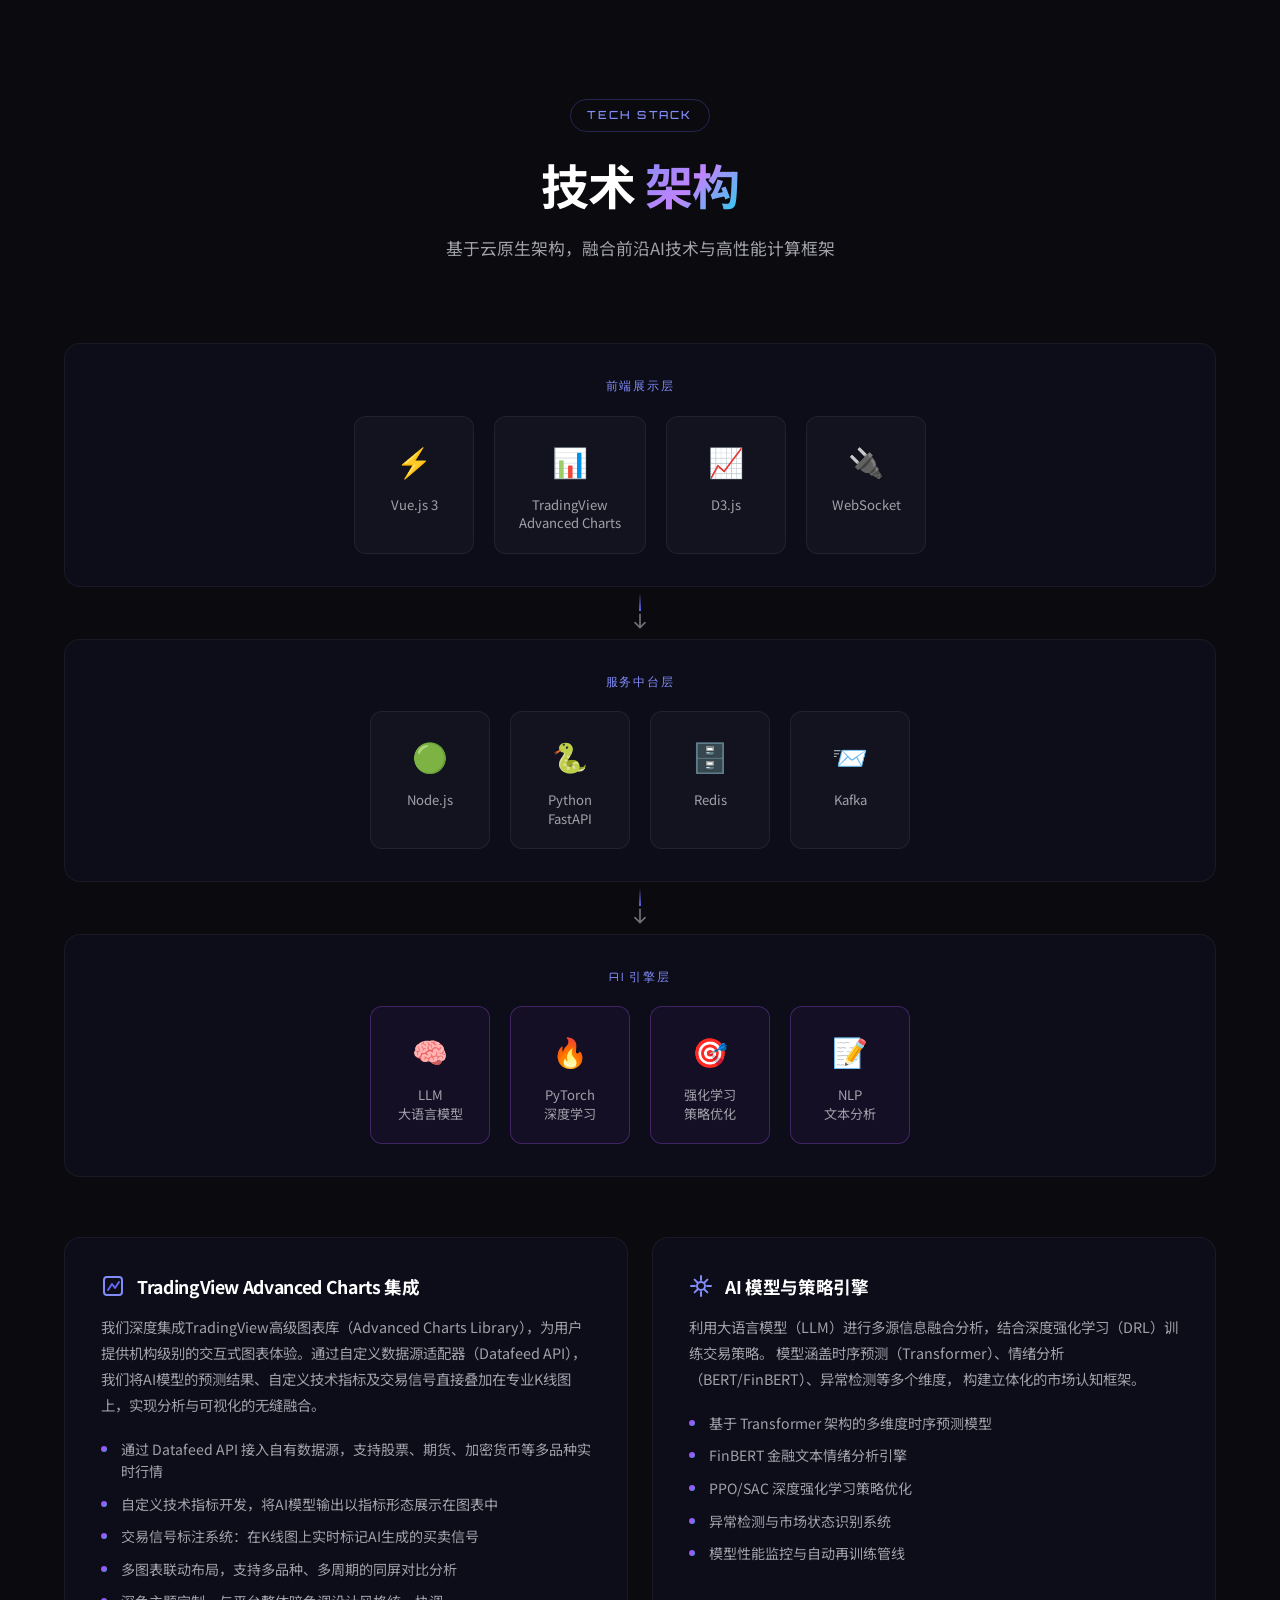
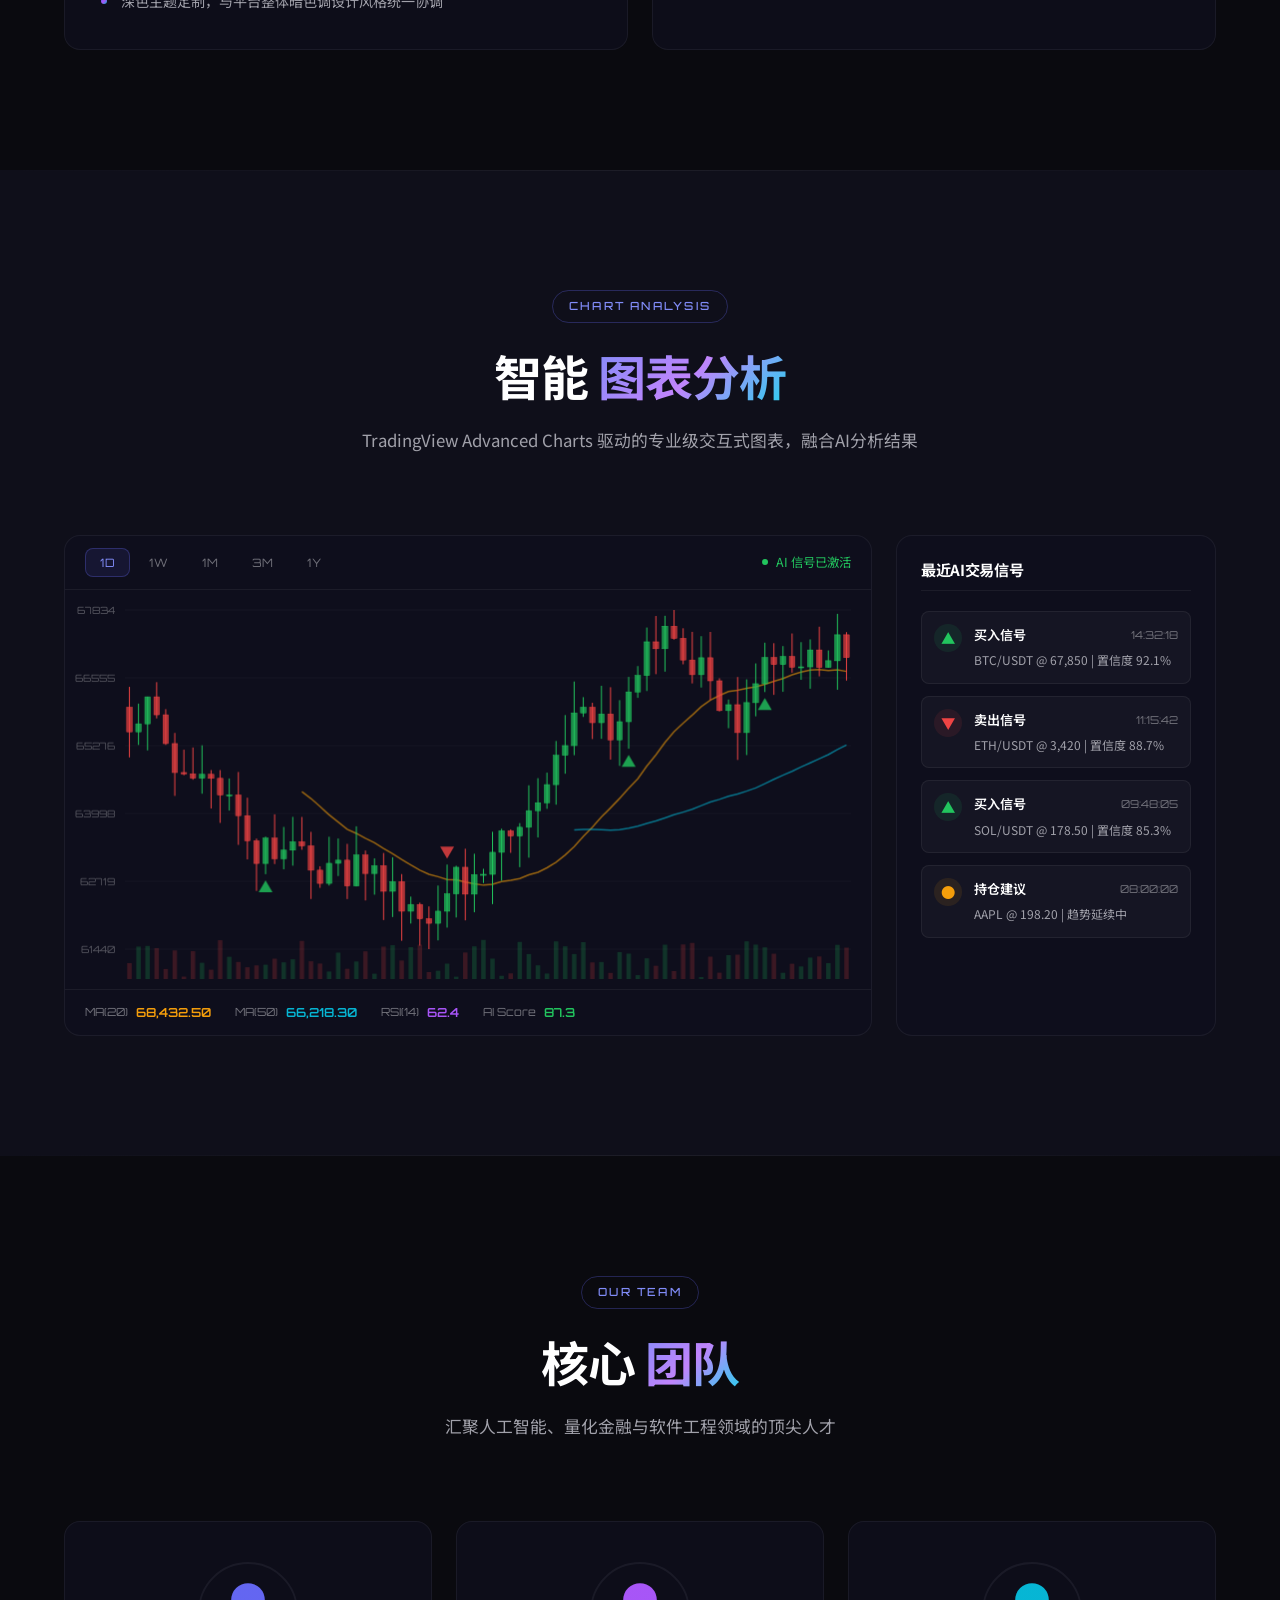
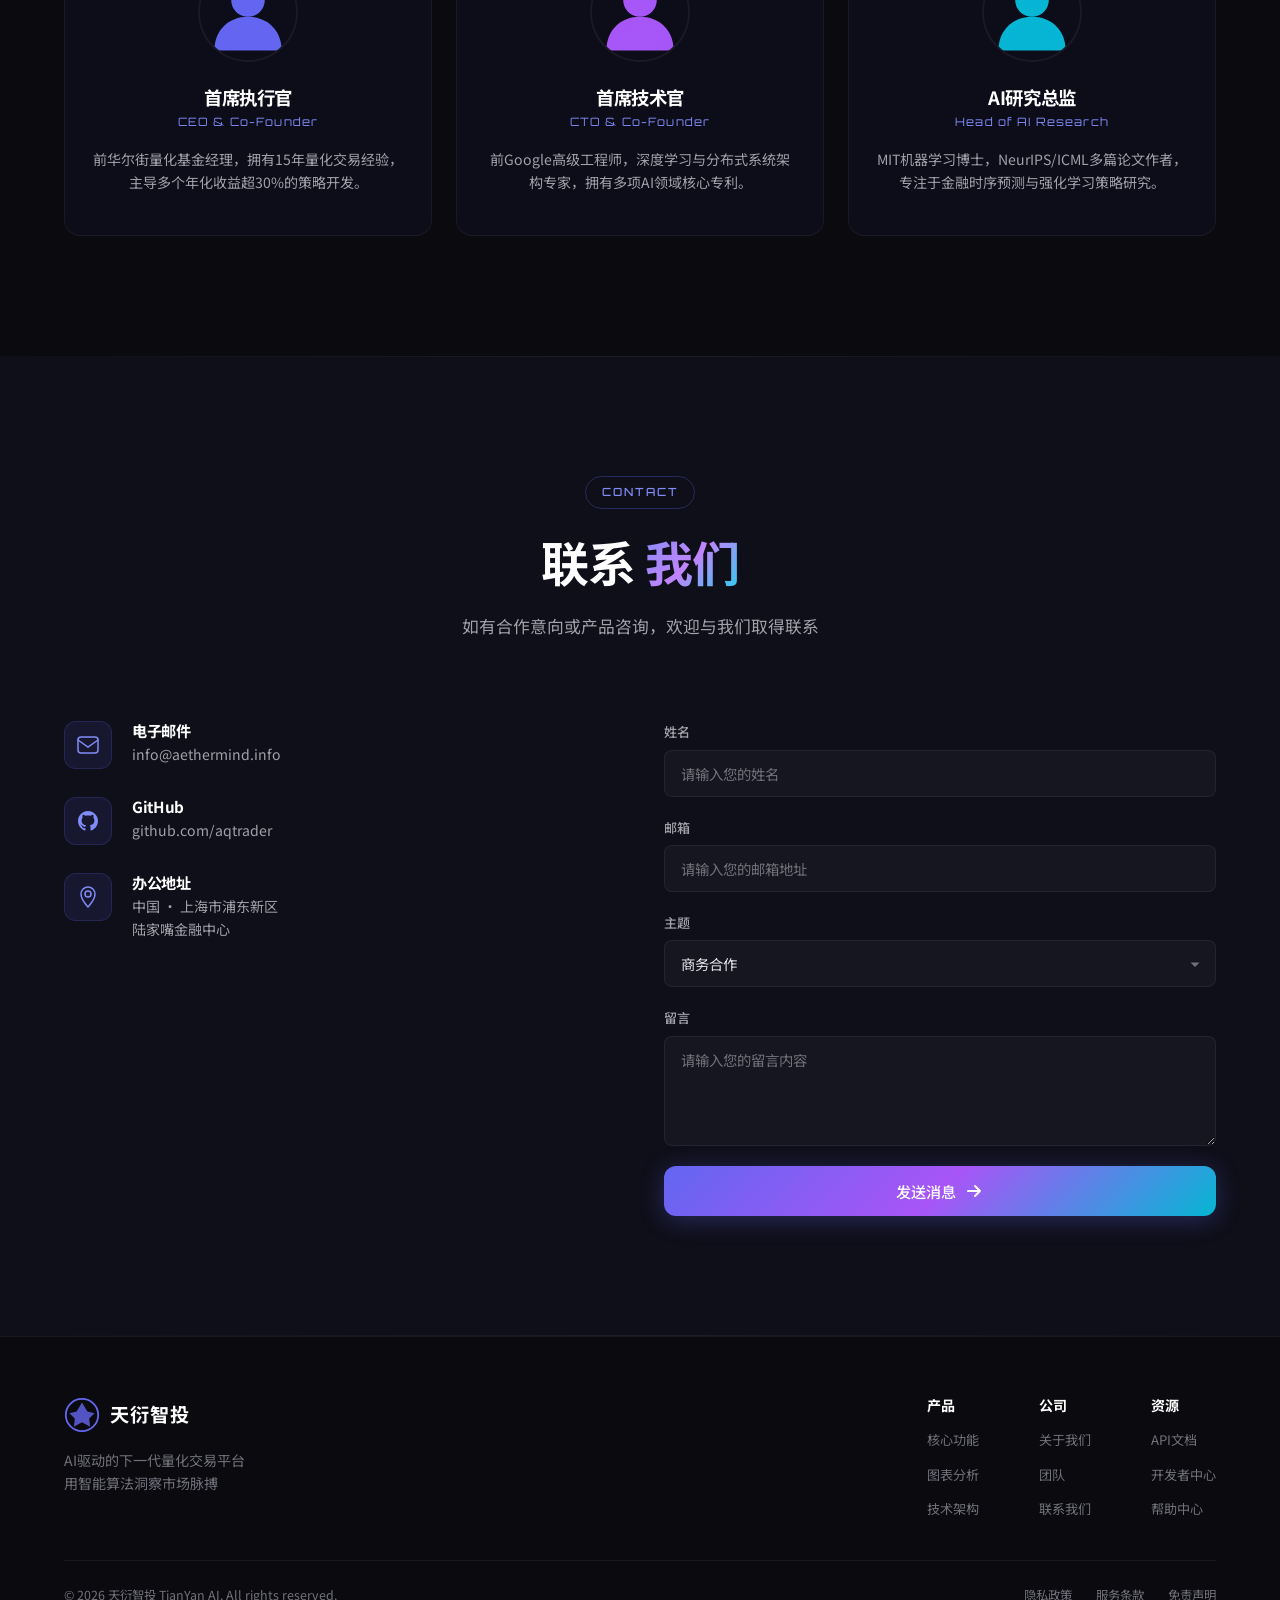
==== commit 15011b4a: "Setup custom domain" ====
--- a/index.html
+++ b/index.html
@@ -1,5 +1,6 @@
 <!DOCTYPE html>
 <html lang="zh-CN">
+
 <head>
     <meta charset="UTF-8">
     <meta name="viewport" content="width=device-width, initial-scale=1.0">
@@ -8,27 +9,31 @@
     <meta name="keywords" content="AI交易, 量化交易, 人工智能, 智能投资, 深度学习, 交易策略, TradingView">
     <link rel="preconnect" href="https://fonts.googleapis.com">
     <link rel="preconnect" href="https://fonts.gstatic.com" crossorigin>
-    <link href="https://fonts.googleapis.com/css2?family=Noto+Sans+SC:wght@300;400;500;700;900&family=Orbitron:wght@400;500;700;900&display=swap" rel="stylesheet">
+    <link
+        href="https://fonts.googleapis.com/css2?family=Noto+Sans+SC:wght@300;400;500;700;900&family=Orbitron:wght@400;500;700;900&display=swap"
+        rel="stylesheet">
     <link rel="stylesheet" href="style.css">
     <link rel="icon" type="image/svg+xml" href="favicon.svg">
 </head>
+
 <body>
     <!-- Animated Background -->
     <canvas id="bgCanvas"></canvas>
-    
+
     <!-- Navigation -->
     <nav class="navbar" id="navbar">
         <div class="nav-container">
             <a href="#" class="nav-logo" id="nav-logo">
                 <div class="logo-icon">
                     <svg viewBox="0 0 40 40" fill="none" xmlns="http://www.w3.org/2000/svg">
-                        <circle cx="20" cy="20" r="18" stroke="url(#logoGrad)" stroke-width="2"/>
-                        <path d="M20 6 L26 16 L34 18 L28 24 L29 33 L20 28 L11 33 L12 24 L6 18 L14 16 Z" fill="url(#logoGrad)" opacity="0.8"/>
+                        <circle cx="20" cy="20" r="18" stroke="url(#logoGrad)" stroke-width="2" />
+                        <path d="M20 6 L26 16 L34 18 L28 24 L29 33 L20 28 L11 33 L12 24 L6 18 L14 16 Z"
+                            fill="url(#logoGrad)" opacity="0.8" />
                         <defs>
                             <linearGradient id="logoGrad" x1="0" y1="0" x2="40" y2="40">
-                                <stop offset="0%" stop-color="#6366f1"/>
-                                <stop offset="50%" stop-color="#a855f7"/>
-                                <stop offset="100%" stop-color="#06b6d4"/>
+                                <stop offset="0%" stop-color="#6366f1" />
+                                <stop offset="50%" stop-color="#a855f7" />
+                                <stop offset="100%" stop-color="#06b6d4" />
                             </linearGradient>
                         </defs>
                     </svg>
@@ -72,7 +77,8 @@
                 <a href="#features" class="btn btn-primary" id="btn-explore">
                     <span>探索平台</span>
                     <svg width="20" height="20" viewBox="0 0 20 20" fill="none">
-                        <path d="M4 10H16M16 10L11 5M16 10L11 15" stroke="currentColor" stroke-width="2" stroke-linecap="round" stroke-linejoin="round"/>
+                        <path d="M4 10H16M16 10L11 5M16 10L11 15" stroke="currentColor" stroke-width="2"
+                            stroke-linecap="round" stroke-linejoin="round" />
                     </svg>
                 </a>
                 <a href="#technology" class="btn btn-outline" id="btn-tech">
@@ -141,9 +147,14 @@
                 <div class="about-card" id="about-vision">
                     <div class="about-icon">
                         <svg viewBox="0 0 48 48" fill="none">
-                            <circle cx="24" cy="24" r="20" stroke="url(#g1)" stroke-width="2"/>
-                            <path d="M24 12V24L32 28" stroke="url(#g1)" stroke-width="2" stroke-linecap="round"/>
-                            <defs><linearGradient id="g1" x1="0" y1="0" x2="48" y2="48"><stop stop-color="#6366f1"/><stop offset="1" stop-color="#a855f7"/></linearGradient></defs>
+                            <circle cx="24" cy="24" r="20" stroke="url(#g1)" stroke-width="2" />
+                            <path d="M24 12V24L32 28" stroke="url(#g1)" stroke-width="2" stroke-linecap="round" />
+                            <defs>
+                                <linearGradient id="g1" x1="0" y1="0" x2="48" y2="48">
+                                    <stop stop-color="#6366f1" />
+                                    <stop offset="1" stop-color="#a855f7" />
+                                </linearGradient>
+                            </defs>
                         </svg>
                     </div>
                     <h3>愿景</h3>
@@ -152,8 +163,14 @@
                 <div class="about-card" id="about-mission">
                     <div class="about-icon">
                         <svg viewBox="0 0 48 48" fill="none">
-                            <path d="M24 4L30 16H42L32 24L36 38L24 30L12 38L16 24L6 16H18L24 4Z" stroke="url(#g2)" stroke-width="2" stroke-linejoin="round"/>
-                            <defs><linearGradient id="g2" x1="0" y1="0" x2="48" y2="48"><stop stop-color="#a855f7"/><stop offset="1" stop-color="#06b6d4"/></linearGradient></defs>
+                            <path d="M24 4L30 16H42L32 24L36 38L24 30L12 38L16 24L6 16H18L24 4Z" stroke="url(#g2)"
+                                stroke-width="2" stroke-linejoin="round" />
+                            <defs>
+                                <linearGradient id="g2" x1="0" y1="0" x2="48" y2="48">
+                                    <stop stop-color="#a855f7" />
+                                    <stop offset="1" stop-color="#06b6d4" />
+                                </linearGradient>
+                            </defs>
                         </svg>
                     </div>
                     <h3>使命</h3>
@@ -162,9 +179,14 @@
                 <div class="about-card" id="about-values">
                     <div class="about-icon">
                         <svg viewBox="0 0 48 48" fill="none">
-                            <rect x="6" y="6" width="36" height="36" rx="8" stroke="url(#g3)" stroke-width="2"/>
-                            <path d="M16 24H32M24 16V32" stroke="url(#g3)" stroke-width="2" stroke-linecap="round"/>
-                            <defs><linearGradient id="g3" x1="0" y1="0" x2="48" y2="48"><stop stop-color="#06b6d4"/><stop offset="1" stop-color="#6366f1"/></linearGradient></defs>
+                            <rect x="6" y="6" width="36" height="36" rx="8" stroke="url(#g3)" stroke-width="2" />
+                            <path d="M16 24H32M24 16V32" stroke="url(#g3)" stroke-width="2" stroke-linecap="round" />
+                            <defs>
+                                <linearGradient id="g3" x1="0" y1="0" x2="48" y2="48">
+                                    <stop stop-color="#06b6d4" />
+                                    <stop offset="1" stop-color="#6366f1" />
+                                </linearGradient>
+                            </defs>
                         </svg>
                     </div>
                     <h3>价值观</h3>
@@ -189,15 +211,21 @@
                     <div class="feature-number">01</div>
                     <div class="feature-icon">
                         <svg viewBox="0 0 64 64" fill="none">
-                            <circle cx="32" cy="32" r="8" fill="url(#fg1)"/>
-                            <circle cx="32" cy="32" r="16" stroke="url(#fg1)" stroke-width="1.5" stroke-dasharray="4 4"/>
-                            <circle cx="32" cy="32" r="24" stroke="url(#fg1)" stroke-width="1" stroke-dasharray="2 6"/>
-                            <circle cx="32" cy="12" r="3" fill="#a855f7"/>
-                            <circle cx="48" cy="24" r="3" fill="#6366f1"/>
-                            <circle cx="48" cy="40" r="3" fill="#06b6d4"/>
-                            <circle cx="16" cy="40" r="3" fill="#a855f7"/>
-                            <circle cx="16" cy="24" r="3" fill="#06b6d4"/>
-                            <defs><linearGradient id="fg1" x1="0" y1="0" x2="64" y2="64"><stop stop-color="#6366f1"/><stop offset="1" stop-color="#a855f7"/></linearGradient></defs>
+                            <circle cx="32" cy="32" r="8" fill="url(#fg1)" />
+                            <circle cx="32" cy="32" r="16" stroke="url(#fg1)" stroke-width="1.5"
+                                stroke-dasharray="4 4" />
+                            <circle cx="32" cy="32" r="24" stroke="url(#fg1)" stroke-width="1" stroke-dasharray="2 6" />
+                            <circle cx="32" cy="12" r="3" fill="#a855f7" />
+                            <circle cx="48" cy="24" r="3" fill="#6366f1" />
+                            <circle cx="48" cy="40" r="3" fill="#06b6d4" />
+                            <circle cx="16" cy="40" r="3" fill="#a855f7" />
+                            <circle cx="16" cy="24" r="3" fill="#06b6d4" />
+                            <defs>
+                                <linearGradient id="fg1" x1="0" y1="0" x2="64" y2="64">
+                                    <stop stop-color="#6366f1" />
+                                    <stop offset="1" stop-color="#a855f7" />
+                                </linearGradient>
+                            </defs>
                         </svg>
                     </div>
                     <h3>LLM 智能分析引擎</h3>
@@ -212,9 +240,15 @@
                     <div class="feature-number">02</div>
                     <div class="feature-icon">
                         <svg viewBox="0 0 64 64" fill="none">
-                            <polyline points="8,48 20,32 28,40 40,20 52,28 60,16" stroke="url(#fg2)" stroke-width="2.5" stroke-linecap="round" stroke-linejoin="round"/>
-                            <circle cx="40" cy="20" r="4" fill="#06b6d4"/>
-                            <defs><linearGradient id="fg2" x1="0" y1="0" x2="64" y2="64"><stop stop-color="#06b6d4"/><stop offset="1" stop-color="#6366f1"/></linearGradient></defs>
+                            <polyline points="8,48 20,32 28,40 40,20 52,28 60,16" stroke="url(#fg2)" stroke-width="2.5"
+                                stroke-linecap="round" stroke-linejoin="round" />
+                            <circle cx="40" cy="20" r="4" fill="#06b6d4" />
+                            <defs>
+                                <linearGradient id="fg2" x1="0" y1="0" x2="64" y2="64">
+                                    <stop stop-color="#06b6d4" />
+                                    <stop offset="1" stop-color="#6366f1" />
+                                </linearGradient>
+                            </defs>
                         </svg>
                     </div>
                     <h3>实时行情图表</h3>
@@ -228,10 +262,10 @@
                     <div class="feature-number">03</div>
                     <div class="feature-icon">
                         <svg viewBox="0 0 64 64" fill="none">
-                            <rect x="8" y="28" width="12" height="28" rx="2" fill="#6366f1" opacity="0.6"/>
-                            <rect x="26" y="16" width="12" height="40" rx="2" fill="#a855f7" opacity="0.6"/>
-                            <rect x="44" y="8" width="12" height="48" rx="2" fill="#06b6d4" opacity="0.6"/>
-                            <path d="M14 28L32 16L50 8" stroke="white" stroke-width="2" stroke-dasharray="4 4"/>
+                            <rect x="8" y="28" width="12" height="28" rx="2" fill="#6366f1" opacity="0.6" />
+                            <rect x="26" y="16" width="12" height="40" rx="2" fill="#a855f7" opacity="0.6" />
+                            <rect x="44" y="8" width="12" height="48" rx="2" fill="#06b6d4" opacity="0.6" />
+                            <path d="M14 28L32 16L50 8" stroke="white" stroke-width="2" stroke-dasharray="4 4" />
                         </svg>
                     </div>
                     <h3>量化策略回测</h3>
@@ -245,11 +279,17 @@
                     <div class="feature-number">04</div>
                     <div class="feature-icon">
                         <svg viewBox="0 0 64 64" fill="none">
-                            <path d="M32 8V56" stroke="url(#fg4)" stroke-width="2"/>
-                            <path d="M20 20L32 8L44 20" stroke="url(#fg4)" stroke-width="2" stroke-linecap="round" stroke-linejoin="round"/>
-                            <circle cx="32" cy="32" r="6" stroke="url(#fg4)" stroke-width="2"/>
-                            <circle cx="32" cy="32" r="12" stroke="url(#fg4)" stroke-width="1" stroke-dasharray="3 3"/>
-                            <defs><linearGradient id="fg4" x1="32" y1="0" x2="32" y2="64"><stop stop-color="#a855f7"/><stop offset="1" stop-color="#06b6d4"/></linearGradient></defs>
+                            <path d="M32 8V56" stroke="url(#fg4)" stroke-width="2" />
+                            <path d="M20 20L32 8L44 20" stroke="url(#fg4)" stroke-width="2" stroke-linecap="round"
+                                stroke-linejoin="round" />
+                            <circle cx="32" cy="32" r="6" stroke="url(#fg4)" stroke-width="2" />
+                            <circle cx="32" cy="32" r="12" stroke="url(#fg4)" stroke-width="1" stroke-dasharray="3 3" />
+                            <defs>
+                                <linearGradient id="fg4" x1="32" y1="0" x2="32" y2="64">
+                                    <stop stop-color="#a855f7" />
+                                    <stop offset="1" stop-color="#06b6d4" />
+                                </linearGradient>
+                            </defs>
                         </svg>
                     </div>
                     <h3>智能信号推送</h3>
@@ -263,10 +303,17 @@
                     <div class="feature-number">05</div>
                     <div class="feature-icon">
                         <svg viewBox="0 0 64 64" fill="none">
-                            <path d="M32 4L58 20V44L32 60L6 44V20L32 4Z" stroke="url(#fg5)" stroke-width="2" stroke-linejoin="round"/>
-                            <path d="M32 16L46 24V40L32 48L18 40V24L32 16Z" fill="url(#fg5)" opacity="0.2"/>
-                            <path d="M26 32L30 36L38 28" stroke="white" stroke-width="2.5" stroke-linecap="round" stroke-linejoin="round"/>
-                            <defs><linearGradient id="fg5" x1="0" y1="0" x2="64" y2="64"><stop stop-color="#6366f1"/><stop offset="1" stop-color="#06b6d4"/></linearGradient></defs>
+                            <path d="M32 4L58 20V44L32 60L6 44V20L32 4Z" stroke="url(#fg5)" stroke-width="2"
+                                stroke-linejoin="round" />
+                            <path d="M32 16L46 24V40L32 48L18 40V24L32 16Z" fill="url(#fg5)" opacity="0.2" />
+                            <path d="M26 32L30 36L38 28" stroke="white" stroke-width="2.5" stroke-linecap="round"
+                                stroke-linejoin="round" />
+                            <defs>
+                                <linearGradient id="fg5" x1="0" y1="0" x2="64" y2="64">
+                                    <stop stop-color="#6366f1" />
+                                    <stop offset="1" stop-color="#06b6d4" />
+                                </linearGradient>
+                            </defs>
                         </svg>
                     </div>
                     <h3>全方位风控系统</h3>
@@ -315,7 +362,8 @@
                 <div class="arch-connector">
                     <div class="connector-line"></div>
                     <svg class="connector-arrow" viewBox="0 0 24 24" fill="none">
-                        <path d="M12 4V20M12 20L6 14M12 20L18 14" stroke="currentColor" stroke-width="2" stroke-linecap="round"/>
+                        <path d="M12 4V20M12 20L6 14M12 20L18 14" stroke="currentColor" stroke-width="2"
+                            stroke-linecap="round" />
                     </svg>
                 </div>
                 <div class="arch-layer">
@@ -342,7 +390,8 @@
                 <div class="arch-connector">
                     <div class="connector-line"></div>
                     <svg class="connector-arrow" viewBox="0 0 24 24" fill="none">
-                        <path d="M12 4V20M12 20L6 14M12 20L18 14" stroke="currentColor" stroke-width="2" stroke-linecap="round"/>
+                        <path d="M12 4V20M12 20L6 14M12 20L18 14" stroke="currentColor" stroke-width="2"
+                            stroke-linecap="round" />
                     </svg>
                 </div>
                 <div class="arch-layer">
@@ -371,9 +420,15 @@
                 <div class="tech-detail-card" id="detail-tradingview">
                     <h3>
                         <svg viewBox="0 0 24 24" fill="none" width="24" height="24">
-                            <rect x="3" y="3" width="18" height="18" rx="3" stroke="currentColor" stroke-width="2"/>
-                            <polyline points="7,16 11,10 14,14 18,8" stroke="url(#dg1)" stroke-width="2" stroke-linecap="round" stroke-linejoin="round"/>
-                            <defs><linearGradient id="dg1" x1="7" y1="8" x2="18" y2="16"><stop stop-color="#6366f1"/><stop offset="1" stop-color="#06b6d4"/></linearGradient></defs>
+                            <rect x="3" y="3" width="18" height="18" rx="3" stroke="currentColor" stroke-width="2" />
+                            <polyline points="7,16 11,10 14,14 18,8" stroke="url(#dg1)" stroke-width="2"
+                                stroke-linecap="round" stroke-linejoin="round" />
+                            <defs>
+                                <linearGradient id="dg1" x1="7" y1="8" x2="18" y2="16">
+                                    <stop stop-color="#6366f1" />
+                                    <stop offset="1" stop-color="#06b6d4" />
+                                </linearGradient>
+                            </defs>
                         </svg>
                         TradingView Advanced Charts 集成
                     </h3>
@@ -392,9 +447,11 @@
                 <div class="tech-detail-card" id="detail-ai">
                     <h3>
                         <svg viewBox="0 0 24 24" fill="none" width="24" height="24">
-                            <circle cx="12" cy="12" r="4" stroke="currentColor" stroke-width="2"/>
-                            <path d="M12 2V6M12 18V22M2 12H6M18 12H22" stroke="currentColor" stroke-width="2" stroke-linecap="round"/>
-                            <path d="M5.6 5.6L8.5 8.5M15.5 15.5L18.4 18.4M5.6 18.4L8.5 15.5M15.5 8.5L18.4 5.6" stroke="currentColor" stroke-width="2" stroke-linecap="round"/>
+                            <circle cx="12" cy="12" r="4" stroke="currentColor" stroke-width="2" />
+                            <path d="M12 2V6M12 18V22M2 12H6M18 12H22" stroke="currentColor" stroke-width="2"
+                                stroke-linecap="round" />
+                            <path d="M5.6 5.6L8.5 8.5M15.5 15.5L18.4 18.4M5.6 18.4L8.5 15.5M15.5 8.5L18.4 5.6"
+                                stroke="currentColor" stroke-width="2" stroke-linecap="round" />
                         </svg>
                         AI 模型与策略引擎
                     </h3>
@@ -526,9 +583,14 @@
                     <div class="team-avatar">
                         <div class="avatar-placeholder">
                             <svg viewBox="0 0 80 80" fill="none">
-                                <circle cx="40" cy="30" r="14" fill="url(#ta1)"/>
-                                <path d="M12 72C12 55 24 44 40 44C56 44 68 55 68 72" fill="url(#ta1)"/>
-                                <defs><linearGradient id="ta1" x1="0" y1="0" x2="80" y2="80"><stop stop-color="#6366f1"/><stop offset="1" stop-color="#a855f7"/></linearGradient></defs>
+                                <circle cx="40" cy="30" r="14" fill="url(#ta1)" />
+                                <path d="M12 72C12 55 24 44 40 44C56 44 68 55 68 72" fill="url(#ta1)" />
+                                <defs>
+                                    <linearGradient id="ta1" x1="0" y1="0" x2="80" y2="80">
+                                        <stop stop-color="#6366f1" />
+                                        <stop offset="1" stop-color="#a855f7" />
+                                    </linearGradient>
+                                </defs>
                             </svg>
                         </div>
                     </div>
@@ -540,9 +602,14 @@
                     <div class="team-avatar">
                         <div class="avatar-placeholder">
                             <svg viewBox="0 0 80 80" fill="none">
-                                <circle cx="40" cy="30" r="14" fill="url(#ta2)"/>
-                                <path d="M12 72C12 55 24 44 40 44C56 44 68 55 68 72" fill="url(#ta2)"/>
-                                <defs><linearGradient id="ta2" x1="0" y1="0" x2="80" y2="80"><stop stop-color="#a855f7"/><stop offset="1" stop-color="#06b6d4"/></linearGradient></defs>
+                                <circle cx="40" cy="30" r="14" fill="url(#ta2)" />
+                                <path d="M12 72C12 55 24 44 40 44C56 44 68 55 68 72" fill="url(#ta2)" />
+                                <defs>
+                                    <linearGradient id="ta2" x1="0" y1="0" x2="80" y2="80">
+                                        <stop stop-color="#a855f7" />
+                                        <stop offset="1" stop-color="#06b6d4" />
+                                    </linearGradient>
+                                </defs>
                             </svg>
                         </div>
                     </div>
@@ -554,9 +621,14 @@
                     <div class="team-avatar">
                         <div class="avatar-placeholder">
                             <svg viewBox="0 0 80 80" fill="none">
-                                <circle cx="40" cy="30" r="14" fill="url(#ta3)"/>
-                                <path d="M12 72C12 55 24 44 40 44C56 44 68 55 68 72" fill="url(#ta3)"/>
-                                <defs><linearGradient id="ta3" x1="0" y1="0" x2="80" y2="80"><stop stop-color="#06b6d4"/><stop offset="1" stop-color="#6366f1"/></linearGradient></defs>
+                                <circle cx="40" cy="30" r="14" fill="url(#ta3)" />
+                                <path d="M12 72C12 55 24 44 40 44C56 44 68 55 68 72" fill="url(#ta3)" />
+                                <defs>
+                                    <linearGradient id="ta3" x1="0" y1="0" x2="80" y2="80">
+                                        <stop stop-color="#06b6d4" />
+                                        <stop offset="1" stop-color="#6366f1" />
+                                    </linearGradient>
+                                </defs>
                             </svg>
                         </div>
                     </div>
@@ -583,19 +655,23 @@
                     <div class="contact-item" id="contact-email">
                         <div class="contact-icon">
                             <svg viewBox="0 0 24 24" fill="none" width="24" height="24">
-                                <rect x="2" y="4" width="20" height="16" rx="3" stroke="currentColor" stroke-width="1.5"/>
-                                <path d="M2 7L12 14L22 7" stroke="currentColor" stroke-width="1.5" stroke-linecap="round"/>
+                                <rect x="2" y="4" width="20" height="16" rx="3" stroke="currentColor"
+                                    stroke-width="1.5" />
+                                <path d="M2 7L12 14L22 7" stroke="currentColor" stroke-width="1.5"
+                                    stroke-linecap="round" />
                             </svg>
                         </div>
                         <div>
                             <h4>电子邮件</h4>
-                            <p>contact@tianyan.ai</p>
+                            <p>info@aethermind.info</p>
                         </div>
                     </div>
                     <div class="contact-item" id="contact-github">
                         <div class="contact-icon">
                             <svg viewBox="0 0 24 24" fill="none" width="24" height="24">
-                                <path d="M12 2C6.477 2 2 6.477 2 12C2 16.42 4.865 20.17 8.839 21.5C9.339 21.59 9.521 21.29 9.521 21.03V19.13C6.727 19.72 6.139 17.77 6.139 17.77C5.685 16.6 5.029 16.3 5.029 16.3C4.121 15.67 5.098 15.68 5.098 15.68C6.101 15.75 6.629 16.71 6.629 16.71C7.521 18.2 8.97 17.76 9.54 17.5C9.63 16.84 9.889 16.39 10.175 16.13C7.954 15.87 5.619 14.96 5.619 11.15C5.619 10.04 6.009 9.13 6.649 8.42C6.549 8.16 6.199 7.12 6.749 5.72C6.749 5.72 7.589 5.44 9.499 6.76C10.299 6.53 11.149 6.42 11.999 6.42C12.849 6.42 13.699 6.53 14.499 6.76C16.409 5.44 17.249 5.72 17.249 5.72C17.799 7.12 17.449 8.16 17.349 8.42C17.989 9.13 18.379 10.04 18.379 11.15C18.379 14.97 16.039 15.87 13.809 16.12C14.169 16.44 14.499 17.07 14.499 18.03V21.03C14.499 21.29 14.679 21.6 15.189 21.5C19.159 20.17 21.999 16.42 21.999 12C21.999 6.477 17.523 2 12 2Z" fill="currentColor"/>
+                                <path
+                                    d="M12 2C6.477 2 2 6.477 2 12C2 16.42 4.865 20.17 8.839 21.5C9.339 21.59 9.521 21.29 9.521 21.03V19.13C6.727 19.72 6.139 17.77 6.139 17.77C5.685 16.6 5.029 16.3 5.029 16.3C4.121 15.67 5.098 15.68 5.098 15.68C6.101 15.75 6.629 16.71 6.629 16.71C7.521 18.2 8.97 17.76 9.54 17.5C9.63 16.84 9.889 16.39 10.175 16.13C7.954 15.87 5.619 14.96 5.619 11.15C5.619 10.04 6.009 9.13 6.649 8.42C6.549 8.16 6.199 7.12 6.749 5.72C6.749 5.72 7.589 5.44 9.499 6.76C10.299 6.53 11.149 6.42 11.999 6.42C12.849 6.42 13.699 6.53 14.499 6.76C16.409 5.44 17.249 5.72 17.249 5.72C17.799 7.12 17.449 8.16 17.349 8.42C17.989 9.13 18.379 10.04 18.379 11.15C18.379 14.97 16.039 15.87 13.809 16.12C14.169 16.44 14.499 17.07 14.499 18.03V21.03C14.499 21.29 14.679 21.6 15.189 21.5C19.159 20.17 21.999 16.42 21.999 12C21.999 6.477 17.523 2 12 2Z"
+                                    fill="currentColor" />
                             </svg>
                         </div>
                         <div>
@@ -606,8 +682,10 @@
                     <div class="contact-item" id="contact-address">
                         <div class="contact-icon">
                             <svg viewBox="0 0 24 24" fill="none" width="24" height="24">
-                                <path d="M12 2C8.13 2 5 5.13 5 9C5 14.25 12 22 12 22S19 14.25 19 9C19 5.13 15.87 2 12 2Z" stroke="currentColor" stroke-width="1.5"/>
-                                <circle cx="12" cy="9" r="3" stroke="currentColor" stroke-width="1.5"/>
+                                <path
+                                    d="M12 2C8.13 2 5 5.13 5 9C5 14.25 12 22 12 22S19 14.25 19 9C19 5.13 15.87 2 12 2Z"
+                                    stroke="currentColor" stroke-width="1.5" />
+                                <circle cx="12" cy="9" r="3" stroke="currentColor" stroke-width="1.5" />
                             </svg>
                         </div>
                         <div>
@@ -641,7 +719,8 @@
                     <button type="submit" class="btn btn-primary btn-full" id="btn-submit">
                         <span>发送消息</span>
                         <svg width="20" height="20" viewBox="0 0 20 20" fill="none">
-                            <path d="M4 10H16M16 10L11 5M16 10L11 15" stroke="currentColor" stroke-width="2" stroke-linecap="round" stroke-linejoin="round"/>
+                            <path d="M4 10H16M16 10L11 5M16 10L11 15" stroke="currentColor" stroke-width="2"
+                                stroke-linecap="round" stroke-linejoin="round" />
                         </svg>
                     </button>
                 </form>
@@ -657,13 +736,14 @@
                     <div class="nav-logo">
                         <div class="logo-icon">
                             <svg viewBox="0 0 40 40" fill="none" xmlns="http://www.w3.org/2000/svg">
-                                <circle cx="20" cy="20" r="18" stroke="url(#fLogoGrad)" stroke-width="2"/>
-                                <path d="M20 6 L26 16 L34 18 L28 24 L29 33 L20 28 L11 33 L12 24 L6 18 L14 16 Z" fill="url(#fLogoGrad)" opacity="0.8"/>
+                                <circle cx="20" cy="20" r="18" stroke="url(#fLogoGrad)" stroke-width="2" />
+                                <path d="M20 6 L26 16 L34 18 L28 24 L29 33 L20 28 L11 33 L12 24 L6 18 L14 16 Z"
+                                    fill="url(#fLogoGrad)" opacity="0.8" />
                                 <defs>
                                     <linearGradient id="fLogoGrad" x1="0" y1="0" x2="40" y2="40">
-                                        <stop offset="0%" stop-color="#6366f1"/>
-                                        <stop offset="50%" stop-color="#a855f7"/>
-                                        <stop offset="100%" stop-color="#06b6d4"/>
+                                        <stop offset="0%" stop-color="#6366f1" />
+                                        <stop offset="50%" stop-color="#a855f7" />
+                                        <stop offset="100%" stop-color="#06b6d4" />
                                     </linearGradient>
                                 </defs>
                             </svg>
@@ -706,4 +786,5 @@
 
     <script src="script.js"></script>
 </body>
-</html>
+
+</html>
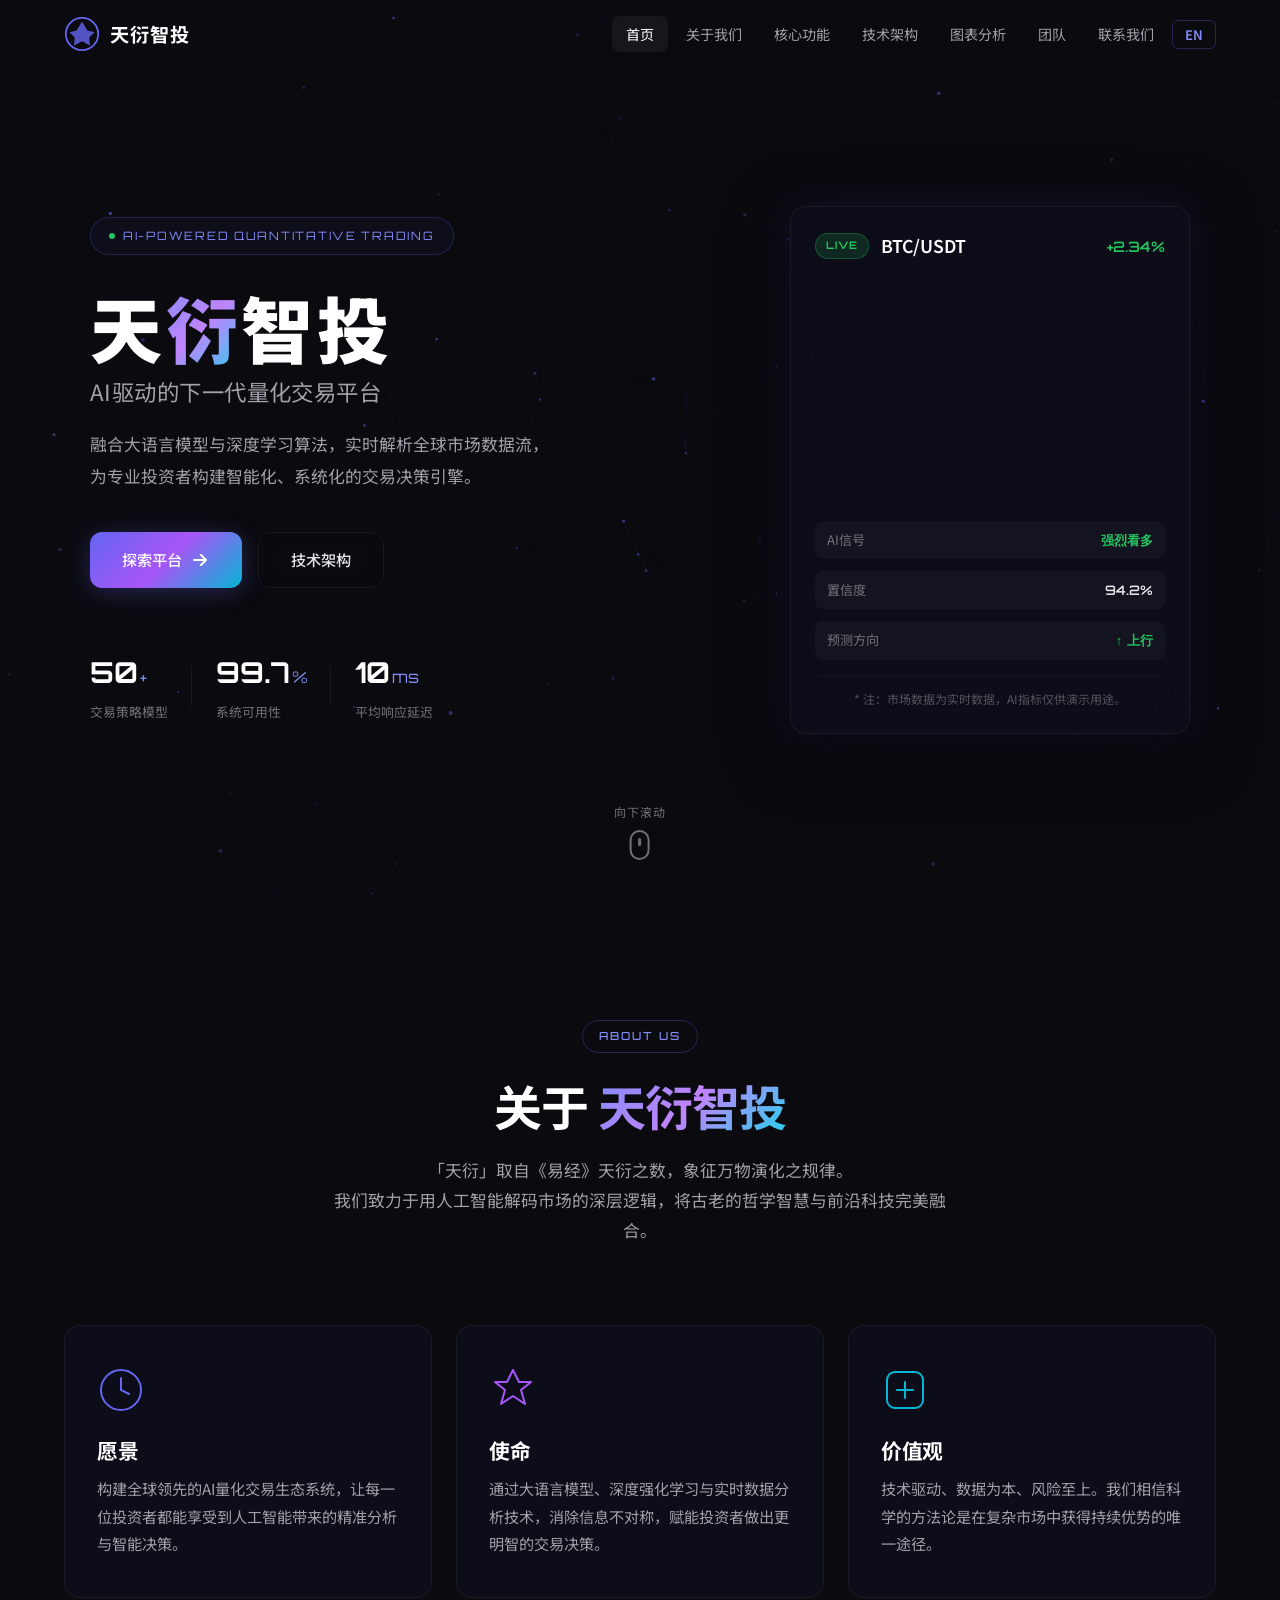
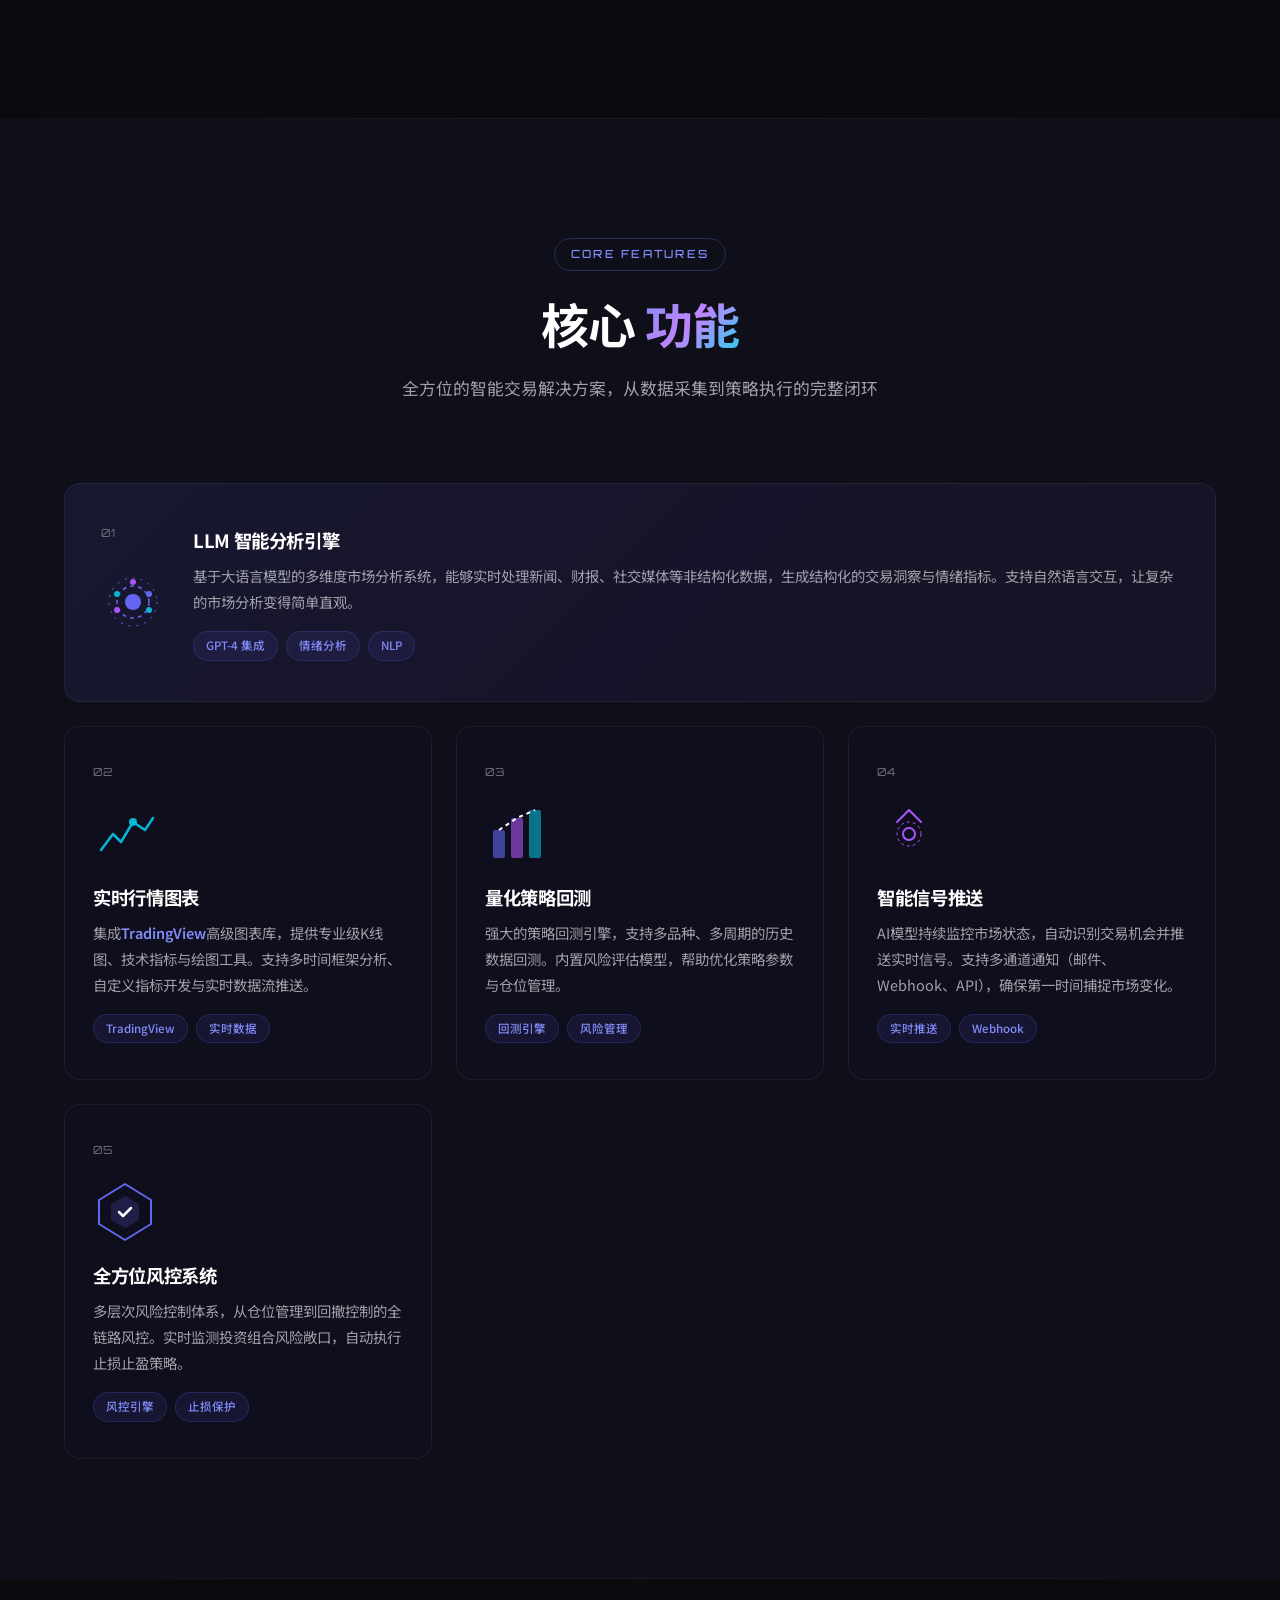
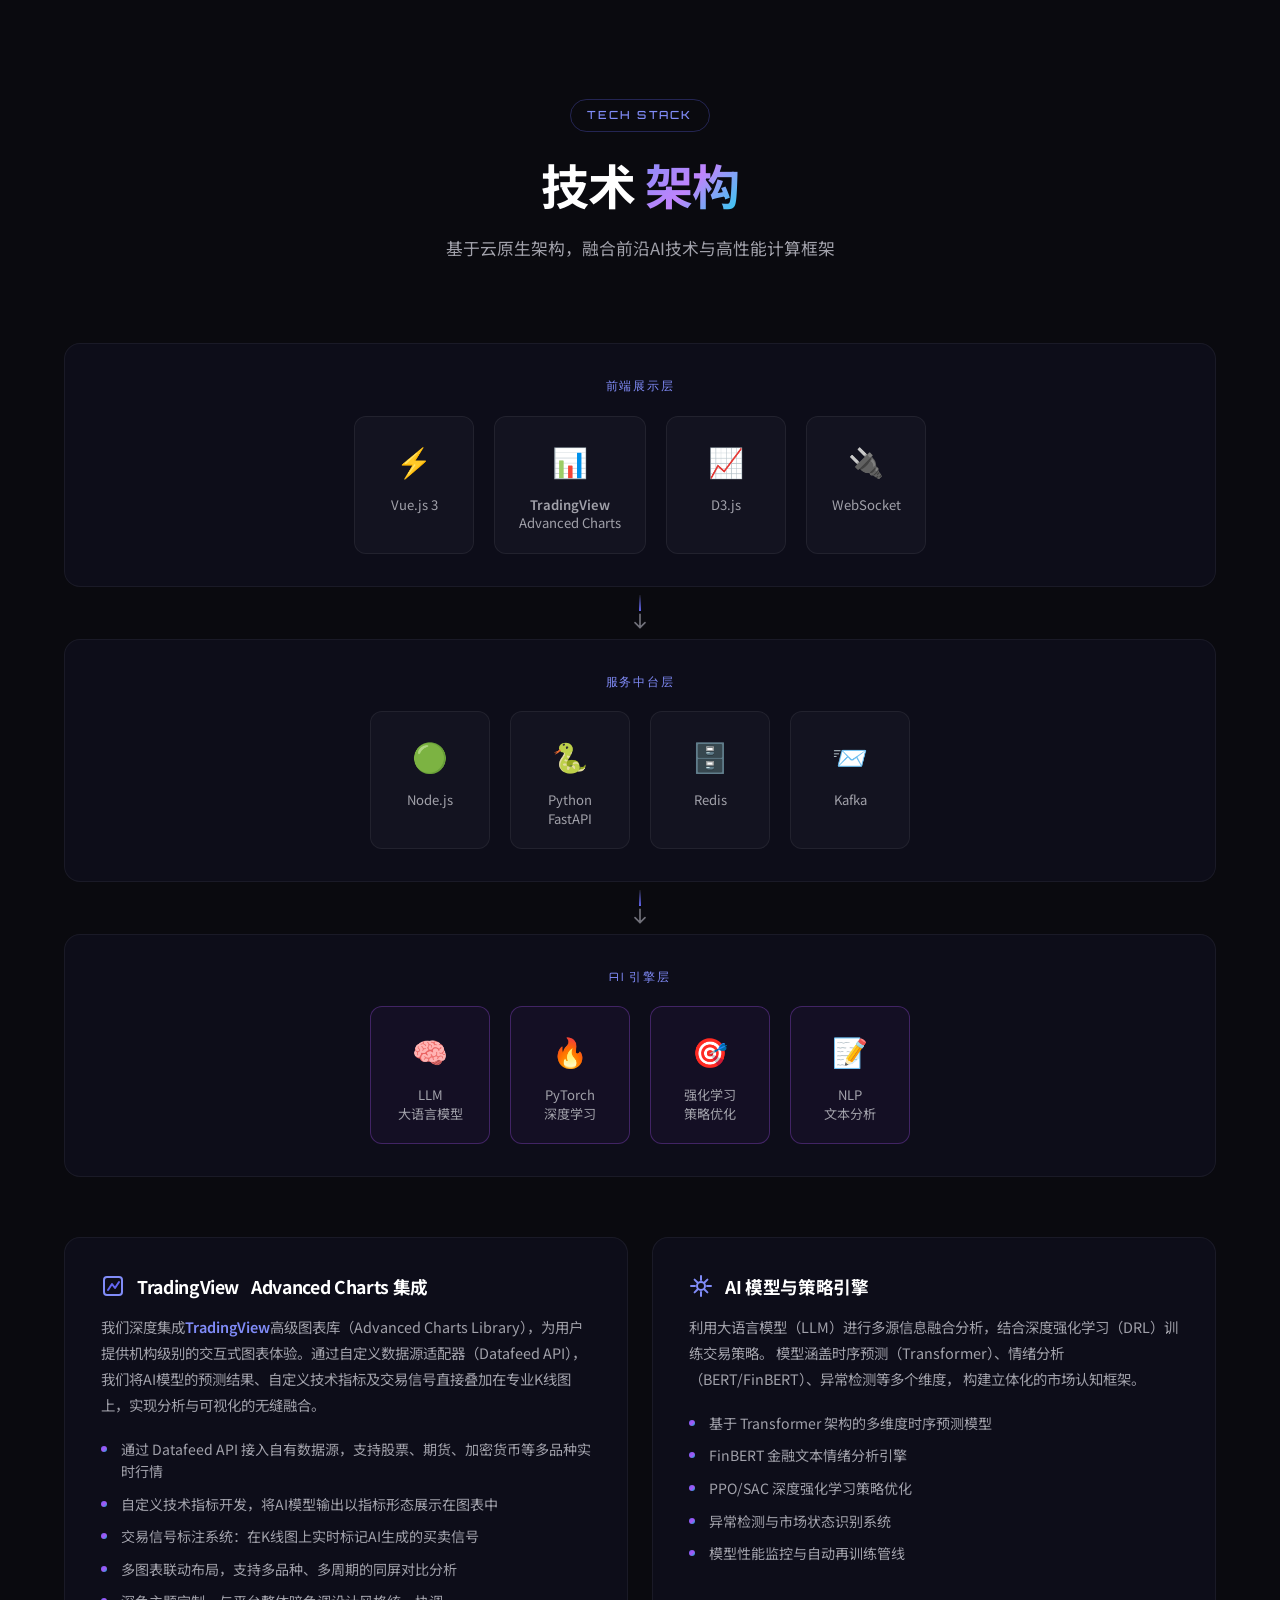
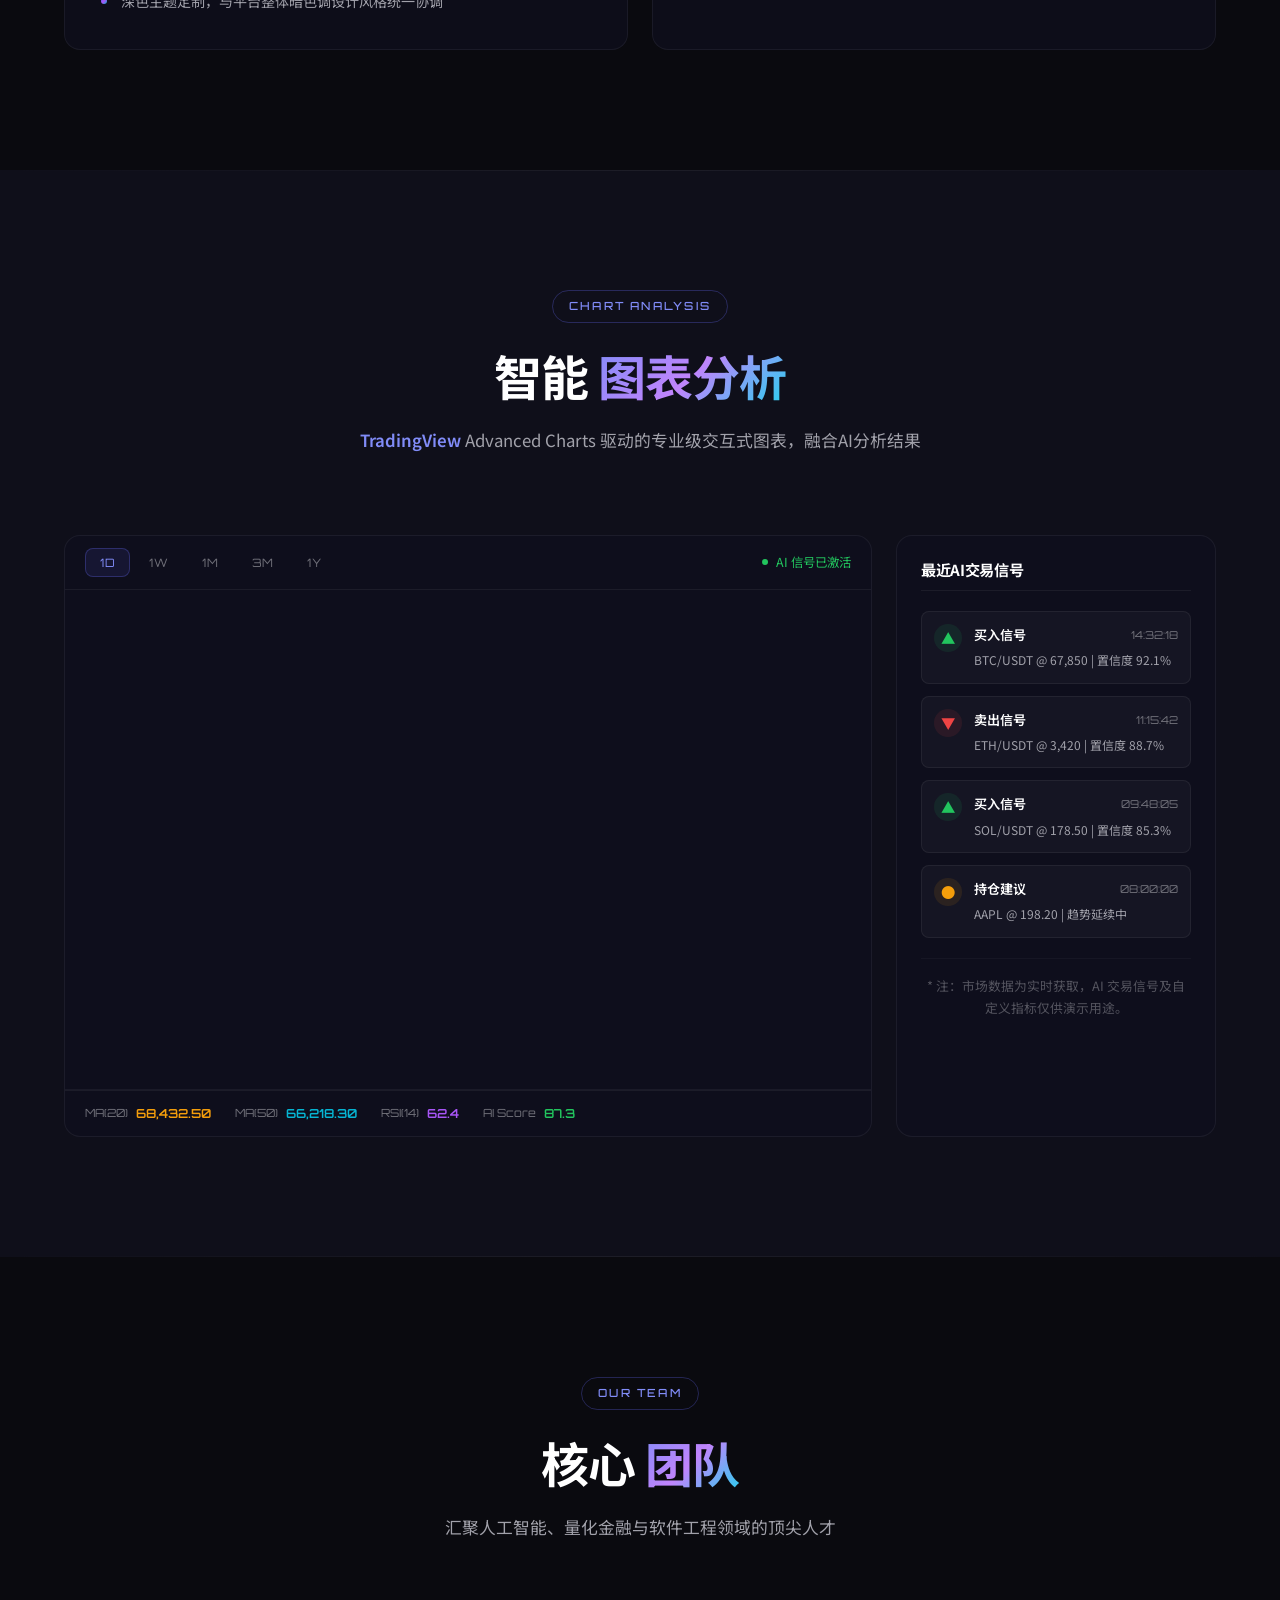
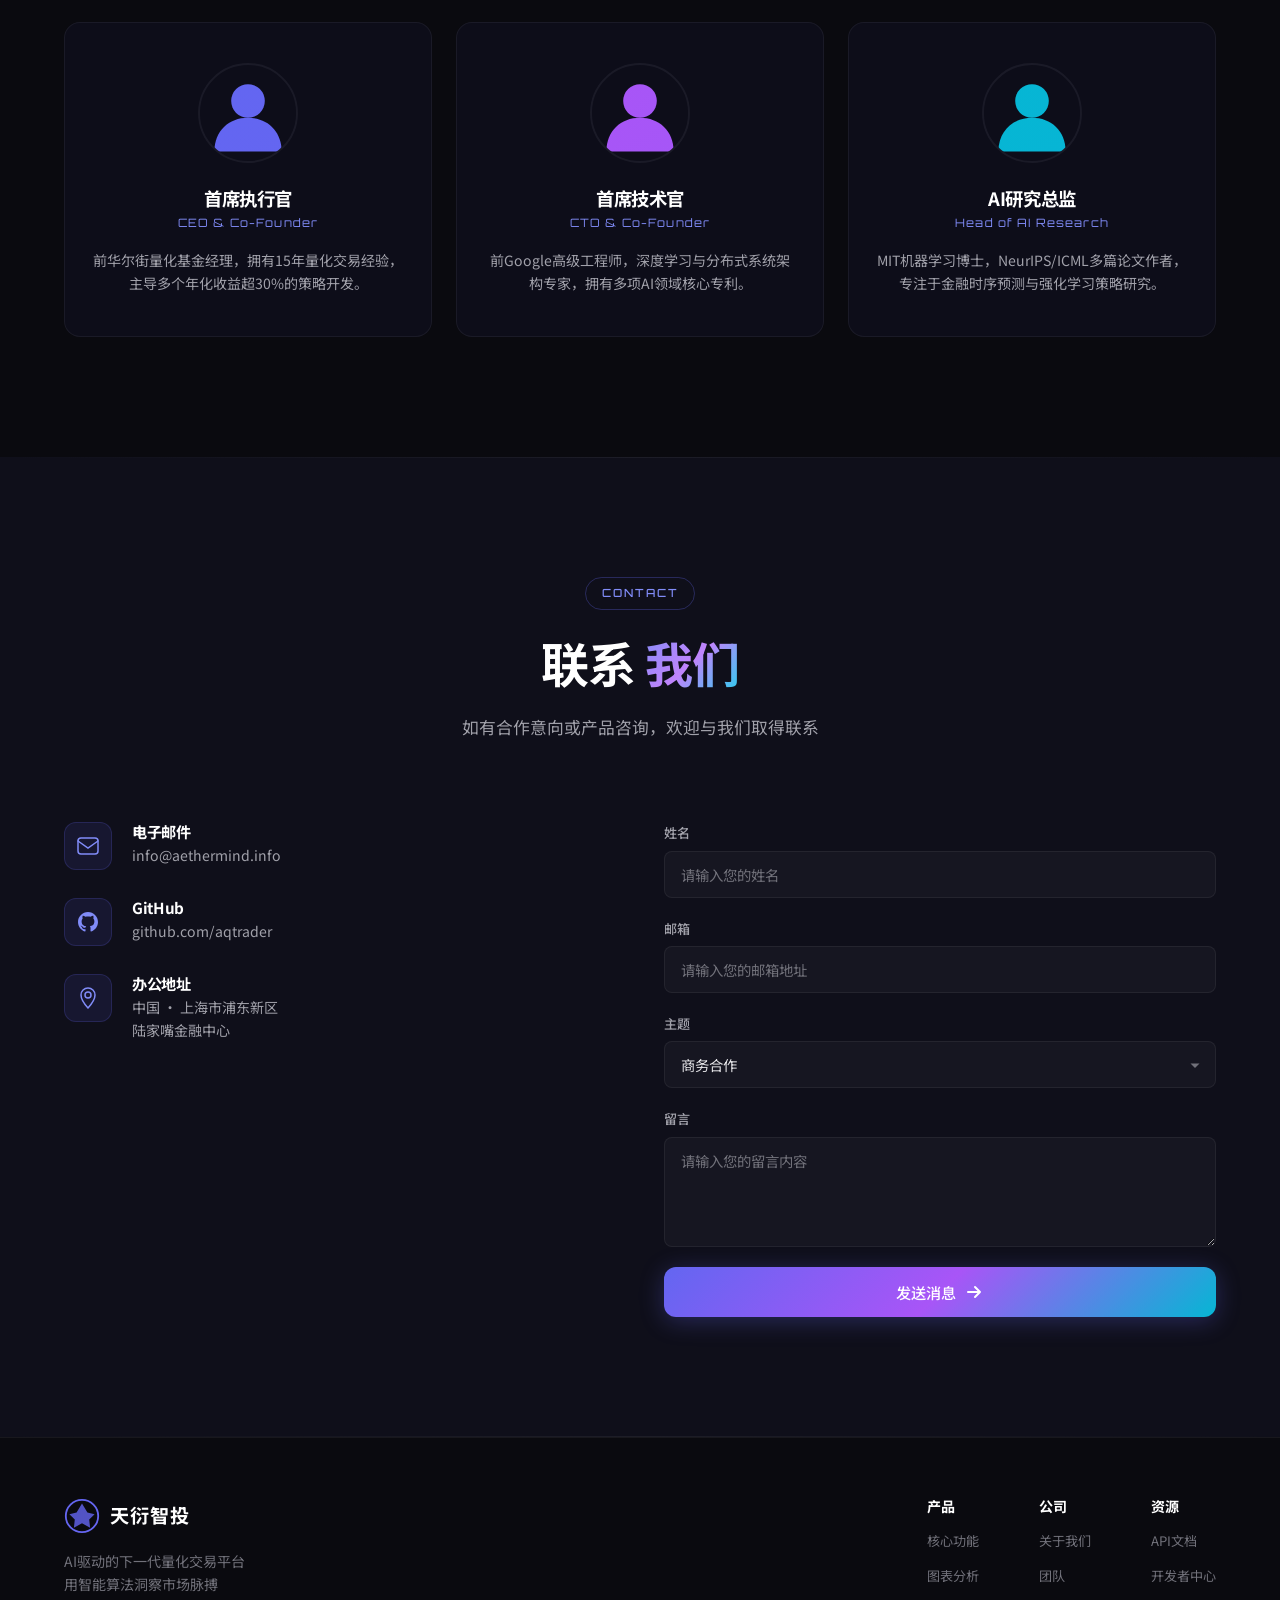
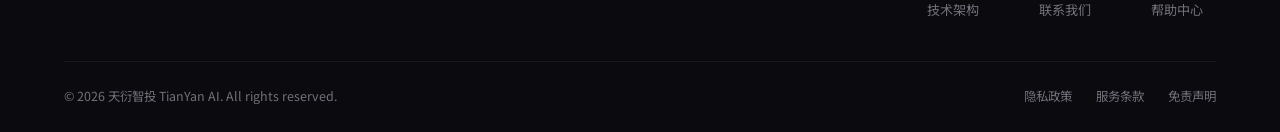
==== commit 8eed469c: "feat: integrate live TradingView widgets and add disclaimer text to index page" ====
--- a/index.html
+++ b/index.html
@@ -107,7 +107,35 @@
                     <span class="card-pair">BTC/USDT</span>
                     <span class="card-change positive">+2.34%</span>
                 </div>
-                <div class="card-chart" id="miniChart"></div>
+                <div class="card-chart" style="height: 220px; margin-top: 10px;">
+                    <!-- TradingView Widget BEGIN -->
+                    <div class="tradingview-widget-container" style="height: 100%; width: 100%;">
+                        <div id="tradingview_mini" style="height: 100%; width: 100%;"></div>
+                        <script type="text/javascript" src="https://s3.tradingview.com/tv.js"></script>
+                        <script type="text/javascript">
+                            new TradingView.widget(
+                                {
+                                    "autosize": true,
+                                    "symbol": "BINANCE:BTCUSDT",
+                                    "interval": "60",
+                                    "timezone": "Etc/UTC",
+                                    "theme": "dark",
+                                    "style": "3",
+                                    "locale": "zh_CN",
+                                    "enable_publishing": false,
+                                    "backgroundColor": "rgba(10, 10, 15, 0)",
+                                    "gridColor": "rgba(255, 255, 255, 0)",
+                                    "hide_top_toolbar": true,
+                                    "hide_legend": true,
+                                    "save_image": false,
+                                    "hide_volume": true,
+                                    "container_id": "tradingview_mini"
+                                }
+                            );
+                        </script>
+                    </div>
+                    <!-- TradingView Widget END -->
+                </div>
                 <div class="card-metrics">
                     <div class="metric">
                         <span class="metric-label">AI信号</span>
@@ -121,6 +149,9 @@
                         <span class="metric-label">预测方向</span>
                         <span class="metric-value bullish">↑ 上行</span>
                     </div>
+                </div>
+                <div style="margin-top: 16px; font-size: 0.75rem; color: var(--color-text-muted); text-align: center; opacity: 0.7; padding-top: 12px; border-top: 1px solid rgba(255,255,255,0.05);">
+                    * 注：市场数据为实时数据，AI指标仅供演示用途。
                 </div>
             </div>
         </div>
@@ -252,7 +283,7 @@
                         </svg>
                     </div>
                     <h3>实时行情图表</h3>
-                    <p>集成TradingView高级图表库，提供专业级K线图、技术指标与绘图工具。支持多时间框架分析、自定义指标开发与实时数据流推送。</p>
+                    <p>集成<a href="https://www.tradingview.com/" target="_blank" rel="noopener" style="color: var(--color-primary-light); text-decoration: none; font-weight: 600;">TradingView</a>高级图表库，提供专业级K线图、技术指标与绘图工具。支持多时间框架分析、自定义指标开发与实时数据流推送。</p>
                     <div class="feature-tags">
                         <span class="tag">TradingView</span>
                         <span class="tag">实时数据</span>
@@ -347,7 +378,7 @@
                         </div>
                         <div class="tech-item" id="tech-tradingview">
                             <div class="tech-icon">📊</div>
-                            <span>TradingView<br>Advanced Charts</span>
+                            <span><a href="https://www.tradingview.com/" target="_blank" rel="noopener" style="color: inherit; text-decoration: none; font-weight: 600;">TradingView</a><br>Advanced Charts</span>
                         </div>
                         <div class="tech-item" id="tech-d3">
                             <div class="tech-icon">📈</div>
@@ -430,10 +461,10 @@
                                 </linearGradient>
                             </defs>
                         </svg>
-                        TradingView Advanced Charts 集成
+                        <a href="https://www.tradingview.com/" target="_blank" rel="noopener" style="color: inherit; text-decoration: none;">TradingView</a> Advanced Charts 集成
                     </h3>
                     <p>
-                        我们深度集成TradingView高级图表库（Advanced Charts Library），为用户提供机构级别的交互式图表体验。通过自定义数据源适配器（Datafeed API），
+                        我们深度集成<a href="https://www.tradingview.com/" target="_blank" rel="noopener" style="color: var(--color-primary-light); text-decoration: none; font-weight: 600;">TradingView</a>高级图表库（Advanced Charts Library），为用户提供机构级别的交互式图表体验。通过自定义数据源适配器（Datafeed API），
                         我们将AI模型的预测结果、自定义技术指标及交易信号直接叠加在专业K线图上，实现分析与可视化的无缝融合。
                     </p>
                     <ul class="detail-list">
@@ -479,7 +510,7 @@
                 <span class="section-tag">CHART ANALYSIS</span>
                 <h2 class="section-title">智能 <span class="text-gradient">图表分析</span></h2>
                 <p class="section-subtitle">
-                    TradingView Advanced Charts 驱动的专业级交互式图表，融合AI分析结果
+                    <a href="https://www.tradingview.com/" target="_blank" rel="noopener" style="color: var(--color-primary-light); text-decoration: none; font-weight: 600;">TradingView</a> Advanced Charts 驱动的专业级交互式图表，融合AI分析结果
                 </p>
             </div>
             <div class="chart-showcase">
@@ -499,7 +530,32 @@
                             </span>
                         </div>
                     </div>
-                    <canvas id="demoChart" width="1200" height="500"></canvas>
+                    <!-- TradingView Widget BEGIN -->
+                    <div class="tradingview-widget-container" style="height: 500px; width: 100%; border-bottom: 1px solid rgba(255,255,255,0.05);">
+                        <div id="tradingview_12345" style="height: 500px; width: 100%;"></div>
+                        <script type="text/javascript" src="https://s3.tradingview.com/tv.js"></script>
+                        <script type="text/javascript">
+                            new TradingView.widget(
+                                {
+                                    "autosize": true,
+                                    "symbol": "BINANCE:BTCUSDT",
+                                    "interval": "D",
+                                    "timezone": "Etc/UTC",
+                                    "theme": "dark",
+                                    "style": "1",
+                                    "locale": "zh_CN",
+                                    "enable_publishing": false,
+                                    "backgroundColor": "rgba(10, 10, 15, 1)",
+                                    "gridColor": "rgba(255, 255, 255, 0.05)",
+                                    "hide_top_toolbar": true,
+                                    "hide_legend": false,
+                                    "save_image": false,
+                                    "container_id": "tradingview_12345"
+                                }
+                            );
+                        </script>
+                    </div>
+                    <!-- TradingView Widget END -->
                     <div class="chart-overlay-info">
                         <div class="overlay-item">
                             <span class="overlay-label">MA(20)</span>
@@ -562,6 +618,9 @@
                                 <div class="signal-detail">AAPL @ 198.20 | 趋势延续中</div>
                             </div>
                         </div>
+                    </div>
+                    <div style="margin-top: 20px; font-size: 0.8rem; color: var(--color-text-muted); text-align: center; opacity: 0.7; padding-top: 16px; border-top: 1px solid rgba(255,255,255,0.05);">
+                        * 注：市场数据为实时获取，AI 交易信号及自定义指标仅供演示用途。
                     </div>
                 </div>
             </div>
